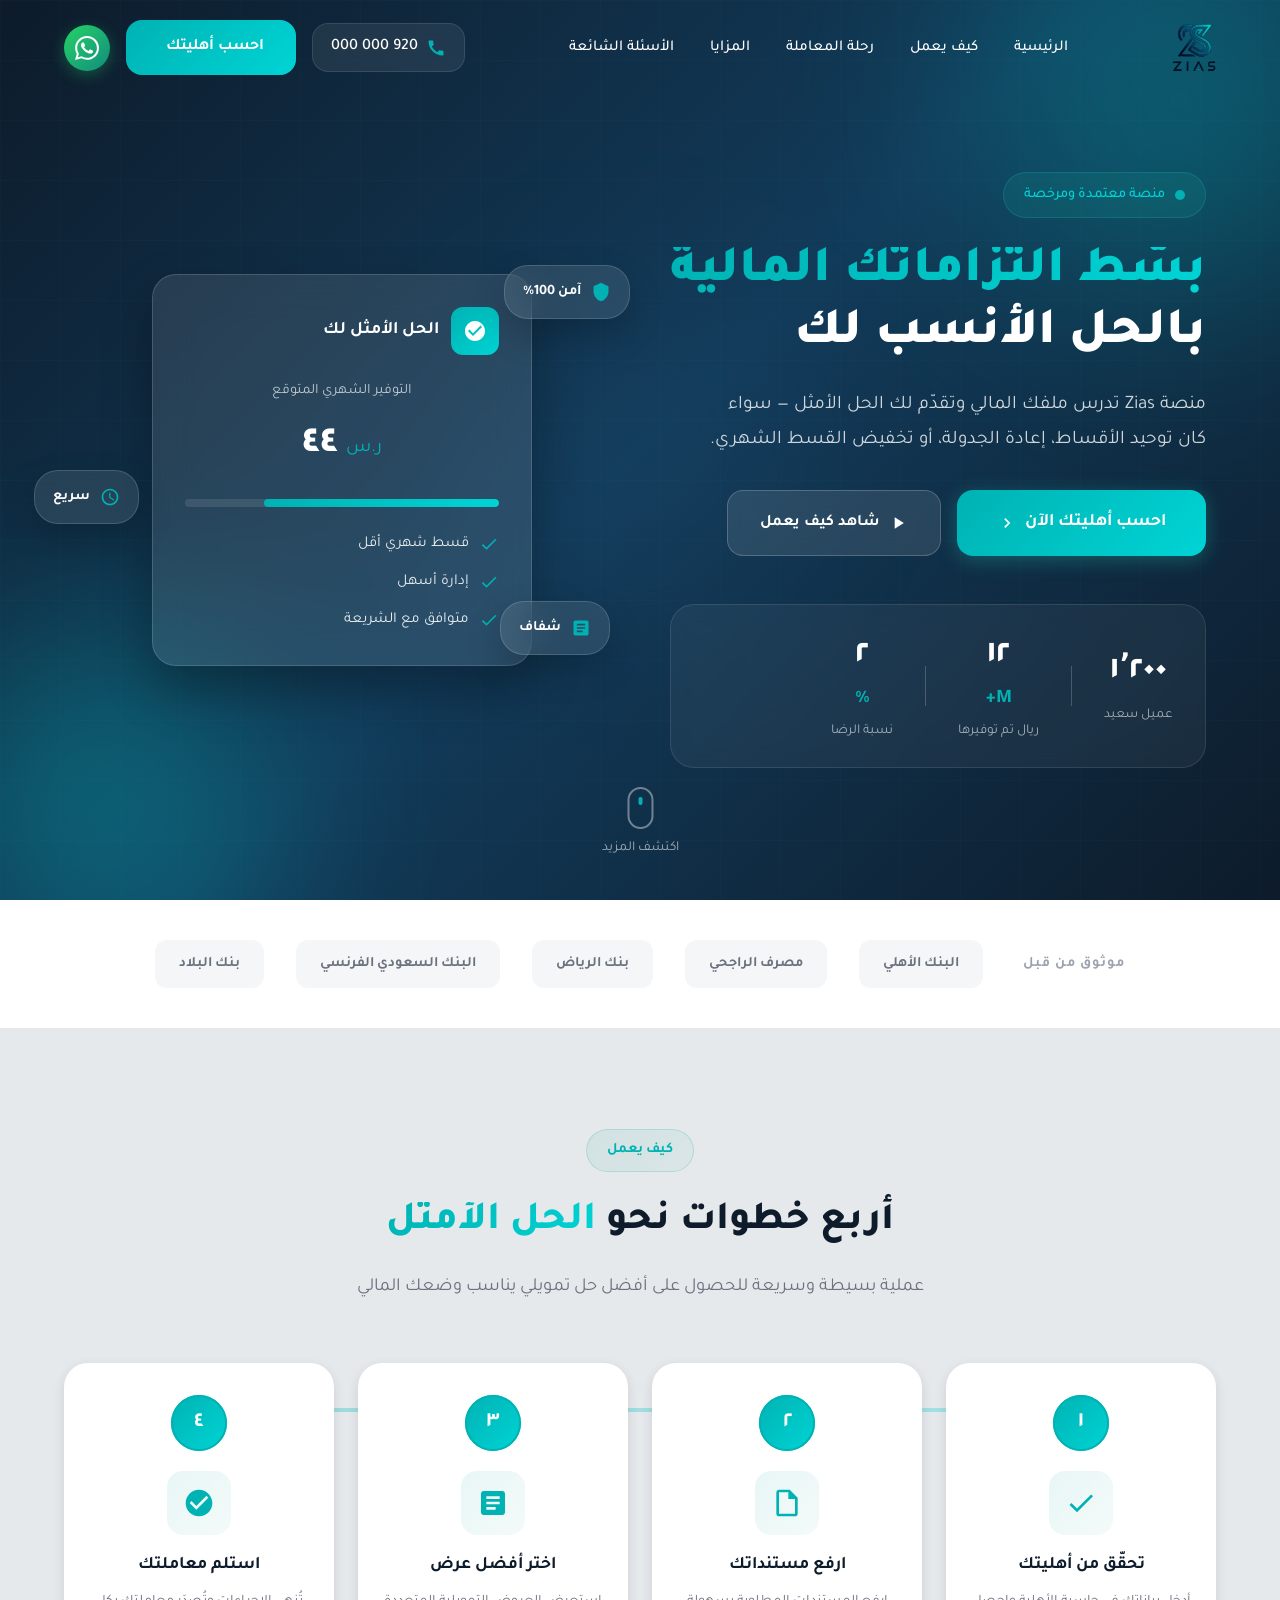
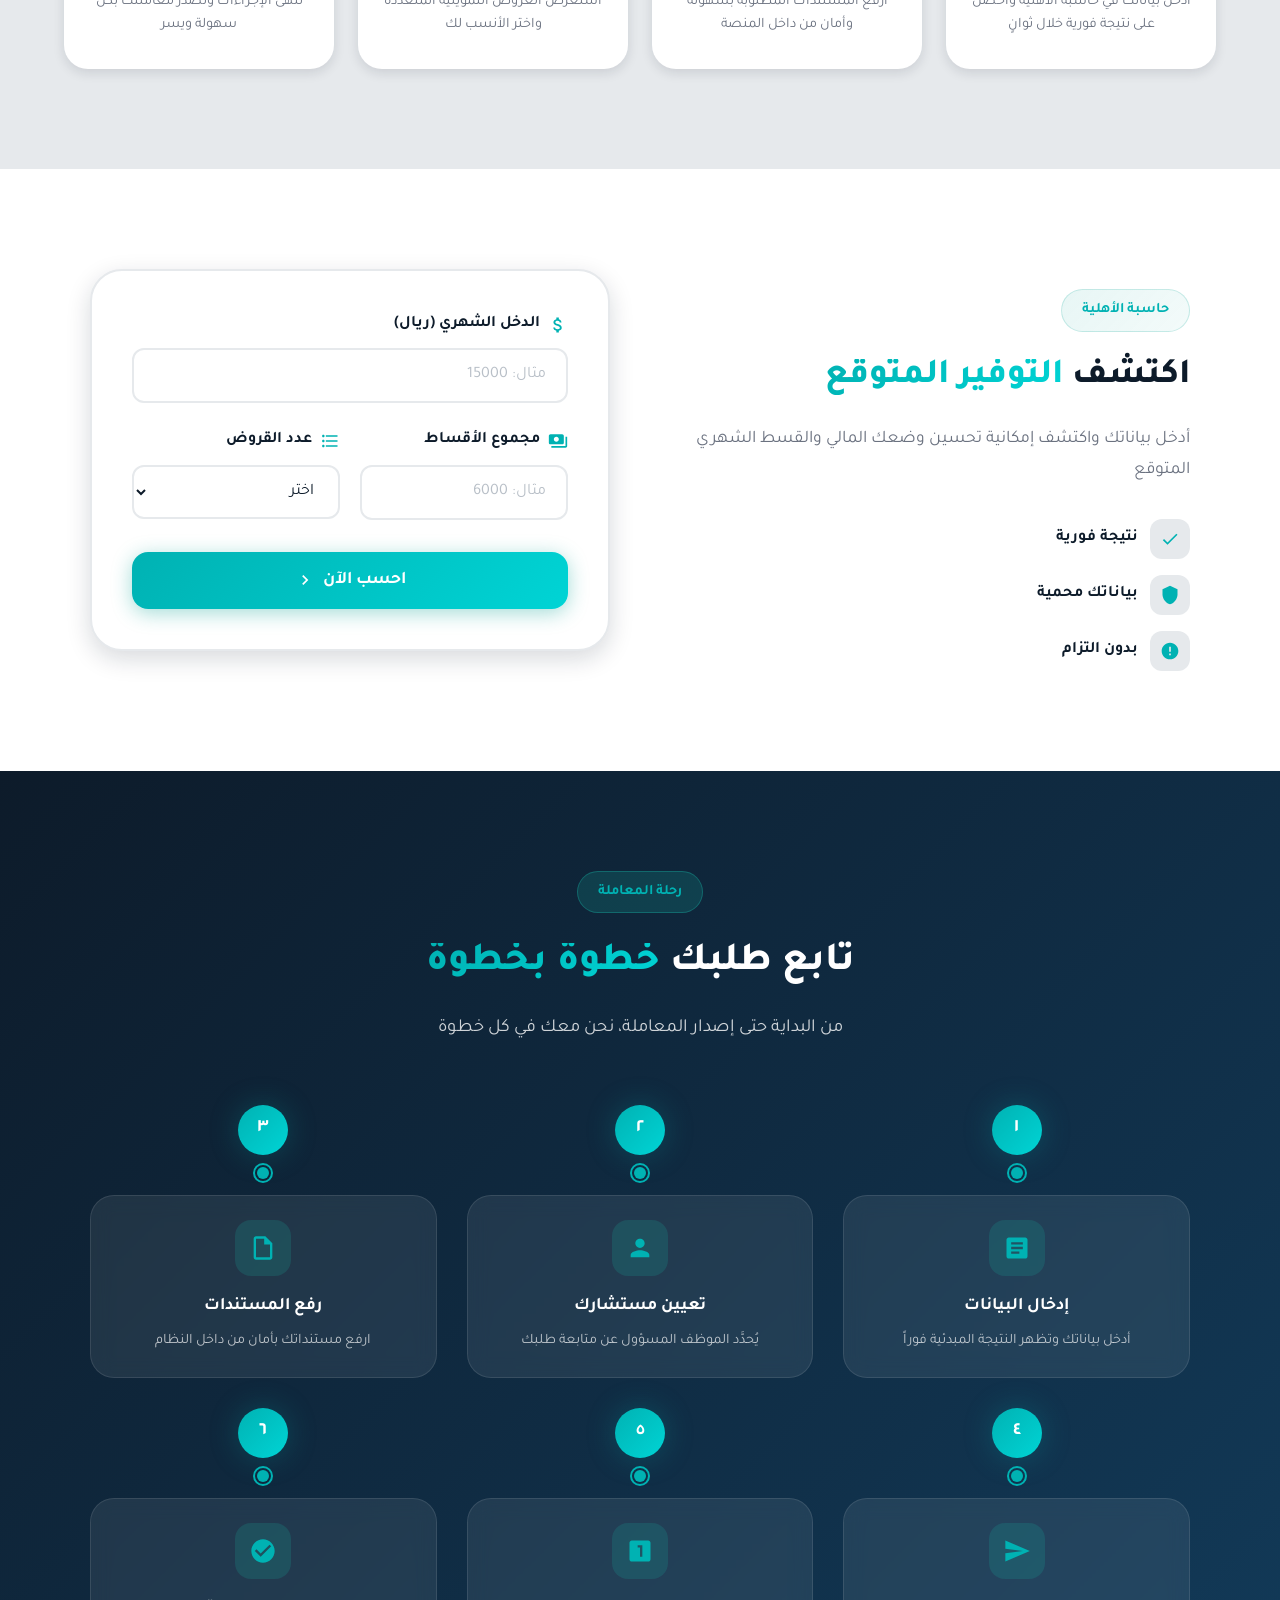
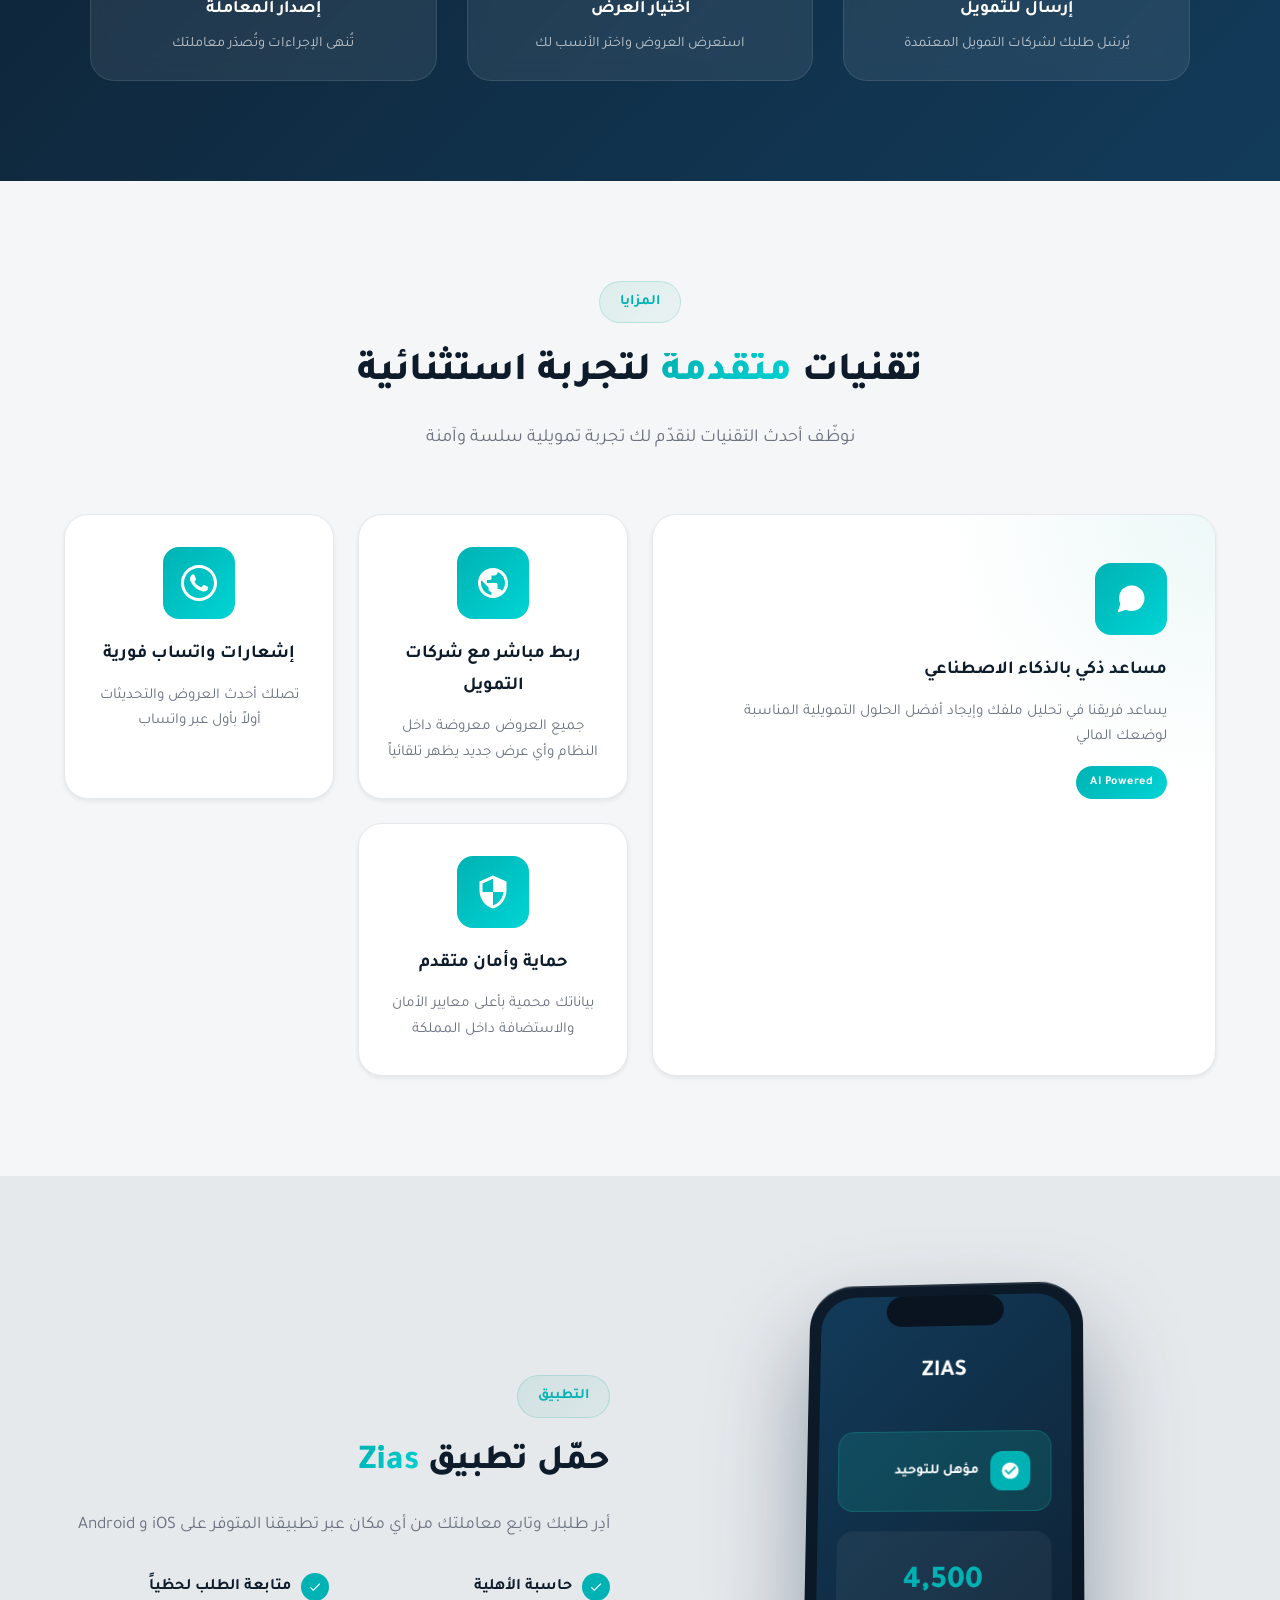
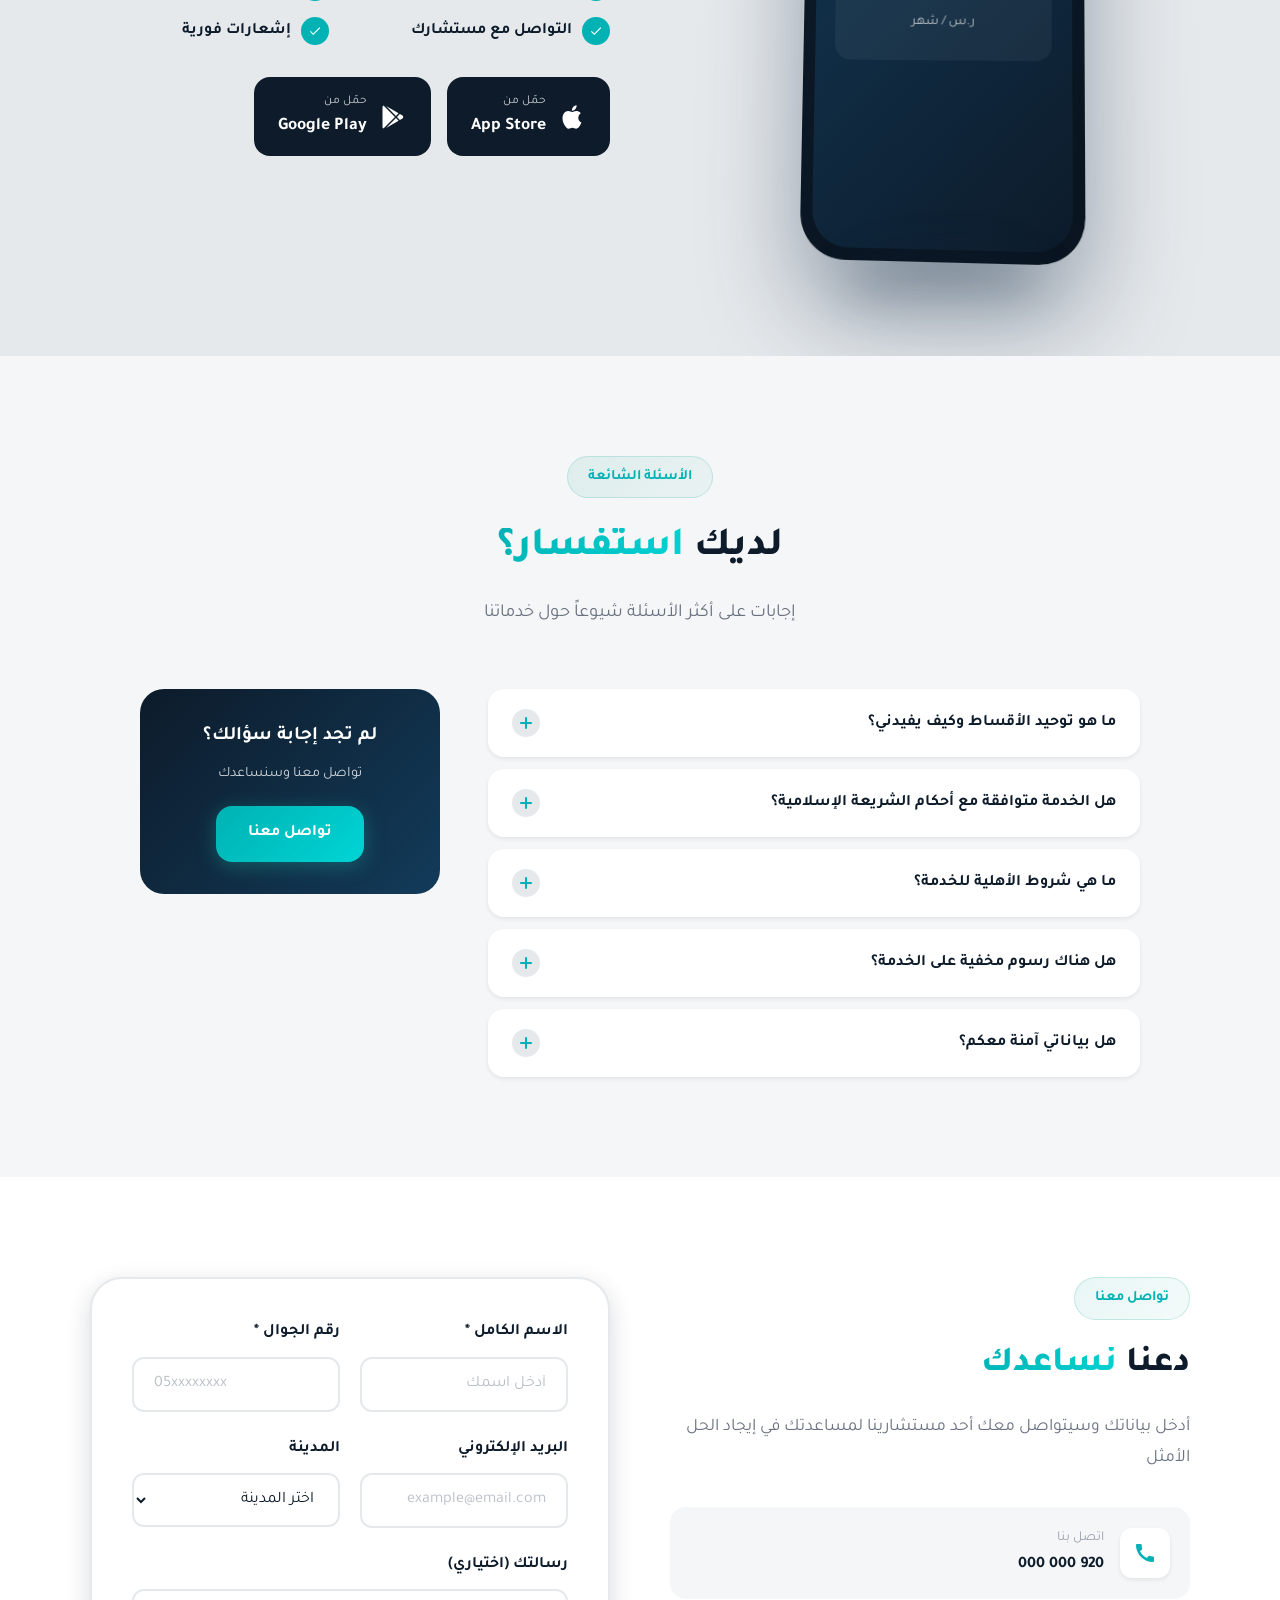
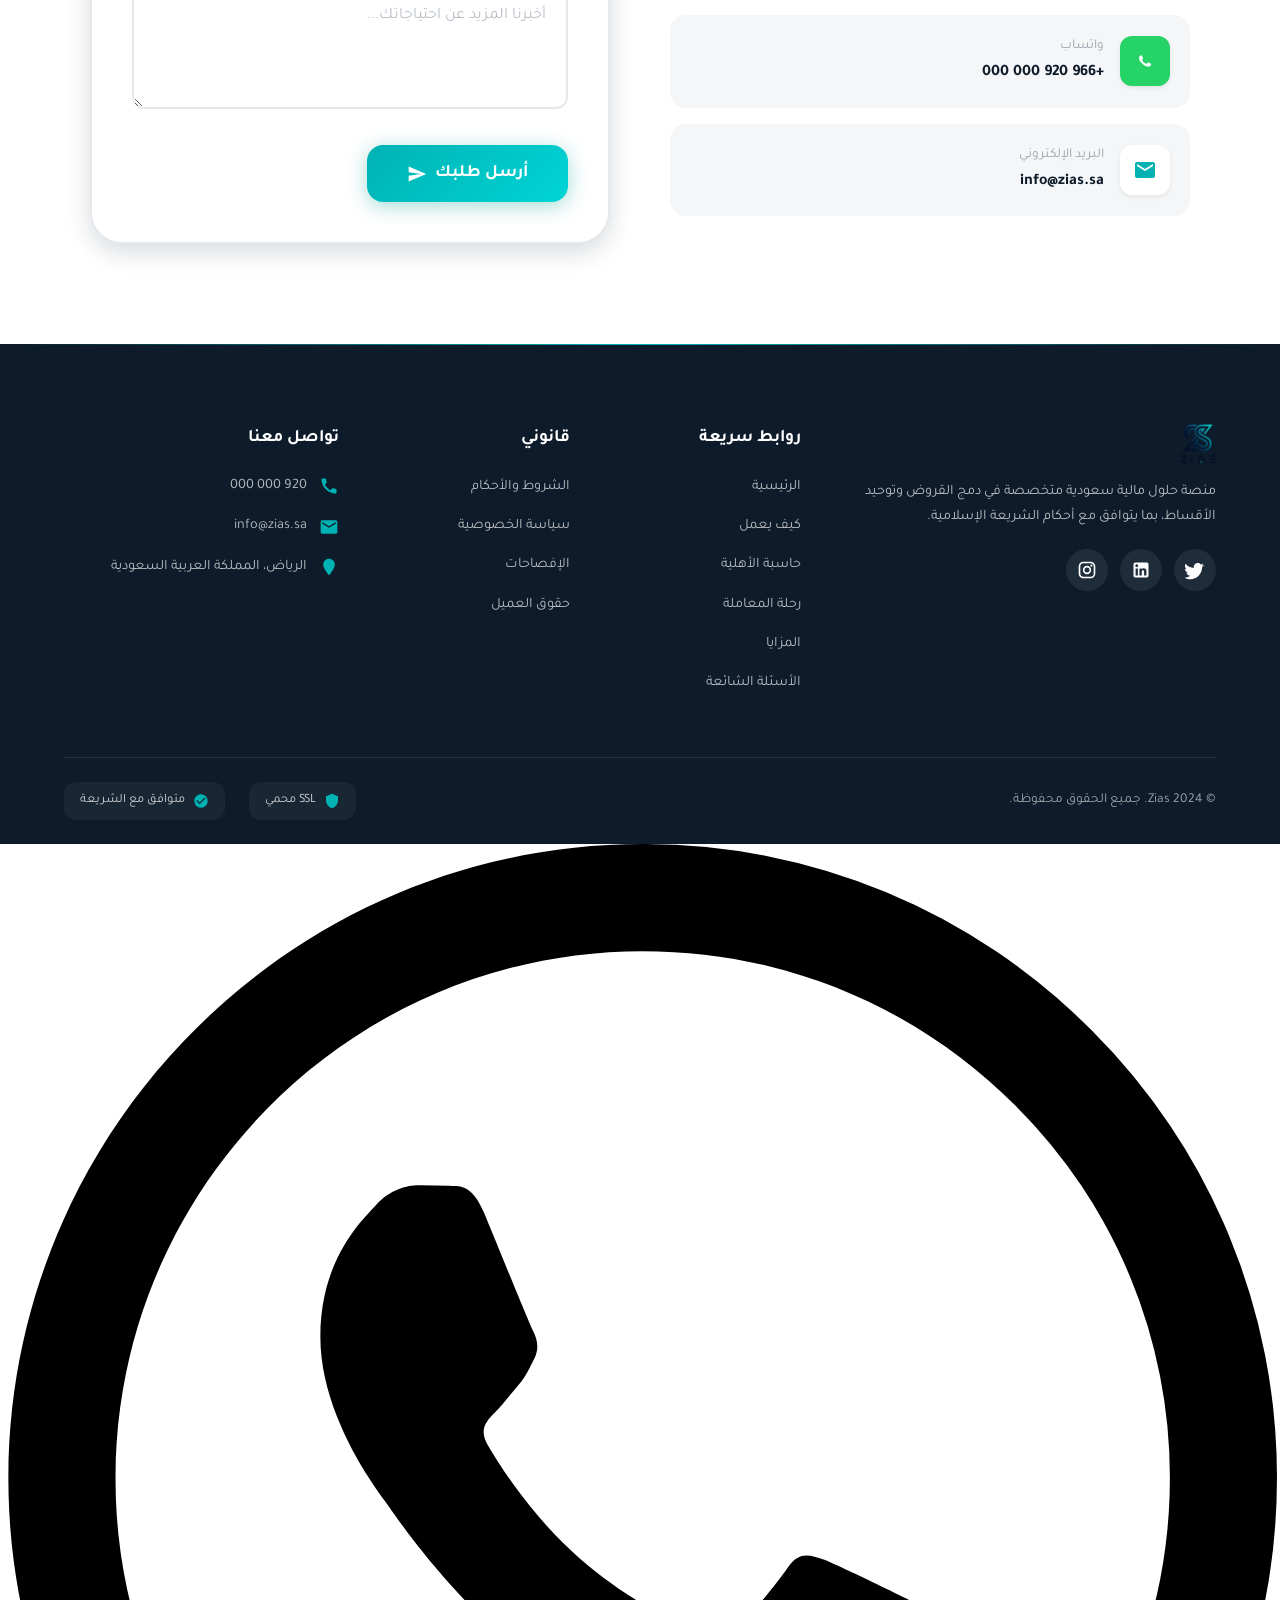
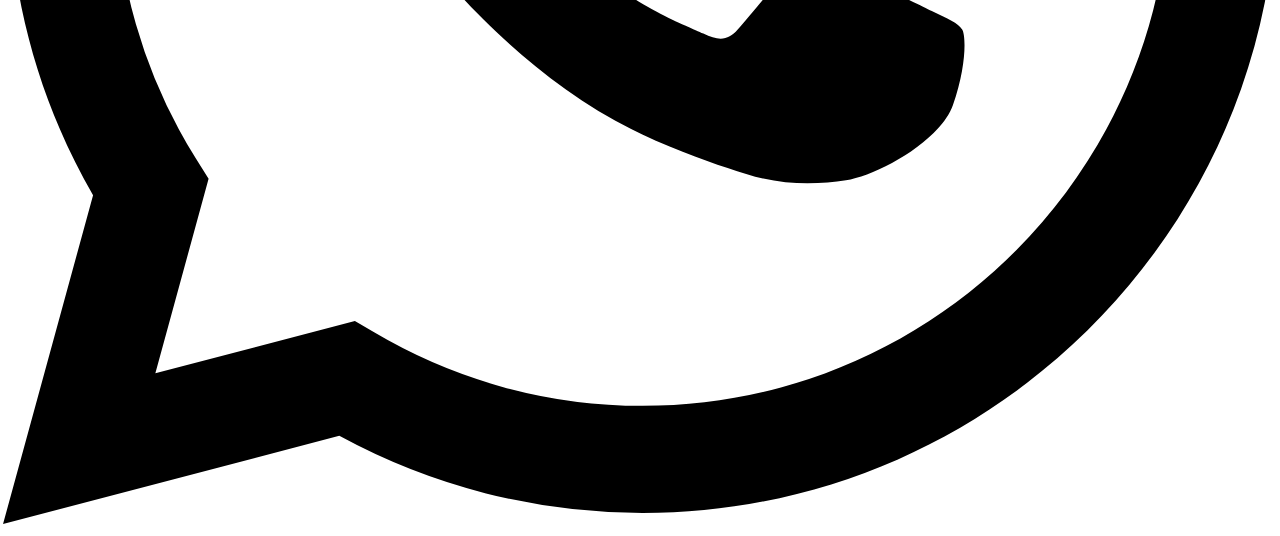
==== index.html @ 0c33aaa3 "Initial Zias landing website" ====
<!DOCTYPE html>
<html lang="ar" dir="rtl">
<head>
    <meta charset="UTF-8">
    <meta name="viewport" content="width=device-width, initial-scale=1.0">
    <meta name="description" content="Zias - منصة حلول مالية سعودية متخصصة في دمج القروض وتوحيد الأقساط. بسّط التزاماتك المالية بالحل الأنسب لك.">
    <meta name="keywords" content="توحيد الأقساط, دمج القروض, حلول مالية, السعودية, تمويل إسلامي">
    <meta name="author" content="Zias">
    <meta name="theme-color" content="#0D1B2A">
    <title>Zias | بسّط التزاماتك المالية بالحل الأنسب لك</title>

    <!-- Open Graph / WhatsApp -->
    <meta property="og:type" content="website">
    <meta property="og:url" content="https://zias.sa/">
    <meta property="og:title" content="Zias | بسّط التزاماتك المالية بالحل الأنسب لك">
    <meta property="og:description" content="منصة حلول مالية سعودية متخصصة في دمج القروض وتوحيد الأقساط — متوافقة مع أحكام الشريعة الإسلامية">
    <meta property="og:image" content="https://zias.sa/images/logo.png">
    <meta property="og:locale" content="ar_SA">

    <!-- Twitter Card -->
    <meta name="twitter:card" content="summary_large_image">
    <meta name="twitter:title" content="Zias | بسّط التزاماتك المالية بالحل الأنسب لك">
    <meta name="twitter:description" content="منصة حلول مالية سعودية متخصصة في دمج القروض وتوحيد الأقساط">
    <meta name="twitter:image" content="https://zias.sa/images/logo.png">

    <!-- Favicon -->
    <link rel="icon" type="image/png" href="images/favicon.png">
    <link rel="apple-touch-icon" href="images/apple-touch-icon.png">

    <!-- Google Fonts - Tajawal -->
    <link rel="preconnect" href="https://fonts.googleapis.com">
    <link rel="preconnect" href="https://fonts.gstatic.com" crossorigin>
    <link href="https://fonts.googleapis.com/css2?family=Tajawal:wght@400;500;700;800;900&display=swap" rel="stylesheet">

    <!-- Stylesheet -->
    <link rel="stylesheet" href="style.css">
</head>
<body>

    <!-- Splash Screen -->
    <div class="splash-screen" id="splashScreen">
        <div class="splash-content">
            <div class="splash-logo">
                <svg viewBox="0 0 120 80" class="splash-logo-svg">
                    <defs>
                        <linearGradient id="splashGrad" x1="0%" y1="0%" x2="100%" y2="100%">
                            <stop offset="0%" style="stop-color:#123B5A"/>
                            <stop offset="100%" style="stop-color:#00B2B3"/>
                        </linearGradient>
                    </defs>
                    <text x="60" y="45" text-anchor="middle" font-family="Arial, sans-serif" font-size="48" font-weight="900" fill="url(#splashGrad)">ZS</text>
                    <text x="60" y="72" text-anchor="middle" font-family="Tajawal, sans-serif" font-size="18" font-weight="700" fill="white" letter-spacing="6">ZIAS</text>
                </svg>
            </div>
            <div class="splash-loader">
                <div class="splash-progress">
                    <div class="splash-progress-bar"></div>
                </div>
            </div>
            <p class="splash-text">جاري التحميل...</p>
        </div>
        <div class="splash-bg">
            <div class="splash-circle splash-circle-1"></div>
            <div class="splash-circle splash-circle-2"></div>
            <div class="splash-circle splash-circle-3"></div>
        </div>
    </div>

    <!-- Floating Particles Background -->
    <div class="particles" id="particles"></div>

    <!-- =========================================
         HEADER / NAVBAR
         ========================================= -->
    <header class="header" id="header">
        <div class="container">
            <a href="#" class="logo">
                <img src="images/logo.png" alt="Zias" onerror="this.onerror=null; this.src='images/logo.svg';">
            </a>

            <nav class="nav-links">
                <a href="#hero">الرئيسية</a>
                <a href="#how-it-works">كيف يعمل</a>
                <a href="#journey">رحلة المعاملة</a>
                <a href="#features">المزايا</a>
                <a href="#faq">الأسئلة الشائعة</a>
            </nav>

            <div class="header-actions">
                <a href="tel:+966920000000" class="header-phone">
                    <svg viewBox="0 0 24 24"><path d="M20.01 15.38c-1.23 0-2.42-.2-3.53-.56a.977.977 0 00-1.01.24l-1.57 1.97c-2.83-1.35-5.48-3.9-6.89-6.83l1.95-1.66c.27-.28.35-.67.24-1.02-.37-1.11-.56-2.3-.56-3.53 0-.54-.45-.99-.99-.99H4.19C3.65 3 3 3.24 3 3.99 3 13.28 10.73 21 20.01 21c.71 0 .99-.63.99-1.18v-3.45c0-.54-.45-.99-.99-.99z"/></svg>
                    <span>920 000 000</span>
                </a>

                <a href="#calculator" class="btn btn-glow">
                    <span>احسب أهليتك</span>
                    <div class="btn-glow-effect"></div>
                </a>

                <a href="https://wa.me/966920000000" class="whatsapp-btn" target="_blank" rel="noopener" aria-label="واتساب">
                    <svg viewBox="0 0 24 24"><path d="M17.472 14.382c-.297-.149-1.758-.867-2.03-.967-.273-.099-.471-.148-.67.15-.197.297-.767.966-.94 1.164-.173.199-.347.223-.644.075-.297-.15-1.255-.463-2.39-1.475-.883-.788-1.48-1.761-1.653-2.059-.173-.297-.018-.458.13-.606.134-.133.298-.347.446-.52.149-.174.198-.298.298-.497.099-.198.05-.371-.025-.52-.075-.149-.669-1.612-.916-2.207-.242-.579-.487-.5-.669-.51a12.8 12.8 0 00-.57-.01c-.198 0-.52.074-.792.372-.272.297-1.04 1.016-1.04 2.479 0 1.462 1.065 2.875 1.213 3.074.149.198 2.096 3.2 5.077 4.487.709.306 1.262.489 1.694.625.712.227 1.36.195 1.871.118.571-.085 1.758-.719 2.006-1.413.248-.694.248-1.289.173-1.413-.074-.124-.272-.198-.57-.347m-5.421 7.403h-.004a9.87 9.87 0 01-5.031-1.378l-.361-.214-3.741.982.998-3.648-.235-.374a9.86 9.86 0 01-1.51-5.26c.001-5.45 4.436-9.884 9.888-9.884 2.64 0 5.122 1.03 6.988 2.898a9.825 9.825 0 012.893 6.994c-.003 5.45-4.437 9.884-9.885 9.884m8.413-18.297A11.815 11.815 0 0012.05 0C5.495 0 .16 5.335.157 11.892c0 2.096.547 4.142 1.588 5.945L.057 24l6.305-1.654a11.882 11.882 0 005.683 1.448h.005c6.554 0 11.89-5.335 11.893-11.893a11.821 11.821 0 00-3.48-8.413z"/></svg>
                </a>

                <button class="menu-toggle" aria-label="القائمة" onclick="toggleMobileNav()">
                    <span></span>
                    <span></span>
                    <span></span>
                </button>
            </div>
        </div>
    </header>

    <!-- Mobile Navigation -->
    <div class="mobile-overlay" onclick="toggleMobileNav()"></div>
    <nav class="mobile-nav">
        <button class="mobile-nav-close" onclick="toggleMobileNav()" aria-label="إغلاق">
            <svg viewBox="0 0 24 24"><path d="M19 6.41L17.59 5 12 10.59 6.41 5 5 6.41 10.59 12 5 17.59 6.41 19 12 13.41 17.59 19 19 17.59 13.41 12z"/></svg>
        </button>
        <div class="mobile-nav-links">
            <a href="#hero" onclick="toggleMobileNav()">الرئيسية</a>
            <a href="#how-it-works" onclick="toggleMobileNav()">كيف يعمل</a>
            <a href="#journey" onclick="toggleMobileNav()">رحلة المعاملة</a>
            <a href="#features" onclick="toggleMobileNav()">المزايا</a>
            <a href="#faq" onclick="toggleMobileNav()">الأسئلة الشائعة</a>
            <a href="#calculator" class="btn btn-glow" onclick="toggleMobileNav()">احسب أهليتك</a>
        </div>
    </nav>

    <!-- =========================================
         HERO SECTION
         ========================================= -->
    <section class="hero" id="hero">
        <!-- Animated Background -->
        <div class="hero-bg">
            <div class="gradient-orb gradient-orb-1"></div>
            <div class="gradient-orb gradient-orb-2"></div>
            <div class="gradient-orb gradient-orb-3"></div>
            <div class="grid-lines"></div>
        </div>

        <div class="container">
            <div class="hero-content" data-animate>
                <div class="hero-badge">
                    <span class="badge-pulse"></span>
                    <span>منصة معتمدة ومرخصة</span>
                </div>

                <h1>
                    <span class="text-gradient">بسّط التزاماتك المالية</span>
                    <br>
                    بالحل الأنسب لك
                </h1>

                <p>منصة Zias تدرس ملفك المالي وتقدّم لك الحل الأمثل — سواء كان توحيد الأقساط، إعادة الجدولة، أو تخفيض القسط الشهري.</p>

                <div class="hero-cta">
                    <a href="#calculator" class="btn btn-primary btn-lg btn-shine">
                        <span>احسب أهليتك الآن</span>
                        <svg viewBox="0 0 24 24"><path d="M8.59 16.59L13.17 12 8.59 7.41 10 6l6 6-6 6-1.41-1.41z"/></svg>
                    </a>
                    <a href="#how-it-works" class="btn btn-glass">
                        <svg viewBox="0 0 24 24"><path d="M8 5v14l11-7z"/></svg>
                        <span>شاهد كيف يعمل</span>
                    </a>
                </div>

                <!-- Stats -->
                <div class="hero-stats">
                    <div class="stat-item">
                        <span class="stat-number" data-count="50000">0</span>
                        <span class="stat-label">عميل سعيد</span>
                    </div>
                    <div class="stat-divider"></div>
                    <div class="stat-item">
                        <span class="stat-number" data-count="500">0</span>
                        <span class="stat-suffix">M+</span>
                        <span class="stat-label">ريال تم توفيرها</span>
                    </div>
                    <div class="stat-divider"></div>
                    <div class="stat-item">
                        <span class="stat-number" data-count="98">0</span>
                        <span class="stat-suffix">%</span>
                        <span class="stat-label">نسبة الرضا</span>
                    </div>
                </div>
            </div>

            <div class="hero-visual" data-animate>
                <div class="floating-card card-main">
                    <div class="card-header">
                        <div class="card-icon">
                            <svg viewBox="0 0 24 24"><path d="M12 2C6.48 2 2 6.48 2 12s4.48 10 10 10 10-4.48 10-10S17.52 2 12 2zm-2 15l-5-5 1.41-1.41L10 14.17l7.59-7.59L19 8l-9 9z"/></svg>
                        </div>
                        <span>الحل الأمثل لك</span>
                    </div>
                    <div class="card-content">
                        <div class="savings-display">
                            <span class="savings-label">التوفير الشهري المتوقع</span>
                            <span class="savings-amount">
                                <span class="currency">ر.س</span>
                                <span class="amount" data-count="1850">0</span>
                            </span>
                        </div>
                        <div class="progress-bar">
                            <div class="progress-fill"></div>
                        </div>
                        <div class="card-features">
                            <div class="feature-check">
                                <svg viewBox="0 0 24 24"><path d="M9 16.17L4.83 12l-1.42 1.41L9 19 21 7l-1.41-1.41z"/></svg>
                                <span>قسط شهري أقل</span>
                            </div>
                            <div class="feature-check">
                                <svg viewBox="0 0 24 24"><path d="M9 16.17L4.83 12l-1.42 1.41L9 19 21 7l-1.41-1.41z"/></svg>
                                <span>إدارة أسهل</span>
                            </div>
                            <div class="feature-check">
                                <svg viewBox="0 0 24 24"><path d="M9 16.17L4.83 12l-1.42 1.41L9 19 21 7l-1.41-1.41z"/></svg>
                                <span>متوافق مع الشريعة</span>
                            </div>
                        </div>
                    </div>
                </div>

                <!-- Floating Mini Cards -->
                <div class="floating-card card-mini card-mini-1">
                    <svg viewBox="0 0 24 24"><path d="M12 1L3 5v6c0 5.55 3.84 10.74 9 12 5.16-1.26 9-6.45 9-12V5l-9-4z"/></svg>
                    <span>آمن 100%</span>
                </div>
                <div class="floating-card card-mini card-mini-2">
                    <svg viewBox="0 0 24 24"><path d="M11.99 2C6.47 2 2 6.48 2 12s4.47 10 9.99 10C17.52 22 22 17.52 22 12S17.52 2 11.99 2zM12 20c-4.42 0-8-3.58-8-8s3.58-8 8-8 8 3.58 8 8-3.58 8-8 8zm.5-13H11v6l5.25 3.15.75-1.23-4.5-2.67z"/></svg>
                    <span>سريع</span>
                </div>
                <div class="floating-card card-mini card-mini-3">
                    <svg viewBox="0 0 24 24"><path d="M19 3H5c-1.1 0-2 .9-2 2v14c0 1.1.9 2 2 2h14c1.1 0 2-.9 2-2V5c0-1.1-.9-2-2-2zm-5 14H7v-2h7v2zm3-4H7v-2h10v2zm0-4H7V7h10v2z"/></svg>
                    <span>شفاف</span>
                </div>
            </div>
        </div>

        <!-- Scroll Indicator -->
        <div class="scroll-indicator">
            <div class="mouse">
                <div class="wheel"></div>
            </div>
            <span>اكتشف المزيد</span>
        </div>
    </section>

    <!-- =========================================
         TRUSTED BY SECTION
         ========================================= -->
    <section class="trusted-section">
        <div class="container">
            <div class="trusted-content">
                <span class="trusted-label">موثوق من قبل</span>
                <div class="trusted-logos">
                    <div class="trusted-logo">البنك الأهلي</div>
                    <div class="trusted-logo">مصرف الراجحي</div>
                    <div class="trusted-logo">بنك الرياض</div>
                    <div class="trusted-logo">البنك السعودي الفرنسي</div>
                    <div class="trusted-logo">بنك البلاد</div>
                </div>
            </div>
        </div>
    </section>

    <!-- =========================================
         HOW IT WORKS SECTION
         ========================================= -->
    <section class="section how-it-works" id="how-it-works">
        <div class="container">
            <div class="section-header">
                <span class="section-badge">كيف يعمل</span>
                <h2>أربع خطوات نحو <span class="text-gradient">الحل الأمثل</span></h2>
                <p>عملية بسيطة وسريعة للحصول على أفضل حل تمويلي يناسب وضعك المالي</p>
            </div>

            <div class="steps-container">
                <div class="steps-line"></div>

                <div class="step-card" data-step="1">
                    <div class="step-number">
                        <span>١</span>
                        <div class="step-pulse"></div>
                    </div>
                    <div class="step-content">
                        <div class="step-icon">
                            <svg viewBox="0 0 24 24"><path d="M9 16.17L4.83 12l-1.42 1.41L9 19 21 7l-1.41-1.41z"/></svg>
                        </div>
                        <h3>تحقّق من أهليتك</h3>
                        <p>أدخل بياناتك في حاسبة الأهلية واحصل على نتيجة فورية خلال ثوانٍ</p>
                    </div>
                </div>

                <div class="step-card" data-step="2">
                    <div class="step-number">
                        <span>٢</span>
                        <div class="step-pulse"></div>
                    </div>
                    <div class="step-content">
                        <div class="step-icon">
                            <svg viewBox="0 0 24 24"><path d="M14 2H6c-1.1 0-2 .9-2 2v16c0 1.1.9 2 2 2h12c1.1 0 2-.9 2-2V8l-6-6zm4 18H6V4h7v5h5v11z"/></svg>
                        </div>
                        <h3>ارفع مستنداتك</h3>
                        <p>ارفع المستندات المطلوبة بسهولة وأمان من داخل المنصة</p>
                    </div>
                </div>

                <div class="step-card" data-step="3">
                    <div class="step-number">
                        <span>٣</span>
                        <div class="step-pulse"></div>
                    </div>
                    <div class="step-content">
                        <div class="step-icon">
                            <svg viewBox="0 0 24 24"><path d="M19 3H5c-1.1 0-2 .9-2 2v14c0 1.1.9 2 2 2h14c1.1 0 2-.9 2-2V5c0-1.1-.9-2-2-2zm-5 14H7v-2h7v2zm3-4H7v-2h10v2zm0-4H7V7h10v2z"/></svg>
                        </div>
                        <h3>اختر أفضل عرض</h3>
                        <p>استعرض العروض التمويلية المتعددة واختر الأنسب لك</p>
                    </div>
                </div>

                <div class="step-card" data-step="4">
                    <div class="step-number">
                        <span>٤</span>
                        <div class="step-pulse"></div>
                    </div>
                    <div class="step-content">
                        <div class="step-icon">
                            <svg viewBox="0 0 24 24"><path d="M12 2C6.48 2 2 6.48 2 12s4.48 10 10 10 10-4.48 10-10S17.52 2 12 2zm-2 15l-5-5 1.41-1.41L10 14.17l7.59-7.59L19 8l-9 9z"/></svg>
                        </div>
                        <h3>استلم معاملتك</h3>
                        <p>تُنهى الإجراءات وتُصدَر معاملتك بكل سهولة ويسر</p>
                    </div>
                </div>
            </div>
        </div>
    </section>

    <!-- =========================================
         CALCULATOR SECTION
         ========================================= -->
    <section class="section calculator-section" id="calculator">
        <div class="container">
            <div class="calculator-wrapper">
                <div class="calculator-info">
                    <span class="section-badge">حاسبة الأهلية</span>
                    <h2>اكتشف <span class="text-gradient">التوفير المتوقع</span></h2>
                    <p>أدخل بياناتك واكتشف إمكانية تحسين وضعك المالي والقسط الشهري المتوقع</p>

                    <div class="calculator-features">
                        <div class="calc-feature">
                            <div class="calc-feature-icon">
                                <svg viewBox="0 0 24 24"><path d="M9 16.17L4.83 12l-1.42 1.41L9 19 21 7l-1.41-1.41z"/></svg>
                            </div>
                            <span>نتيجة فورية</span>
                        </div>
                        <div class="calc-feature">
                            <div class="calc-feature-icon">
                                <svg viewBox="0 0 24 24"><path d="M12 1L3 5v6c0 5.55 3.84 10.74 9 12 5.16-1.26 9-6.45 9-12V5l-9-4z"/></svg>
                            </div>
                            <span>بياناتك محمية</span>
                        </div>
                        <div class="calc-feature">
                            <div class="calc-feature-icon">
                                <svg viewBox="0 0 24 24"><path d="M12 2C6.48 2 2 6.48 2 12s4.48 10 10 10 10-4.48 10-10S17.52 2 12 2zm1 15h-2v-2h2v2zm0-4h-2V7h2v6z"/></svg>
                            </div>
                            <span>بدون التزام</span>
                        </div>
                    </div>
                </div>

                <div class="calculator-card">
                    <form class="calculator-form" id="eligibilityForm">
                        <div class="form-group">
                            <label for="income">
                                <svg viewBox="0 0 24 24"><path d="M11.8 10.9c-2.27-.59-3-1.2-3-2.15 0-1.09 1.01-1.85 2.7-1.85 1.78 0 2.44.85 2.5 2.1h2.21c-.07-1.72-1.12-3.3-3.21-3.81V3h-3v2.16c-1.94.42-3.5 1.68-3.5 3.61 0 2.31 1.91 3.46 4.7 4.13 2.5.6 3 1.48 3 2.41 0 .69-.49 1.79-2.7 1.79-2.06 0-2.87-.92-2.98-2.1h-2.2c.12 2.19 1.76 3.42 3.68 3.83V21h3v-2.15c1.95-.37 3.5-1.5 3.5-3.55 0-2.84-2.43-3.81-4.7-4.4z"/></svg>
                                <span>الدخل الشهري (ريال)</span>
                            </label>
                            <input type="number" id="income" placeholder="مثال: 15000" min="3000" required>
                        </div>

                        <div class="form-row">
                            <div class="form-group">
                                <label for="totalInstallments">
                                    <svg viewBox="0 0 24 24"><path d="M19 14V6c0-1.1-.9-2-2-2H3c-1.1 0-2 .9-2 2v8c0 1.1.9 2 2 2h14c1.1 0 2-.9 2-2zm-9-1c-1.66 0-3-1.34-3-3s1.34-3 3-3 3 1.34 3 3-1.34 3-3 3zm13-6v11c0 1.1-.9 2-2 2H4v-2h17V7h2z"/></svg>
                                    <span>مجموع الأقساط</span>
                                </label>
                                <input type="number" id="totalInstallments" placeholder="مثال: 6000" min="500" required>
                            </div>
                            <div class="form-group">
                                <label for="loansCount">
                                    <svg viewBox="0 0 24 24"><path d="M4 10.5c-.83 0-1.5.67-1.5 1.5s.67 1.5 1.5 1.5 1.5-.67 1.5-1.5-.67-1.5-1.5-1.5zm0-6c-.83 0-1.5.67-1.5 1.5S3.17 7.5 4 7.5 5.5 6.83 5.5 6 4.83 4.5 4 4.5zm0 12c-.83 0-1.5.68-1.5 1.5s.68 1.5 1.5 1.5 1.5-.68 1.5-1.5-.67-1.5-1.5-1.5zM7 19h14v-2H7v2zm0-6h14v-2H7v2zm0-8v2h14V5H7z"/></svg>
                                    <span>عدد القروض</span>
                                </label>
                                <select id="loansCount" required>
                                    <option value="">اختر</option>
                                    <option value="2">2 قروض</option>
                                    <option value="3">3 قروض</option>
                                    <option value="4">4 قروض</option>
                                    <option value="5">5+ قروض</option>
                                </select>
                            </div>
                        </div>

                        <button type="submit" class="btn btn-primary btn-lg btn-shine calculator-btn">
                            <span>احسب الآن</span>
                            <svg viewBox="0 0 24 24"><path d="M8.59 16.59L13.17 12 8.59 7.41 10 6l6 6-6 6-1.41-1.41z"/></svg>
                        </button>
                    </form>

                    <div class="calculator-result" id="calculatorResult">
                        <div class="result-icon">
                            <svg viewBox="0 0 24 24"><path d="M12 2C6.48 2 2 6.48 2 12s4.48 10 10 10 10-4.48 10-10S17.52 2 12 2zm-2 15l-5-5 1.41-1.41L10 14.17l7.59-7.59L19 8l-9 9z"/></svg>
                        </div>
                        <h3 class="result-title">مبدئياً، أنت مؤهل!</h3>
                        <div class="result-savings">
                            <span class="result-label">التوفير الشهري المتوقع</span>
                            <span class="result-amount" id="resultAmount">0 ر.س</span>
                        </div>
                        <p class="result-saving" id="resultSaving"></p>
                        <p class="result-note">*النتيجة تقديرية وقد تختلف بناءً على التقييم النهائي</p>
                        <a href="#contact" class="btn btn-primary btn-shine">
                            <span>تواصل معنا للمتابعة</span>
                        </a>
                    </div>
                </div>
            </div>
        </div>
    </section>

    <!-- =========================================
         JOURNEY TIMELINE SECTION
         ========================================= -->
    <section class="section journey-section" id="journey">
        <div class="container">
            <div class="section-header">
                <span class="section-badge">رحلة المعاملة</span>
                <h2>تابع طلبك <span class="text-gradient">خطوة بخطوة</span></h2>
                <p>من البداية حتى إصدار المعاملة، نحن معك في كل خطوة</p>
            </div>

            <div class="journey-timeline">
                <div class="journey-line"></div>

                <div class="journey-item" data-aos="fade-up">
                    <div class="journey-marker">
                        <div class="journey-number">١</div>
                        <div class="journey-dot"></div>
                    </div>
                    <div class="journey-card">
                        <div class="journey-icon">
                            <svg viewBox="0 0 24 24"><path d="M19 3H5c-1.1 0-2 .9-2 2v14c0 1.1.9 2 2 2h14c1.1 0 2-.9 2-2V5c0-1.1-.9-2-2-2zm-5 14H7v-2h7v2zm3-4H7v-2h10v2zm0-4H7V7h10v2z"/></svg>
                        </div>
                        <h3>إدخال البيانات</h3>
                        <p>أدخل بياناتك وتظهر النتيجة المبدئية فوراً</p>
                    </div>
                </div>

                <div class="journey-item">
                    <div class="journey-marker">
                        <div class="journey-number">٢</div>
                        <div class="journey-dot"></div>
                    </div>
                    <div class="journey-card">
                        <div class="journey-icon">
                            <svg viewBox="0 0 24 24"><path d="M12 12c2.21 0 4-1.79 4-4s-1.79-4-4-4-4 1.79-4 4 1.79 4 4 4zm0 2c-2.67 0-8 1.34-8 4v2h16v-2c0-2.66-5.33-4-8-4z"/></svg>
                        </div>
                        <h3>تعيين مستشارك</h3>
                        <p>يُحدَّد الموظف المسؤول عن متابعة طلبك</p>
                    </div>
                </div>

                <div class="journey-item">
                    <div class="journey-marker">
                        <div class="journey-number">٣</div>
                        <div class="journey-dot"></div>
                    </div>
                    <div class="journey-card">
                        <div class="journey-icon">
                            <svg viewBox="0 0 24 24"><path d="M14 2H6c-1.1 0-2 .9-2 2v16c0 1.1.9 2 2 2h12c1.1 0 2-.9 2-2V8l-6-6zm4 18H6V4h7v5h5v11z"/></svg>
                        </div>
                        <h3>رفع المستندات</h3>
                        <p>ارفع مستنداتك بأمان من داخل النظام</p>
                    </div>
                </div>

                <div class="journey-item">
                    <div class="journey-marker">
                        <div class="journey-number">٤</div>
                        <div class="journey-dot"></div>
                    </div>
                    <div class="journey-card">
                        <div class="journey-icon">
                            <svg viewBox="0 0 24 24"><path d="M2.01 21L23 12 2.01 3 2 10l15 2-15 2z"/></svg>
                        </div>
                        <h3>إرسال للتمويل</h3>
                        <p>يُرسَل طلبك لشركات التمويل المعتمدة</p>
                    </div>
                </div>

                <div class="journey-item">
                    <div class="journey-marker">
                        <div class="journey-number">٥</div>
                        <div class="journey-dot"></div>
                    </div>
                    <div class="journey-card">
                        <div class="journey-icon">
                            <svg viewBox="0 0 24 24"><path d="M19 3H5c-1.1 0-2 .9-2 2v14c0 1.1.9 2 2 2h14c1.1 0 2-.9 2-2V5c0-1.1-.9-2-2-2zm-5 14h-2V9h-2V7h4v10z"/></svg>
                        </div>
                        <h3>اختيار العرض</h3>
                        <p>استعرض العروض واختر الأنسب لك</p>
                    </div>
                </div>

                <div class="journey-item">
                    <div class="journey-marker">
                        <div class="journey-number">٦</div>
                        <div class="journey-dot"></div>
                    </div>
                    <div class="journey-card">
                        <div class="journey-icon">
                            <svg viewBox="0 0 24 24"><path d="M12 2C6.48 2 2 6.48 2 12s4.48 10 10 10 10-4.48 10-10S17.52 2 12 2zm-2 15l-5-5 1.41-1.41L10 14.17l7.59-7.59L19 8l-9 9z"/></svg>
                        </div>
                        <h3>إصدار المعاملة</h3>
                        <p>تُنهى الإجراءات وتُصدَر معاملتك</p>
                    </div>
                </div>
            </div>
        </div>
    </section>

    <!-- =========================================
         FEATURES SECTION
         ========================================= -->
    <section class="section features-section" id="features">
        <div class="container">
            <div class="section-header">
                <span class="section-badge">المزايا</span>
                <h2>تقنيات <span class="text-gradient">متقدمة</span> لتجربة استثنائية</h2>
                <p>نوظّف أحدث التقنيات لنقدّم لك تجربة تمويلية سلسة وآمنة</p>
            </div>

            <div class="features-grid">
                <div class="feature-card feature-card-large">
                    <div class="feature-bg"></div>
                    <div class="feature-icon-wrapper">
                        <div class="feature-icon">
                            <svg viewBox="0 0 24 24"><path d="M21 11.5a8.38 8.38 0 01-.9 3.8 8.5 8.5 0 01-7.6 4.7 8.38 8.38 0 01-3.8-.9L3 21l1.9-5.7a8.38 8.38 0 01-.9-3.8 8.5 8.5 0 014.7-7.6 8.38 8.38 0 013.8-.9h.5a8.48 8.48 0 018 8v.5z"/></svg>
                        </div>
                    </div>
                    <h3>مساعد ذكي بالذكاء الاصطناعي</h3>
                    <p>يساعد فريقنا في تحليل ملفك وإيجاد أفضل الحلول التمويلية المناسبة لوضعك المالي</p>
                    <div class="feature-tag">AI Powered</div>
                </div>

                <div class="feature-card">
                    <div class="feature-icon-wrapper">
                        <div class="feature-icon">
                            <svg viewBox="0 0 24 24"><path d="M12 2C6.48 2 2 6.48 2 12s4.48 10 10 10 10-4.48 10-10S17.52 2 12 2zm-1 17.93c-3.95-.49-7-3.85-7-7.93 0-.62.08-1.21.21-1.79L9 15v1c0 1.1.9 2 2 2v1.93zm6.9-2.54c-.26-.81-1-1.39-1.9-1.39h-1v-3c0-.55-.45-1-1-1H8v-2h2c.55 0 1-.45 1-1V7h2c1.1 0 2-.9 2-2v-.41c2.93 1.19 5 4.06 5 7.41 0 2.08-.8 3.97-2.1 5.39z"/></svg>
                        </div>
                    </div>
                    <h3>ربط مباشر مع شركات التمويل</h3>
                    <p>جميع العروض معروضة داخل النظام وأي عرض جديد يظهر تلقائياً</p>
                </div>

                <div class="feature-card">
                    <div class="feature-icon-wrapper">
                        <div class="feature-icon">
                            <svg viewBox="0 0 24 24"><path d="M17.472 14.382c-.297-.149-1.758-.867-2.03-.967-.273-.099-.471-.148-.67.15-.197.297-.767.966-.94 1.164-.173.199-.347.223-.644.075-.297-.15-1.255-.463-2.39-1.475-.883-.788-1.48-1.761-1.653-2.059-.173-.297-.018-.458.13-.606.134-.133.298-.347.446-.52.149-.174.198-.298.298-.497.099-.198.05-.371-.025-.52-.075-.149-.669-1.612-.916-2.207-.242-.579-.487-.5-.669-.51a12.8 12.8 0 00-.57-.01c-.198 0-.52.074-.792.372-.272.297-1.04 1.016-1.04 2.479 0 1.462 1.065 2.875 1.213 3.074.149.198 2.096 3.2 5.077 4.487.709.306 1.262.489 1.694.625.712.227 1.36.195 1.871.118.571-.085 1.758-.719 2.006-1.413.248-.694.248-1.289.173-1.413-.074-.124-.272-.198-.57-.347z"/><path d="M12 0C5.373 0 0 5.373 0 12s5.373 12 12 12 12-5.373 12-12S18.627 0 12 0zm0 22c-5.523 0-10-4.477-10-10S6.477 2 12 2s10 4.477 10 10-4.477 10-10 10z"/></svg>
                        </div>
                    </div>
                    <h3>إشعارات واتساب فورية</h3>
                    <p>تصلك أحدث العروض والتحديثات أولاً بأول عبر واتساب</p>
                </div>

                <div class="feature-card">
                    <div class="feature-icon-wrapper">
                        <div class="feature-icon">
                            <svg viewBox="0 0 24 24"><path d="M12 1L3 5v6c0 5.55 3.84 10.74 9 12 5.16-1.26 9-6.45 9-12V5l-9-4zm0 10.99h7c-.53 4.12-3.28 7.79-7 8.94V12H5V6.3l7-3.11v8.8z"/></svg>
                        </div>
                    </div>
                    <h3>حماية وأمان متقدم</h3>
                    <p>بياناتك محمية بأعلى معايير الأمان والاستضافة داخل المملكة</p>
                </div>
            </div>
        </div>
    </section>

    <!-- =========================================
         APP DOWNLOAD SECTION
         ========================================= -->
    <section class="section app-section" id="app">
        <div class="container">
            <div class="app-wrapper">
                <div class="app-mockup">
                    <div class="phone-3d">
                        <div class="phone-frame">
                            <div class="phone-notch"></div>
                            <div class="phone-screen">
                                <div class="app-ui">
                                    <div class="app-header-ui">
                                        <span>ZIAS</span>
                                    </div>
                                    <div class="app-card-ui">
                                        <div class="app-card-icon">
                                            <svg viewBox="0 0 24 24"><path d="M12 2C6.48 2 2 6.48 2 12s4.48 10 10 10 10-4.48 10-10S17.52 2 12 2zm-2 15l-5-5 1.41-1.41L10 14.17l7.59-7.59L19 8l-9 9z"/></svg>
                                        </div>
                                        <span>مؤهل للتوحيد</span>
                                    </div>
                                    <div class="app-stats-ui">
                                        <div class="app-stat-ui">
                                            <span class="stat-value-ui">4,500</span>
                                            <span class="stat-label-ui">ر.س / شهر</span>
                                        </div>
                                    </div>
                                </div>
                            </div>
                        </div>
                        <div class="phone-reflection"></div>
                    </div>
                </div>

                <div class="app-content">
                    <span class="section-badge">التطبيق</span>
                    <h2>حمّل تطبيق <span class="text-gradient">Zias</span></h2>
                    <p>أدِر طلبك وتابع معاملتك من أي مكان عبر تطبيقنا المتوفر على iOS و Android</p>

                    <div class="app-features-list">
                        <div class="app-feature-item">
                            <div class="app-feature-icon">
                                <svg viewBox="0 0 24 24"><path d="M9 16.17L4.83 12l-1.42 1.41L9 19 21 7l-1.41-1.41z"/></svg>
                            </div>
                            <span>حاسبة الأهلية</span>
                        </div>
                        <div class="app-feature-item">
                            <div class="app-feature-icon">
                                <svg viewBox="0 0 24 24"><path d="M9 16.17L4.83 12l-1.42 1.41L9 19 21 7l-1.41-1.41z"/></svg>
                            </div>
                            <span>متابعة الطلب لحظياً</span>
                        </div>
                        <div class="app-feature-item">
                            <div class="app-feature-icon">
                                <svg viewBox="0 0 24 24"><path d="M9 16.17L4.83 12l-1.42 1.41L9 19 21 7l-1.41-1.41z"/></svg>
                            </div>
                            <span>التواصل مع مستشارك</span>
                        </div>
                        <div class="app-feature-item">
                            <div class="app-feature-icon">
                                <svg viewBox="0 0 24 24"><path d="M9 16.17L4.83 12l-1.42 1.41L9 19 21 7l-1.41-1.41z"/></svg>
                            </div>
                            <span>إشعارات فورية</span>
                        </div>
                    </div>

                    <div class="app-buttons">
                        <a href="#" class="store-btn">
                            <svg viewBox="0 0 24 24"><path d="M18.71 19.5c-.83 1.24-1.71 2.45-3.05 2.47-1.34.03-1.77-.79-3.29-.79-1.53 0-2 .77-3.27.82-1.31.05-2.3-1.32-3.14-2.53C4.25 17 2.94 12.45 4.7 9.39c.87-1.52 2.43-2.48 4.12-2.51 1.28-.02 2.5.87 3.29.87.78 0 2.26-1.07 3.81-.91.65.03 2.47.26 3.64 1.98-.09.06-2.17 1.28-2.15 3.81.03 3.02 2.65 4.03 2.68 4.04-.03.07-.42 1.44-1.38 2.83M13 3.5c.73-.83 1.94-1.46 2.94-1.5.13 1.17-.34 2.35-1.04 3.19-.69.85-1.83 1.51-2.95 1.42-.15-1.15.41-2.35 1.05-3.11z"/></svg>
                            <div class="store-text">
                                <small>حمّل من</small>
                                <span>App Store</span>
                            </div>
                        </a>
                        <a href="#" class="store-btn">
                            <svg viewBox="0 0 24 24"><path d="M3,20.5V3.5C3,2.91 3.34,2.39 3.84,2.15L13.69,12L3.84,21.85C3.34,21.6 3,21.09 3,20.5M16.81,15.12L6.05,21.34L14.54,12.85L16.81,15.12M20.16,10.81C20.5,11.08 20.75,11.5 20.75,12C20.75,12.5 20.53,12.9 20.18,13.18L17.89,14.5L15.39,12L17.89,9.5L20.16,10.81M6.05,2.66L16.81,8.88L14.54,11.15L6.05,2.66Z"/></svg>
                            <div class="store-text">
                                <small>حمّل من</small>
                                <span>Google Play</span>
                            </div>
                        </a>
                    </div>
                </div>
            </div>
        </div>
    </section>

    <!-- =========================================
         FAQ SECTION
         ========================================= -->
    <section class="section faq-section" id="faq">
        <div class="container">
            <div class="section-header">
                <span class="section-badge">الأسئلة الشائعة</span>
                <h2>لديك <span class="text-gradient">استفسار؟</span></h2>
                <p>إجابات على أكثر الأسئلة شيوعاً حول خدماتنا</p>
            </div>

            <div class="faq-container">
                <div class="faq-list">
                    <div class="faq-item">
                        <button class="faq-question" onclick="toggleFaq(this)">
                            <span>ما هو توحيد الأقساط وكيف يفيدني؟</span>
                            <div class="faq-icon">
                                <span></span>
                                <span></span>
                            </div>
                        </button>
                        <div class="faq-answer">
                            <div class="faq-answer-content">
                                توحيد الأقساط هو خدمة مالية تتيح لك دمج جميع التزاماتك المالية المتعددة (قروض شخصية، تمويل سيارة، بطاقات ائتمانية) في تمويل واحد بقسط شهري واحد، مما يسهّل إدارة أموالك ويخفف الضغط المالي، وقد يوفر لك مبالغ شهرية.
                            </div>
                        </div>
                    </div>

                    <div class="faq-item">
                        <button class="faq-question" onclick="toggleFaq(this)">
                            <span>هل الخدمة متوافقة مع أحكام الشريعة الإسلامية؟</span>
                            <div class="faq-icon">
                                <span></span>
                                <span></span>
                            </div>
                        </button>
                        <div class="faq-answer">
                            <div class="faq-answer-content">
                                نعم، جميع منتجات التمويل المقدمة عبر Zias متوافقة مع أحكام الشريعة الإسلامية ومعتمدة من الهيئات الشرعية لدى شركات التمويل الشريكة.
                            </div>
                        </div>
                    </div>

                    <div class="faq-item">
                        <button class="faq-question" onclick="toggleFaq(this)">
                            <span>ما هي شروط الأهلية للخدمة؟</span>
                            <div class="faq-icon">
                                <span></span>
                                <span></span>
                            </div>
                        </button>
                        <div class="faq-answer">
                            <div class="faq-answer-content">
                                للتأهل للخدمة، يجب أن تكون مواطناً سعودياً أو مقيماً، وأن يكون لديك دخل شهري ثابت، ولديك التزامان ماليان أو أكثر. استخدم حاسبة الأهلية للحصول على نتيجة مبدئية فورية.
                            </div>
                        </div>
                    </div>

                    <div class="faq-item">
                        <button class="faq-question" onclick="toggleFaq(this)">
                            <span>هل هناك رسوم مخفية على الخدمة؟</span>
                            <div class="faq-icon">
                                <span></span>
                                <span></span>
                            </div>
                        </button>
                        <div class="faq-answer">
                            <div class="faq-answer-content">
                                لا، نلتزم بالشفافية الكاملة. جميع الرسوم والتكاليف يتم توضيحها بشكل صريح قبل توقيع أي اتفاقية. لا توجد رسوم مخفية أو مفاجآت.
                            </div>
                        </div>
                    </div>

                    <div class="faq-item">
                        <button class="faq-question" onclick="toggleFaq(this)">
                            <span>هل بياناتي آمنة معكم؟</span>
                            <div class="faq-icon">
                                <span></span>
                                <span></span>
                            </div>
                        </button>
                        <div class="faq-answer">
                            <div class="faq-answer-content">
                                نعم، نستخدم أحدث تقنيات التشفير ونلتزم بأعلى معايير حماية البيانات. جميع بياناتك مستضافة على خوادم داخل المملكة العربية السعودية وتخضع لأنظمة الحماية المحلية.
                            </div>
                        </div>
                    </div>
                </div>

                <div class="faq-cta">
                    <h4>لم تجد إجابة سؤالك؟</h4>
                    <p>تواصل معنا وسنساعدك</p>
                    <a href="#contact" class="btn btn-primary btn-shine">
                        <span>تواصل معنا</span>
                    </a>
                </div>
            </div>
        </div>
    </section>

    <!-- =========================================
         CONTACT SECTION
         ========================================= -->
    <section class="section contact-section" id="contact">
        <div class="container">
            <div class="contact-wrapper">
                <div class="contact-info">
                    <span class="section-badge">تواصل معنا</span>
                    <h2>دعنا <span class="text-gradient">نساعدك</span></h2>
                    <p>أدخل بياناتك وسيتواصل معك أحد مستشارينا لمساعدتك في إيجاد الحل الأمثل</p>

                    <div class="contact-methods">
                        <div class="contact-method">
                            <div class="contact-method-icon">
                                <svg viewBox="0 0 24 24"><path d="M20.01 15.38c-1.23 0-2.42-.2-3.53-.56a.977.977 0 00-1.01.24l-1.57 1.97c-2.83-1.35-5.48-3.9-6.89-6.83l1.95-1.66c.27-.28.35-.67.24-1.02-.37-1.11-.56-2.3-.56-3.53 0-.54-.45-.99-.99-.99H4.19C3.65 3 3 3.24 3 3.99 3 13.28 10.73 21 20.01 21c.71 0 .99-.63.99-1.18v-3.45c0-.54-.45-.99-.99-.99z"/></svg>
                            </div>
                            <div class="contact-method-text">
                                <span>اتصل بنا</span>
                                <strong>920 000 000</strong>
                            </div>
                        </div>

                        <div class="contact-method">
                            <div class="contact-method-icon whatsapp">
                                <svg viewBox="0 0 24 24"><path d="M17.472 14.382c-.297-.149-1.758-.867-2.03-.967-.273-.099-.471-.148-.67.15-.197.297-.767.966-.94 1.164-.173.199-.347.223-.644.075-.297-.15-1.255-.463-2.39-1.475-.883-.788-1.48-1.761-1.653-2.059-.173-.297-.018-.458.13-.606.134-.133.298-.347.446-.52.149-.174.198-.298.298-.497.099-.198.05-.371-.025-.52-.075-.149-.669-1.612-.916-2.207-.242-.579-.487-.5-.669-.51a12.8 12.8 0 00-.57-.01c-.198 0-.52.074-.792.372-.272.297-1.04 1.016-1.04 2.479 0 1.462 1.065 2.875 1.213 3.074.149.198 2.096 3.2 5.077 4.487.709.306 1.262.489 1.694.625.712.227 1.36.195 1.871.118.571-.085 1.758-.719 2.006-1.413.248-.694.248-1.289.173-1.413-.074-.124-.272-.198-.57-.347z"/></svg>
                            </div>
                            <div class="contact-method-text">
                                <span>واتساب</span>
                                <strong>+966 920 000 000</strong>
                            </div>
                        </div>

                        <div class="contact-method">
                            <div class="contact-method-icon">
                                <svg viewBox="0 0 24 24"><path d="M20 4H4c-1.1 0-1.99.9-1.99 2L2 18c0 1.1.9 2 2 2h16c1.1 0 2-.9 2-2V6c0-1.1-.9-2-2-2zm0 4l-8 5-8-5V6l8 5 8-5v2z"/></svg>
                            </div>
                            <div class="contact-method-text">
                                <span>البريد الإلكتروني</span>
                                <strong>info@zias.sa</strong>
                            </div>
                        </div>
                    </div>
                </div>

                <div class="contact-card">
                    <form class="contact-form" id="contactForm">
                        <div class="form-row">
                            <div class="form-group">
                                <label for="name">الاسم الكامل *</label>
                                <input type="text" id="name" name="name" placeholder="أدخل اسمك" required>
                            </div>
                            <div class="form-group">
                                <label for="phone">رقم الجوال *</label>
                                <input type="tel" id="phone" name="phone" placeholder="05xxxxxxxx" required>
                            </div>
                        </div>

                        <div class="form-row">
                            <div class="form-group">
                                <label for="email">البريد الإلكتروني</label>
                                <input type="email" id="email" name="email" placeholder="example@email.com">
                            </div>
                            <div class="form-group">
                                <label for="city">المدينة</label>
                                <select id="city" name="city">
                                    <option value="">اختر المدينة</option>
                                    <option value="الرياض">الرياض</option>
                                    <option value="جدة">جدة</option>
                                    <option value="مكة">مكة المكرمة</option>
                                    <option value="المدينة">المدينة المنورة</option>
                                    <option value="الدمام">الدمام</option>
                                    <option value="أخرى">أخرى</option>
                                </select>
                            </div>
                        </div>

                        <div class="form-group">
                            <label for="message">رسالتك (اختياري)</label>
                            <textarea id="message" name="message" rows="4" placeholder="أخبرنا المزيد عن احتياجاتك..."></textarea>
                        </div>

                        <button type="submit" class="btn btn-primary btn-lg btn-shine">
                            <span>أرسل طلبك</span>
                            <svg viewBox="0 0 24 24"><path d="M2.01 21L23 12 2.01 3 2 10l15 2-15 2z"/></svg>
                        </button>
                    </form>
                </div>
            </div>
        </div>
    </section>

    <!-- =========================================
         FOOTER
         ========================================= -->
    <footer class="footer" id="footer">
        <div class="footer-bg">
            <div class="footer-gradient"></div>
        </div>

        <div class="container">
            <div class="footer-grid">
                <div class="footer-brand">
                    <a href="#" class="footer-logo">
                        <img src="images/logo.png" alt="Zias" onerror="this.onerror=null; this.src='images/logo.svg';">
                    </a>
                    <p>منصة حلول مالية سعودية متخصصة في دمج القروض وتوحيد الأقساط، بما يتوافق مع أحكام الشريعة الإسلامية.</p>
                    <div class="footer-social">
                        <a href="#" class="social-link" aria-label="تويتر">
                            <svg viewBox="0 0 24 24"><path d="M22.46 6c-.85.38-1.78.64-2.75.76 1-.6 1.76-1.55 2.12-2.68-.93.55-1.96.95-3.06 1.17-.88-.94-2.13-1.53-3.51-1.53-2.66 0-4.81 2.16-4.81 4.81 0 .38.04.75.13 1.1-4-.2-7.58-2.11-9.96-5.02-.42.72-.66 1.56-.66 2.46 0 1.68.85 3.16 2.14 4.02-.79-.02-1.53-.24-2.18-.6v.06c0 2.35 1.67 4.31 3.88 4.76-.4.1-.83.16-1.27.16-.31 0-.62-.03-.92-.08.63 1.96 2.45 3.39 4.61 3.43-1.69 1.32-3.83 2.1-6.15 2.1-.4 0-.8-.02-1.19-.07 2.19 1.4 4.78 2.22 7.57 2.22 9.07 0 14.02-7.52 14.02-14.02 0-.21 0-.43-.01-.64.96-.69 1.79-1.56 2.45-2.55z"/></svg>
                        </a>
                        <a href="#" class="social-link" aria-label="لينكدإن">
                            <svg viewBox="0 0 24 24"><path d="M19 3a2 2 0 0 1 2 2v14a2 2 0 0 1-2 2H5a2 2 0 0 1-2-2V5a2 2 0 0 1 2-2h14m-.5 15.5v-5.3a3.26 3.26 0 0 0-3.26-3.26c-.85 0-1.84.52-2.32 1.3v-1.11h-2.79v8.37h2.79v-4.93c0-.77.62-1.4 1.39-1.4a1.4 1.4 0 0 1 1.4 1.4v4.93h2.79M6.88 8.56a1.68 1.68 0 0 0 1.68-1.68c0-.93-.75-1.69-1.68-1.69a1.69 1.69 0 0 0-1.69 1.69c0 .93.76 1.68 1.69 1.68m1.39 9.94v-8.37H5.5v8.37h2.77z"/></svg>
                        </a>
                        <a href="#" class="social-link" aria-label="انستغرام">
                            <svg viewBox="0 0 24 24"><path d="M7.8 2h8.4C19.4 2 22 4.6 22 7.8v8.4a5.8 5.8 0 0 1-5.8 5.8H7.8C4.6 22 2 19.4 2 16.2V7.8A5.8 5.8 0 0 1 7.8 2m-.2 2A3.6 3.6 0 0 0 4 7.6v8.8C4 18.39 5.61 20 7.6 20h8.8a3.6 3.6 0 0 0 3.6-3.6V7.6C20 5.61 18.39 4 16.4 4H7.6m9.65 1.5a1.25 1.25 0 0 1 1.25 1.25A1.25 1.25 0 0 1 17.25 8 1.25 1.25 0 0 1 16 6.75a1.25 1.25 0 0 1 1.25-1.25M12 7a5 5 0 0 1 5 5 5 5 0 0 1-5 5 5 5 0 0 1-5-5 5 5 0 0 1 5-5m0 2a3 3 0 0 0-3 3 3 3 0 0 0 3 3 3 3 0 0 0 3-3 3 3 0 0 0-3-3z"/></svg>
                        </a>
                    </div>
                </div>

                <div class="footer-column">
                    <h4>روابط سريعة</h4>
                    <ul class="footer-links">
                        <li><a href="#hero">الرئيسية</a></li>
                        <li><a href="#how-it-works">كيف يعمل</a></li>
                        <li><a href="#calculator">حاسبة الأهلية</a></li>
                        <li><a href="#journey">رحلة المعاملة</a></li>
                        <li><a href="#features">المزايا</a></li>
                        <li><a href="#faq">الأسئلة الشائعة</a></li>
                    </ul>
                </div>

                <div class="footer-column">
                    <h4>قانوني</h4>
                    <ul class="footer-links">
                        <li><a href="#">الشروط والأحكام</a></li>
                        <li><a href="#">سياسة الخصوصية</a></li>
                        <li><a href="#">الإفصاحات</a></li>
                        <li><a href="#">حقوق العميل</a></li>
                    </ul>
                </div>

                <div class="footer-column">
                    <h4>تواصل معنا</h4>
                    <div class="footer-contact">
                        <div class="footer-contact-item">
                            <svg viewBox="0 0 24 24"><path d="M20.01 15.38c-1.23 0-2.42-.2-3.53-.56a.977.977 0 00-1.01.24l-1.57 1.97c-2.83-1.35-5.48-3.9-6.89-6.83l1.95-1.66c.27-.28.35-.67.24-1.02-.37-1.11-.56-2.3-.56-3.53 0-.54-.45-.99-.99-.99H4.19C3.65 3 3 3.24 3 3.99 3 13.28 10.73 21 20.01 21c.71 0 .99-.63.99-1.18v-3.45c0-.54-.45-.99-.99-.99z"/></svg>
                            <span>920 000 000</span>
                        </div>
                        <div class="footer-contact-item">
                            <svg viewBox="0 0 24 24"><path d="M20 4H4c-1.1 0-1.99.9-1.99 2L2 18c0 1.1.9 2 2 2h16c1.1 0 2-.9 2-2V6c0-1.1-.9-2-2-2zm0 4l-8 5-8-5V6l8 5 8-5v2z"/></svg>
                            <span>info@zias.sa</span>
                        </div>
                        <div class="footer-contact-item">
                            <svg viewBox="0 0 24 24"><path d="M12 2C8.13 2 5 5.13 5 9c0 5.25 7 13 7 13s7-7.75 7-13c0-3.87-3.13-7-7-7z"/></svg>
                            <span>الرياض، المملكة العربية السعودية</span>
                        </div>
                    </div>
                </div>
            </div>

            <div class="footer-bottom">
                <p>© 2024 Zias. جميع الحقوق محفوظة.</p>
                <div class="footer-badges">
                    <div class="footer-badge">
                        <svg viewBox="0 0 24 24"><path d="M12 1L3 5v6c0 5.55 3.84 10.74 9 12 5.16-1.26 9-6.45 9-12V5l-9-4z"/></svg>
                        <span>SSL محمي</span>
                    </div>
                    <div class="footer-badge">
                        <svg viewBox="0 0 24 24"><path d="M12 2C6.48 2 2 6.48 2 12s4.48 10 10 10 10-4.48 10-10S17.52 2 12 2zm-2 15l-5-5 1.41-1.41L10 14.17l7.59-7.59L19 8l-9 9z"/></svg>
                        <span>متوافق مع الشريعة</span>
                    </div>
                </div>
            </div>
        </div>
    </footer>

    <!-- Mobile Floating WhatsApp Button -->
    <a href="https://wa.me/966920000000" class="mobile-whatsapp-float" target="_blank" rel="noopener" aria-label="تواصل واتساب">
        <svg viewBox="0 0 24 24"><path d="M17.472 14.382c-.297-.149-1.758-.867-2.03-.967-.273-.099-.471-.148-.67.15-.197.297-.767.966-.94 1.164-.173.199-.347.223-.644.075-.297-.15-1.255-.463-2.39-1.475-.883-.788-1.48-1.761-1.653-2.059-.173-.297-.018-.458.13-.606.134-.133.298-.347.446-.52.149-.174.198-.298.298-.497.099-.198.05-.371-.025-.52-.075-.149-.669-1.612-.916-2.207-.242-.579-.487-.5-.669-.51a12.8 12.8 0 00-.57-.01c-.198 0-.52.074-.792.372-.272.297-1.04 1.016-1.04 2.479 0 1.462 1.065 2.875 1.213 3.074.149.198 2.096 3.2 5.077 4.487.709.306 1.262.489 1.694.625.712.227 1.36.195 1.871.118.571-.085 1.758-.719 2.006-1.413.248-.694.248-1.289.173-1.413-.074-.124-.272-.198-.57-.347m-5.421 7.403h-.004a9.87 9.87 0 01-5.031-1.378l-.361-.214-3.741.982.998-3.648-.235-.374a9.86 9.86 0 01-1.51-5.26c.001-5.45 4.436-9.884 9.888-9.884 2.64 0 5.122 1.03 6.988 2.898a9.825 9.825 0 012.893 6.994c-.003 5.45-4.437 9.884-9.885 9.884m8.413-18.297A11.815 11.815 0 0012.05 0C5.495 0 .16 5.335.157 11.892c0 2.096.547 4.142 1.588 5.945L.057 24l6.305-1.654a11.882 11.882 0 005.683 1.448h.005c6.554 0 11.89-5.335 11.893-11.893a11.821 11.821 0 00-3.48-8.413z"/></svg>
    </a>

    <!-- =========================================
         JAVASCRIPT
         ========================================= -->
    <script>
        // Splash Screen
        window.addEventListener('load', () => {
            setTimeout(() => {
                const splash = document.getElementById('splashScreen');
                splash.classList.add('hide');
                setTimeout(() => {
                    splash.style.display = 'none';
                }, 600);
            }, 1500);
        });

        // Particles
        function createParticles() {
            const container = document.getElementById('particles');
            const particleCount = 50;

            for (let i = 0; i < particleCount; i++) {
                const particle = document.createElement('div');
                particle.className = 'particle';
                particle.style.left = Math.random() * 100 + '%';
                particle.style.top = Math.random() * 100 + '%';
                particle.style.animationDelay = Math.random() * 20 + 's';
                particle.style.animationDuration = (Math.random() * 20 + 10) + 's';
                container.appendChild(particle);
            }
        }
        createParticles();

        // Mobile Navigation
        function toggleMobileNav() {
            document.querySelector('.mobile-nav').classList.toggle('active');
            document.querySelector('.mobile-overlay').classList.toggle('active');
            document.body.style.overflow = document.querySelector('.mobile-nav').classList.contains('active') ? 'hidden' : '';
        }

        // FAQ Accordion
        function toggleFaq(btn) {
            const item = btn.parentElement;
            const isActive = item.classList.contains('active');
            document.querySelectorAll('.faq-item').forEach(i => i.classList.remove('active'));
            if (!isActive) item.classList.add('active');
        }

        // Header Scroll Effect
        window.addEventListener('scroll', () => {
            document.querySelector('.header').classList.toggle('scrolled', window.pageYOffset > 50);
        });

        // Smooth Scroll
        document.querySelectorAll('a[href^="#"]').forEach(anchor => {
            anchor.addEventListener('click', function(e) {
                const href = this.getAttribute('href');
                if (href !== '#') {
                    e.preventDefault();
                    const target = document.querySelector(href);
                    if (target) {
                        const headerHeight = document.querySelector('.header').offsetHeight;
                        window.scrollTo({ top: target.offsetTop - headerHeight, behavior: 'smooth' });
                    }
                }
            });
        });

        // Counter Animation
        function animateCounters() {
            const counters = document.querySelectorAll('[data-count]');
            counters.forEach(counter => {
                const target = parseInt(counter.getAttribute('data-count'));
                const duration = 2000;
                const step = target / (duration / 16);
                let current = 0;

                const updateCounter = () => {
                    current += step;
                    if (current < target) {
                        counter.textContent = Math.floor(current).toLocaleString('ar-SA');
                        requestAnimationFrame(updateCounter);
                    } else {
                        counter.textContent = target.toLocaleString('ar-SA');
                    }
                };
                updateCounter();
            });
        }

        // Intersection Observer for animations
        const observerOptions = { threshold: 0.1, rootMargin: '0px 0px -50px 0px' };
        const observer = new IntersectionObserver((entries) => {
            entries.forEach(entry => {
                if (entry.isIntersecting) {
                    entry.target.classList.add('animated');
                    if (entry.target.classList.contains('hero-content')) {
                        animateCounters();
                    }
                }
            });
        }, observerOptions);

        document.querySelectorAll('[data-animate], .step-card, .feature-card, .journey-item, .faq-item').forEach(el => {
            observer.observe(el);
        });

        // Progress bar animation
        setTimeout(() => {
            document.querySelector('.progress-fill').style.width = '75%';
        }, 1000);

        // Calculator
        document.getElementById('eligibilityForm').addEventListener('submit', function(e) {
            e.preventDefault();
            const income = parseFloat(document.getElementById('income').value);
            const installments = parseFloat(document.getElementById('totalInstallments').value);
            const loans = parseInt(document.getElementById('loansCount').value);

            if (!income || !installments || !loans) {
                alert('الرجاء تعبئة جميع الحقول');
                return;
            }

            const ratio = installments / income;
            const result = document.getElementById('calculatorResult');
            const amountEl = document.getElementById('resultAmount');
            const savingEl = document.getElementById('resultSaving');
            const titleEl = document.querySelector('.result-title');
            const iconEl = document.querySelector('.result-icon');

            if (ratio <= 0.65 && loans >= 2) {
                const reduction = Math.min(15 + loans * 3, 25);
                const newInstallment = Math.round(installments * (1 - reduction / 100));
                const saving = installments - newInstallment;

                amountEl.textContent = saving.toLocaleString('ar-SA') + ' ر.س';
                savingEl.textContent = 'القسط الجديد المتوقع: ' + newInstallment.toLocaleString('ar-SA') + ' ر.س';
                savingEl.style.display = 'block';
                titleEl.textContent = 'مبدئياً، أنت مؤهل!';
                iconEl.classList.remove('warning');
                iconEl.classList.add('success');
            } else {
                amountEl.textContent = 'نحتاج مراجعة ملفك';
                savingEl.style.display = 'none';
                titleEl.textContent = 'سيتواصل معك مستشارنا';
                iconEl.classList.remove('success');
                iconEl.classList.add('warning');
                iconEl.innerHTML = '<svg viewBox="0 0 24 24"><path d="M12 2C6.48 2 2 6.48 2 12s4.48 10 10 10 10-4.48 10-10S17.52 2 12 2zm1 15h-2v-2h2v2zm0-4h-2V7h2v6z"/></svg>';
            }

            result.classList.add('show');
            result.scrollIntoView({ behavior: 'smooth', block: 'center' });
        });

        // Contact Form
        document.getElementById('contactForm').addEventListener('submit', async function(e) {
            e.preventDefault();
            const btn = this.querySelector('button');
            const originalText = btn.innerHTML;
            btn.innerHTML = '<span>جاري الإرسال...</span>';
            btn.disabled = true;

            const formData = new FormData(this);
            formData.append('_subject', 'طلب تواصل جديد من Zias');

            try {
                const response = await fetch('https://formsubmit.co/ajax/mhmdajoor5@gmail.com', {
                    method: 'POST',
                    body: formData
                });
                const result = await response.json();

                if (result.success) {
                    this.innerHTML = '<div class="form-success"><div class="success-icon"><svg viewBox="0 0 24 24"><path d="M12 2C6.48 2 2 6.48 2 12s4.48 10 10 10 10-4.48 10-10S17.52 2 12 2zm-2 15l-5-5 1.41-1.41L10 14.17l7.59-7.59L19 8l-9 9z"/></svg></div><h3>شكراً لتواصلك!</h3><p>سيتواصل معك أحد مستشارينا قريباً</p></div>';
                } else {
                    throw new Error();
                }
            } catch {
                btn.innerHTML = originalText;
                btn.disabled = false;
                alert('حدث خطأ. يرجى المحاولة مرة أخرى.');
            }
        });
    </script>
</body>
</html>
---- style.css ----
/* =========================================
   ZIAS - Financial Solutions Landing Page
   Stunning Modern Design
   ========================================= */

/* =========================================
   CSS Variables
   ========================================= */
:root {
    /* New Brand Colors - Premium Corporate Identity */
    --navy: #0D1B2A;
    --navy-light: #123B5A;
    --navy-dark: #091420;
    --teal: #00B2B3;
    --teal-light: #00D4D5;
    --teal-dark: #009899;
    --white: #FFFFFF;
    --mint: #E6E9EC;
    --gray-100: #F5F6F7;
    --gray-200: #E6E9EC;
    --gray-300: #D1D5DB;
    --gray-400: #B8BFC7;
    --gray-500: #9CA3AF;
    --gray-600: #6B7280;
    --gray-700: #4B5563;
    --gray-800: #374151;
    /* Shadows with new navy base */
    --shadow-sm: 0 2px 4px rgba(13, 27, 42, 0.08);
    --shadow-md: 0 4px 12px rgba(13, 27, 42, 0.12);
    --shadow-lg: 0 8px 24px rgba(13, 27, 42, 0.16);
    --shadow-xl: 0 16px 48px rgba(13, 27, 42, 0.2);
    --shadow-glow: 0 0 30px rgba(0, 178, 179, 0.25);
    --shadow-glow-strong: 0 0 60px rgba(0, 178, 179, 0.4);
    /* Transitions */
    --transition-fast: 0.2s ease;
    --transition-normal: 0.3s ease;
    --transition-slow: 0.5s ease;
    /* Border Radius */
    --radius-sm: 8px;
    --radius-md: 12px;
    --radius-lg: 16px;
    --radius-xl: 24px;
    --radius-2xl: 32px;
    --radius-full: 50%;
    /* Typography */
    --font-family: 'Tajawal', sans-serif;
}

/* =========================================
   Reset & Base
   ========================================= */
*, *::before, *::after {
    margin: 0;
    padding: 0;
    box-sizing: border-box;
}

html {
    scroll-behavior: smooth;
    font-size: 16px;
}

body {
    font-family: var(--font-family);
    background: var(--white);
    color: var(--navy);
    line-height: 1.7;
    direction: rtl;
    overflow-x: hidden;
}

a {
    text-decoration: none;
    color: inherit;
    transition: var(--transition-fast);
}

img {
    max-width: 100%;
    height: auto;
    display: block;
}

ul, ol {
    list-style: none;
}

button {
    border: none;
    background: none;
    cursor: pointer;
    font-family: inherit;
}

input, select, textarea {
    font-family: inherit;
    font-size: inherit;
}

/* =========================================
   Splash Screen
   ========================================= */
.splash-screen {
    position: fixed;
    inset: 0;
    z-index: 9999;
    background: linear-gradient(135deg, var(--navy) 0%, var(--navy-dark) 100%);
    display: flex;
    align-items: center;
    justify-content: center;
    transition: opacity 0.6s ease, visibility 0.6s ease;
}

.splash-screen.hide {
    opacity: 0;
    visibility: hidden;
}

.splash-content {
    text-align: center;
    z-index: 2;
}

.splash-logo {
    margin-bottom: 40px;
    animation: splashLogoIn 0.8s ease forwards;
}

@keyframes splashLogoIn {
    0% {
        opacity: 0;
        transform: scale(0.5) translateY(20px);
    }
    100% {
        opacity: 1;
        transform: scale(1) translateY(0);
    }
}

.splash-logo-svg {
    width: 180px;
    height: 80px;
    filter: drop-shadow(0 10px 30px rgba(24, 168, 156, 0.3));
}

.splash-loader {
    margin-bottom: 20px;
    animation: splashFadeIn 0.5s ease 0.3s forwards;
    opacity: 0;
}

@keyframes splashFadeIn {
    to { opacity: 1; }
}

.splash-progress {
    width: 200px;
    height: 4px;
    background: rgba(255, 255, 255, 0.1);
    border-radius: 2px;
    overflow: hidden;
    margin: 0 auto;
}

.splash-progress-bar {
    width: 0;
    height: 100%;
    background: linear-gradient(90deg, var(--teal), var(--teal-light));
    border-radius: 2px;
    animation: splashProgress 1.5s ease forwards;
}

@keyframes splashProgress {
    0% { width: 0; }
    100% { width: 100%; }
}

.splash-text {
    color: rgba(255, 255, 255, 0.6);
    font-size: 0.9rem;
    animation: splashFadeIn 0.5s ease 0.5s forwards;
    opacity: 0;
}

.splash-bg {
    position: absolute;
    inset: 0;
    overflow: hidden;
    pointer-events: none;
}

.splash-circle {
    position: absolute;
    border-radius: 50%;
    background: var(--teal);
    opacity: 0.1;
}

.splash-circle-1 {
    width: 400px;
    height: 400px;
    top: -150px;
    right: -150px;
    animation: splashCircle1 3s ease-in-out infinite;
}

.splash-circle-2 {
    width: 300px;
    height: 300px;
    bottom: -100px;
    left: -100px;
    animation: splashCircle2 4s ease-in-out infinite;
}

.splash-circle-3 {
    width: 200px;
    height: 200px;
    top: 50%;
    left: 50%;
    transform: translate(-50%, -50%);
    animation: splashCircle3 2.5s ease-in-out infinite;
}

@keyframes splashCircle1 {
    0%, 100% { transform: scale(1); opacity: 0.1; }
    50% { transform: scale(1.1); opacity: 0.15; }
}

@keyframes splashCircle2 {
    0%, 100% { transform: scale(1); opacity: 0.08; }
    50% { transform: scale(1.15); opacity: 0.12; }
}

@keyframes splashCircle3 {
    0%, 100% { transform: translate(-50%, -50%) scale(1); opacity: 0.05; }
    50% { transform: translate(-50%, -50%) scale(1.2); opacity: 0.1; }
}

/* =========================================
   Particles Background
   ========================================= */
.particles {
    position: fixed;
    top: 0;
    left: 0;
    width: 100%;
    height: 100%;
    pointer-events: none;
    z-index: 0;
    overflow: hidden;
}

.particle {
    position: absolute;
    width: 4px;
    height: 4px;
    background: var(--teal);
    border-radius: 50%;
    opacity: 0.3;
    animation: particleFloat 20s linear infinite;
}

@keyframes particleFloat {
    0% {
        transform: translateY(100vh) rotate(0deg);
        opacity: 0;
    }
    10% {
        opacity: 0.3;
    }
    90% {
        opacity: 0.3;
    }
    100% {
        transform: translateY(-100vh) rotate(720deg);
        opacity: 0;
    }
}

/* =========================================
   Container
   ========================================= */
.container {
    max-width: 1200px;
    margin: 0 auto;
    padding: 0 24px;
    position: relative;
    z-index: 1;
}

/* =========================================
   Buttons
   ========================================= */
.btn {
    display: inline-flex;
    align-items: center;
    justify-content: center;
    gap: 8px;
    padding: 14px 32px;
    font-size: 1rem;
    font-weight: 600;
    border-radius: var(--radius-lg);
    transition: all var(--transition-normal);
    white-space: nowrap;
    position: relative;
    overflow: hidden;
}

.btn svg {
    width: 20px;
    height: 20px;
    fill: currentColor;
    transition: transform var(--transition-fast);
}

.btn:hover svg {
    transform: translateX(-4px);
}

.btn-primary {
    background: linear-gradient(135deg, var(--teal), var(--teal-light));
    color: var(--white);
    box-shadow: 0 4px 20px rgba(24, 168, 156, 0.4);
}

.btn-primary:hover {
    transform: translateY(-3px);
    box-shadow: 0 8px 30px rgba(24, 168, 156, 0.5);
}

.btn-shine::before {
    content: '';
    position: absolute;
    top: 0;
    left: -100%;
    width: 100%;
    height: 100%;
    background: linear-gradient(90deg, transparent, rgba(255,255,255,0.3), transparent);
    transition: 0.5s;
}

.btn-shine:hover::before {
    left: 100%;
}

.btn-glass {
    background: rgba(255, 255, 255, 0.1);
    backdrop-filter: blur(10px);
    -webkit-backdrop-filter: blur(10px);
    color: var(--white);
    border: 1px solid rgba(255, 255, 255, 0.2);
}

.btn-glass:hover {
    background: rgba(255, 255, 255, 0.2);
    transform: translateY(-3px);
}

.btn-glow {
    background: linear-gradient(135deg, var(--teal), var(--teal-light));
    color: var(--white);
    position: relative;
}

.btn-glow::after {
    content: '';
    position: absolute;
    inset: -2px;
    background: linear-gradient(135deg, var(--teal), var(--teal-light));
    border-radius: inherit;
    z-index: -1;
    filter: blur(15px);
    opacity: 0.5;
    transition: opacity var(--transition-normal);
}

.btn-glow:hover::after {
    opacity: 0.8;
}

.btn-lg {
    padding: 18px 40px;
    font-size: 1.1rem;
}

/* =========================================
   Text Gradient
   ========================================= */
.text-gradient {
    background: linear-gradient(135deg, var(--teal), var(--teal-light));
    -webkit-background-clip: text;
    -webkit-text-fill-color: transparent;
    background-clip: text;
}

/* =========================================
   Section Badge
   ========================================= */
.section-badge {
    display: inline-block;
    padding: 8px 20px;
    background: linear-gradient(135deg, rgba(24, 168, 156, 0.1), rgba(24, 168, 156, 0.05));
    border: 1px solid rgba(24, 168, 156, 0.2);
    border-radius: 50px;
    font-size: 0.9rem;
    font-weight: 600;
    color: var(--teal);
    margin-bottom: 16px;
}

/* =========================================
   Header
   ========================================= */
.header {
    position: fixed;
    top: 0;
    left: 0;
    right: 0;
    z-index: 1000;
    background: transparent;
    padding: 20px 0;
    transition: all var(--transition-normal);
}

.header.scrolled {
    background: rgba(14, 39, 66, 0.95);
    backdrop-filter: blur(20px);
    -webkit-backdrop-filter: blur(20px);
    padding: 12px 0;
    box-shadow: 0 4px 30px rgba(0, 0, 0, 0.3);
}

.header .container {
    display: flex;
    align-items: center;
    justify-content: space-between;
}

.logo img {
    height: 48px;
    width: auto;
}

.nav-links {
    display: flex;
    align-items: center;
    gap: 36px;
}

.nav-links a {
    color: var(--white);
    font-weight: 500;
    font-size: 0.95rem;
    position: relative;
    padding: 8px 0;
}

.nav-links a::after {
    content: '';
    position: absolute;
    bottom: 0;
    right: 0;
    width: 0;
    height: 2px;
    background: linear-gradient(90deg, var(--teal), var(--teal-light));
    transition: width var(--transition-fast);
}

.nav-links a:hover::after {
    width: 100%;
}

.header-actions {
    display: flex;
    align-items: center;
    gap: 16px;
}

.header-phone {
    display: flex;
    align-items: center;
    gap: 8px;
    color: var(--white);
    font-weight: 500;
    padding: 10px 18px;
    border-radius: var(--radius-lg);
    background: rgba(255, 255, 255, 0.08);
    backdrop-filter: blur(10px);
    border: 1px solid rgba(255, 255, 255, 0.1);
    transition: all var(--transition-fast);
}

.header-phone svg {
    width: 20px;
    height: 20px;
    fill: var(--teal);
}

.header-phone:hover {
    background: rgba(255, 255, 255, 0.15);
    transform: translateY(-2px);
}

.whatsapp-btn {
    display: flex;
    align-items: center;
    justify-content: center;
    width: 46px;
    height: 46px;
    background: linear-gradient(135deg, #25D366, #128C7E);
    border-radius: var(--radius-full);
    transition: all var(--transition-fast);
    box-shadow: 0 4px 15px rgba(37, 211, 102, 0.3);
}

.whatsapp-btn svg {
    width: 24px;
    height: 24px;
    fill: var(--white);
}

.whatsapp-btn:hover {
    transform: scale(1.1) translateY(-2px);
    box-shadow: 0 6px 25px rgba(37, 211, 102, 0.5);
}

.menu-toggle {
    display: none;
    flex-direction: column;
    gap: 5px;
    width: 28px;
    padding: 4px;
}

.menu-toggle span {
    display: block;
    height: 3px;
    background: var(--white);
    border-radius: 2px;
    transition: var(--transition-fast);
}

/* =========================================
   Mobile Navigation
   ========================================= */
.mobile-overlay {
    position: fixed;
    inset: 0;
    background: rgba(14, 39, 66, 0.85);
    backdrop-filter: blur(5px);
    z-index: 999;
    opacity: 0;
    visibility: hidden;
    transition: var(--transition-normal);
}

.mobile-overlay.active {
    opacity: 1;
    visibility: visible;
}

.mobile-nav {
    position: fixed;
    top: 0;
    right: -100%;
    width: 320px;
    max-width: 85%;
    height: 100vh;
    background: linear-gradient(180deg, var(--navy), var(--navy-dark));
    z-index: 1001;
    padding: 24px;
    transition: var(--transition-normal);
    overflow-y: auto;
}

.mobile-nav.active {
    right: 0;
}

.mobile-nav-close {
    position: absolute;
    top: 20px;
    left: 20px;
    width: 44px;
    height: 44px;
    display: flex;
    align-items: center;
    justify-content: center;
    background: rgba(255, 255, 255, 0.1);
    border-radius: var(--radius-full);
    transition: var(--transition-fast);
}

.mobile-nav-close:hover {
    background: rgba(255, 255, 255, 0.2);
}

.mobile-nav-close svg {
    width: 24px;
    height: 24px;
    fill: var(--white);
}

.mobile-nav-links {
    display: flex;
    flex-direction: column;
    gap: 8px;
    margin-top: 80px;
}

.mobile-nav-links a {
    display: block;
    padding: 16px 20px;
    color: var(--white);
    font-size: 1.1rem;
    font-weight: 500;
    border-radius: var(--radius-md);
    transition: var(--transition-fast);
}

.mobile-nav-links a:hover {
    background: rgba(24, 168, 156, 0.2);
}

.mobile-nav-links .btn {
    margin-top: 16px;
    text-align: center;
}

/* =========================================
   Hero Section
   ========================================= */
.hero {
    position: relative;
    min-height: 100vh;
    display: flex;
    align-items: center;
    background: linear-gradient(135deg, var(--navy) 0%, var(--navy-light) 50%, var(--navy) 100%);
    padding: 120px 0 80px;
    overflow: hidden;
}

.hero-bg {
    position: absolute;
    inset: 0;
    pointer-events: none;
    overflow: hidden;
}

.gradient-orb {
    position: absolute;
    border-radius: var(--radius-full);
    filter: blur(80px);
    opacity: 0.4;
}

.gradient-orb-1 {
    width: 600px;
    height: 600px;
    background: radial-gradient(circle, var(--teal), transparent 70%);
    top: -200px;
    right: -200px;
    animation: orbFloat1 20s ease-in-out infinite;
}

.gradient-orb-2 {
    width: 500px;
    height: 500px;
    background: radial-gradient(circle, var(--teal-light), transparent 70%);
    bottom: -150px;
    left: -150px;
    animation: orbFloat2 25s ease-in-out infinite;
}

.gradient-orb-3 {
    width: 400px;
    height: 400px;
    background: radial-gradient(circle, #1E4A6E, transparent 70%);
    top: 50%;
    left: 50%;
    transform: translate(-50%, -50%);
    animation: orbFloat3 30s ease-in-out infinite;
}

@keyframes orbFloat1 {
    0%, 100% { transform: translate(0, 0) scale(1); }
    25% { transform: translate(-50px, 50px) scale(1.1); }
    50% { transform: translate(0, 100px) scale(1); }
    75% { transform: translate(50px, 50px) scale(0.9); }
}

@keyframes orbFloat2 {
    0%, 100% { transform: translate(0, 0) scale(1); }
    33% { transform: translate(80px, -60px) scale(1.2); }
    66% { transform: translate(-40px, -80px) scale(0.9); }
}

@keyframes orbFloat3 {
    0%, 100% { transform: translate(-50%, -50%) scale(1); opacity: 0.2; }
    50% { transform: translate(-50%, -50%) scale(1.3); opacity: 0.4; }
}

.grid-lines {
    position: absolute;
    inset: 0;
    background-image:
        linear-gradient(rgba(24, 168, 156, 0.03) 1px, transparent 1px),
        linear-gradient(90deg, rgba(24, 168, 156, 0.03) 1px, transparent 1px);
    background-size: 60px 60px;
    animation: gridMove 20s linear infinite;
}

@keyframes gridMove {
    0% { transform: translate(0, 0); }
    100% { transform: translate(60px, 60px); }
}

.hero .container {
    display: grid;
    grid-template-columns: 1fr 1fr;
    gap: 60px;
    align-items: center;
}

/* Hero Content */
.hero-content {
    opacity: 0;
    transform: translateY(30px);
    transition: all 0.8s ease;
}

.hero-content.animated {
    opacity: 1;
    transform: translateY(0);
}

.hero-badge {
    display: inline-flex;
    align-items: center;
    gap: 10px;
    padding: 10px 20px;
    background: rgba(24, 168, 156, 0.15);
    border: 1px solid rgba(24, 168, 156, 0.3);
    border-radius: 50px;
    margin-bottom: 24px;
    color: var(--teal-light);
    font-size: 0.9rem;
    font-weight: 500;
}

.badge-pulse {
    width: 10px;
    height: 10px;
    background: var(--teal);
    border-radius: 50%;
    animation: badgePulse 2s ease-in-out infinite;
}

@keyframes badgePulse {
    0%, 100% { transform: scale(1); opacity: 1; }
    50% { transform: scale(1.5); opacity: 0.5; }
}

.hero-content h1 {
    font-size: 3.2rem;
    font-weight: 900;
    color: var(--white);
    line-height: 1.2;
    margin-bottom: 24px;
}

.hero-content p {
    font-size: 1.2rem;
    color: rgba(255, 255, 255, 0.8);
    margin-bottom: 32px;
    max-width: 500px;
    line-height: 1.8;
}

.hero-cta {
    display: flex;
    gap: 16px;
    flex-wrap: wrap;
    margin-bottom: 48px;
}

/* Hero Stats */
.hero-stats {
    display: flex;
    align-items: center;
    gap: 32px;
    padding: 24px 32px;
    background: rgba(255, 255, 255, 0.05);
    backdrop-filter: blur(10px);
    border: 1px solid rgba(255, 255, 255, 0.1);
    border-radius: var(--radius-xl);
}

.stat-item {
    text-align: center;
}

.stat-number {
    display: block;
    font-size: 2rem;
    font-weight: 800;
    color: var(--white);
}

.stat-suffix {
    font-size: 1.2rem;
    font-weight: 600;
    color: var(--teal);
}

.stat-label {
    display: block;
    font-size: 0.85rem;
    color: rgba(255, 255, 255, 0.6);
    margin-top: 4px;
}

.stat-divider {
    width: 1px;
    height: 40px;
    background: rgba(255, 255, 255, 0.2);
}

/* Hero Visual / Floating Cards */
.hero-visual {
    position: relative;
    display: flex;
    justify-content: center;
    align-items: center;
    min-height: 450px;
    opacity: 0;
    transform: translateX(-30px);
    transition: all 0.8s ease 0.2s;
}

.hero-visual.animated {
    opacity: 1;
    transform: translateX(0);
}

.floating-card {
    background: rgba(255, 255, 255, 0.1);
    backdrop-filter: blur(20px);
    -webkit-backdrop-filter: blur(20px);
    border: 1px solid rgba(255, 255, 255, 0.15);
    border-radius: var(--radius-xl);
    transition: all var(--transition-normal);
}

.card-main {
    padding: 32px;
    width: 100%;
    max-width: 380px;
    box-shadow: 0 25px 50px rgba(0, 0, 0, 0.3);
    animation: cardFloat 6s ease-in-out infinite;
}

@keyframes cardFloat {
    0%, 100% { transform: translateY(0); }
    50% { transform: translateY(-15px); }
}

.card-header {
    display: flex;
    align-items: center;
    gap: 12px;
    margin-bottom: 24px;
}

.card-icon {
    width: 48px;
    height: 48px;
    display: flex;
    align-items: center;
    justify-content: center;
    background: linear-gradient(135deg, var(--teal), var(--teal-light));
    border-radius: var(--radius-md);
}

.card-icon svg {
    width: 24px;
    height: 24px;
    fill: var(--white);
}

.card-header span {
    font-size: 1.1rem;
    font-weight: 700;
    color: var(--white);
}

.card-content {
    color: var(--white);
}

.savings-display {
    text-align: center;
    margin-bottom: 20px;
}

.savings-label {
    display: block;
    font-size: 0.9rem;
    color: rgba(255, 255, 255, 0.7);
    margin-bottom: 8px;
}

.savings-amount {
    display: flex;
    align-items: baseline;
    justify-content: center;
    gap: 8px;
}

.currency {
    font-size: 1.2rem;
    color: var(--teal);
}

.amount {
    font-size: 2.5rem;
    font-weight: 800;
}

.progress-bar {
    height: 8px;
    background: rgba(255, 255, 255, 0.1);
    border-radius: 4px;
    overflow: hidden;
    margin-bottom: 24px;
}

.progress-fill {
    height: 100%;
    width: 0;
    background: linear-gradient(90deg, var(--teal), var(--teal-light));
    border-radius: 4px;
    transition: width 1.5s ease;
}

.card-features {
    display: flex;
    flex-direction: column;
    gap: 12px;
}

.feature-check {
    display: flex;
    align-items: center;
    gap: 10px;
    font-size: 0.95rem;
    color: rgba(255, 255, 255, 0.9);
}

.feature-check svg {
    width: 20px;
    height: 20px;
    fill: var(--teal);
}

/* Mini Floating Cards */
.card-mini {
    position: absolute;
    padding: 14px 18px;
    display: flex;
    align-items: center;
    gap: 10px;
    font-size: 0.9rem;
    font-weight: 600;
    color: var(--white);
    box-shadow: 0 15px 35px rgba(0, 0, 0, 0.2);
}

.card-mini svg {
    width: 20px;
    height: 20px;
    fill: var(--teal);
}

.card-mini-1 {
    top: 20px;
    right: -20px;
    animation: miniFloat1 5s ease-in-out infinite;
}

.card-mini-2 {
    top: 50%;
    left: -40px;
    animation: miniFloat2 6s ease-in-out infinite;
}

.card-mini-3 {
    bottom: 40px;
    right: 0;
    animation: miniFloat3 5.5s ease-in-out infinite;
}

@keyframes miniFloat1 {
    0%, 100% { transform: translate(0, 0) rotate(0deg); }
    50% { transform: translate(-10px, 15px) rotate(3deg); }
}

@keyframes miniFloat2 {
    0%, 100% { transform: translate(0, 0) rotate(0deg); }
    50% { transform: translate(15px, -10px) rotate(-3deg); }
}

@keyframes miniFloat3 {
    0%, 100% { transform: translate(0, 0) rotate(0deg); }
    50% { transform: translate(-15px, -10px) rotate(2deg); }
}

/* Scroll Indicator */
.scroll-indicator {
    position: absolute;
    bottom: 40px;
    left: 50%;
    transform: translateX(-50%);
    display: flex;
    flex-direction: column;
    align-items: center;
    gap: 8px;
    color: rgba(255, 255, 255, 0.6);
    font-size: 0.85rem;
    animation: scrollBounce 2s ease-in-out infinite;
}

@keyframes scrollBounce {
    0%, 100% { transform: translateX(-50%) translateY(0); }
    50% { transform: translateX(-50%) translateY(10px); }
}

.mouse {
    width: 26px;
    height: 42px;
    border: 2px solid rgba(255, 255, 255, 0.4);
    border-radius: 13px;
    display: flex;
    justify-content: center;
    padding-top: 8px;
}

.wheel {
    width: 4px;
    height: 8px;
    background: var(--teal);
    border-radius: 2px;
    animation: wheelScroll 2s ease-in-out infinite;
}

@keyframes wheelScroll {
    0% { transform: translateY(0); opacity: 1; }
    100% { transform: translateY(12px); opacity: 0; }
}

/* =========================================
   Trusted Section
   ========================================= */
.trusted-section {
    background: var(--white);
    padding: 40px 0;
    border-bottom: 1px solid var(--gray-200);
}

.trusted-content {
    display: flex;
    align-items: center;
    justify-content: center;
    gap: 40px;
    flex-wrap: wrap;
}

.trusted-label {
    font-size: 0.9rem;
    font-weight: 600;
    color: var(--gray-500);
    text-transform: uppercase;
    letter-spacing: 1px;
}

.trusted-logos {
    display: flex;
    align-items: center;
    gap: 32px;
    flex-wrap: wrap;
    justify-content: center;
}

.trusted-logo {
    padding: 12px 24px;
    background: var(--gray-100);
    border-radius: var(--radius-md);
    font-size: 0.9rem;
    font-weight: 600;
    color: var(--gray-600);
    transition: all var(--transition-fast);
}

.trusted-logo:hover {
    background: var(--mint);
    color: var(--navy);
    transform: translateY(-2px);
}

/* =========================================
   Section Common Styles
   ========================================= */
.section {
    padding: 100px 0;
    position: relative;
}

.section-header {
    text-align: center;
    margin-bottom: 60px;
}

.section-header h2 {
    font-size: 2.5rem;
    font-weight: 800;
    color: var(--navy);
    margin-bottom: 16px;
}

.section-header p {
    font-size: 1.15rem;
    color: var(--gray-600);
    max-width: 600px;
    margin: 0 auto;
}

/* =========================================
   How It Works Section
   ========================================= */
.how-it-works {
    background: var(--mint);
}

.steps-container {
    display: grid;
    grid-template-columns: repeat(4, 1fr);
    gap: 24px;
    position: relative;
}

.steps-line {
    position: absolute;
    top: 45px;
    left: 60px;
    right: 60px;
    height: 4px;
    background: linear-gradient(90deg, var(--teal), var(--teal-light));
    border-radius: 2px;
    opacity: 0.3;
}

.step-card {
    position: relative;
    background: var(--white);
    border-radius: var(--radius-xl);
    padding: 32px 24px;
    text-align: center;
    box-shadow: var(--shadow-md);
    transition: all var(--transition-normal);
    opacity: 0;
    transform: translateY(30px);
}

.step-card.animated {
    opacity: 1;
    transform: translateY(0);
}

.step-card:nth-child(2) { transition-delay: 0.1s; }
.step-card:nth-child(3) { transition-delay: 0.2s; }
.step-card:nth-child(4) { transition-delay: 0.3s; }
.step-card:nth-child(5) { transition-delay: 0.4s; }

.step-card:hover {
    transform: translateY(-10px);
    box-shadow: var(--shadow-xl);
}

.step-number {
    position: relative;
    width: 56px;
    height: 56px;
    display: flex;
    align-items: center;
    justify-content: center;
    background: linear-gradient(135deg, var(--teal), var(--teal-light));
    color: var(--white);
    font-size: 1.4rem;
    font-weight: 700;
    border-radius: var(--radius-full);
    margin: 0 auto 20px;
}

.step-pulse {
    position: absolute;
    inset: 0;
    border: 2px solid var(--teal);
    border-radius: 50%;
    animation: stepPulse 2s ease-in-out infinite;
}

@keyframes stepPulse {
    0% { transform: scale(1); opacity: 1; }
    100% { transform: scale(1.5); opacity: 0; }
}

.step-content {
    /* Step content container */
}

.step-icon {
    width: 64px;
    height: 64px;
    display: flex;
    align-items: center;
    justify-content: center;
    background: linear-gradient(135deg, rgba(24, 168, 156, 0.1), rgba(24, 168, 156, 0.05));
    border-radius: var(--radius-lg);
    margin: 0 auto 16px;
    transition: var(--transition-normal);
}

.step-card:hover .step-icon {
    background: linear-gradient(135deg, var(--teal), var(--teal-light));
}

.step-icon svg {
    width: 32px;
    height: 32px;
    fill: var(--teal);
    transition: var(--transition-normal);
}

.step-card:hover .step-icon svg {
    fill: var(--white);
}

.step-card h3 {
    font-size: 1.1rem;
    font-weight: 700;
    color: var(--navy);
    margin-bottom: 10px;
}

.step-card p {
    font-size: 0.9rem;
    color: var(--gray-600);
    line-height: 1.6;
}

/* =========================================
   Calculator Section
   ========================================= */
.calculator-section {
    background: var(--white);
}

.calculator-wrapper {
    display: grid;
    grid-template-columns: 1fr 1fr;
    gap: 60px;
    align-items: start;
    max-width: 1100px;
    margin: 0 auto;
}

.calculator-info {
    padding-top: 20px;
}

.calculator-info h2 {
    font-size: 2.2rem;
    font-weight: 800;
    color: var(--navy);
    margin-bottom: 16px;
}

.calculator-info > p {
    font-size: 1.1rem;
    color: var(--gray-600);
    margin-bottom: 32px;
    line-height: 1.8;
}

.calculator-features {
    display: flex;
    flex-direction: column;
    gap: 16px;
}

.calc-feature {
    display: flex;
    align-items: center;
    gap: 12px;
}

.calc-feature-icon {
    width: 40px;
    height: 40px;
    display: flex;
    align-items: center;
    justify-content: center;
    background: var(--mint);
    border-radius: var(--radius-md);
}

.calc-feature-icon svg {
    width: 20px;
    height: 20px;
    fill: var(--teal);
}

.calc-feature span {
    font-weight: 600;
    color: var(--navy);
}

.calculator-card {
    background: var(--white);
    border: 2px solid var(--gray-200);
    border-radius: var(--radius-2xl);
    padding: 40px;
    box-shadow: var(--shadow-lg);
    transition: all var(--transition-normal);
}

.calculator-card:hover {
    border-color: var(--teal);
    box-shadow: var(--shadow-glow);
}

.calculator-form {
    /* Form container */
}

.form-group {
    margin-bottom: 24px;
}

.form-group label {
    display: flex;
    align-items: center;
    gap: 8px;
    font-weight: 600;
    color: var(--navy);
    margin-bottom: 10px;
}

.form-group label svg {
    width: 20px;
    height: 20px;
    fill: var(--teal);
}

.form-group input,
.form-group select,
.form-group textarea {
    width: 100%;
    padding: 16px 20px;
    border: 2px solid var(--gray-200);
    border-radius: var(--radius-md);
    font-size: 1rem;
    color: var(--navy);
    background: var(--white);
    transition: all var(--transition-fast);
}

.form-group input:focus,
.form-group select:focus,
.form-group textarea:focus {
    outline: none;
    border-color: var(--teal);
    box-shadow: 0 0 0 4px rgba(24, 168, 156, 0.1);
}

.form-group input::placeholder,
.form-group textarea::placeholder {
    color: var(--gray-400);
}

.form-row {
    display: grid;
    grid-template-columns: 1fr 1fr;
    gap: 20px;
}

.calculator-btn {
    width: 100%;
    margin-top: 8px;
}

/* Calculator Result */
.calculator-result {
    display: none;
    text-align: center;
    background: linear-gradient(135deg, var(--mint), rgba(24, 168, 156, 0.1));
    border-radius: var(--radius-xl);
    padding: 40px;
    margin-top: 32px;
    animation: fadeInUp 0.5s ease;
}

.calculator-result.show {
    display: block;
}

@keyframes fadeInUp {
    from {
        opacity: 0;
        transform: translateY(20px);
    }
    to {
        opacity: 1;
        transform: translateY(0);
    }
}

.result-icon {
    width: 80px;
    height: 80px;
    display: flex;
    align-items: center;
    justify-content: center;
    background: linear-gradient(135deg, var(--teal), var(--teal-light));
    border-radius: var(--radius-full);
    margin: 0 auto 20px;
    box-shadow: var(--shadow-glow);
}

.result-icon svg {
    width: 40px;
    height: 40px;
    fill: var(--white);
}

.result-icon.success {
    background: linear-gradient(135deg, var(--teal), var(--teal-light));
}

.result-icon.warning {
    background: linear-gradient(135deg, #F59E0B, #FBBF24);
}

.result-title {
    font-size: 1.5rem;
    font-weight: 700;
    color: var(--navy);
    margin-bottom: 16px;
}

.result-savings {
    margin-bottom: 16px;
}

.result-label {
    display: block;
    font-size: 0.9rem;
    color: var(--gray-600);
    margin-bottom: 8px;
}

.result-amount {
    font-size: 2rem;
    font-weight: 800;
    color: var(--teal);
}

.result-saving {
    font-size: 1.1rem;
    color: var(--teal-dark);
    margin-bottom: 16px;
}

.result-note {
    font-size: 0.85rem;
    color: var(--gray-500);
    margin-bottom: 24px;
}

/* =========================================
   Journey Timeline Section
   ========================================= */
.journey-section {
    background: linear-gradient(135deg, var(--navy) 0%, var(--navy-light) 100%);
}

.journey-section .section-header h2,
.journey-section .section-header p {
    color: var(--white);
}

.journey-section .section-badge {
    background: rgba(24, 168, 156, 0.2);
    border-color: rgba(24, 168, 156, 0.4);
}

.journey-section .section-header p {
    opacity: 0.8;
}

.journey-timeline {
    position: relative;
    display: grid;
    grid-template-columns: repeat(3, 1fr);
    gap: 30px;
    max-width: 1100px;
    margin: 0 auto;
}

.journey-line {
    display: none;
}

.journey-item {
    position: relative;
    opacity: 0;
    transform: translateY(30px);
    transition: all 0.6s ease;
}

.journey-item.animated {
    opacity: 1;
    transform: translateY(0);
}

.journey-item:nth-child(2) { transition-delay: 0.1s; }
.journey-item:nth-child(3) { transition-delay: 0.2s; }
.journey-item:nth-child(4) { transition-delay: 0.3s; }
.journey-item:nth-child(5) { transition-delay: 0.4s; }
.journey-item:nth-child(6) { transition-delay: 0.5s; }
.journey-item:nth-child(7) { transition-delay: 0.6s; }

.journey-marker {
    display: flex;
    flex-direction: column;
    align-items: center;
    margin-bottom: 16px;
}

.journey-number {
    width: 50px;
    height: 50px;
    display: flex;
    align-items: center;
    justify-content: center;
    background: linear-gradient(135deg, var(--teal), var(--teal-light));
    color: var(--white);
    font-size: 1.2rem;
    font-weight: 700;
    border-radius: var(--radius-full);
    box-shadow: var(--shadow-glow);
    margin-bottom: 12px;
}

.journey-dot {
    width: 12px;
    height: 12px;
    background: var(--teal);
    border-radius: 50%;
    position: relative;
}

.journey-dot::after {
    content: '';
    position: absolute;
    inset: -4px;
    border: 2px solid var(--teal);
    border-radius: 50%;
    animation: journeyPulse 2s ease-in-out infinite;
}

@keyframes journeyPulse {
    0%, 100% { transform: scale(1); opacity: 1; }
    50% { transform: scale(1.5); opacity: 0; }
}

.journey-card {
    background: rgba(255, 255, 255, 0.08);
    backdrop-filter: blur(10px);
    -webkit-backdrop-filter: blur(10px);
    border: 1px solid rgba(255, 255, 255, 0.1);
    border-radius: var(--radius-xl);
    padding: 24px;
    text-align: center;
    transition: all var(--transition-normal);
}

.journey-card:hover {
    background: rgba(255, 255, 255, 0.12);
    transform: translateY(-8px);
    box-shadow: 0 20px 40px rgba(0, 0, 0, 0.2);
}

.journey-icon {
    width: 56px;
    height: 56px;
    display: flex;
    align-items: center;
    justify-content: center;
    background: rgba(24, 168, 156, 0.2);
    border-radius: var(--radius-lg);
    margin: 0 auto 16px;
}

.journey-icon svg {
    width: 28px;
    height: 28px;
    fill: var(--teal);
}

.journey-card h3 {
    font-size: 1.1rem;
    font-weight: 700;
    color: var(--white);
    margin-bottom: 8px;
}

.journey-card p {
    font-size: 0.9rem;
    color: rgba(255, 255, 255, 0.7);
    line-height: 1.6;
}

/* =========================================
   Features Section
   ========================================= */
.features-section {
    background: var(--gray-100);
}

.features-grid {
    display: grid;
    grid-template-columns: repeat(4, 1fr);
    gap: 24px;
}

.feature-card {
    position: relative;
    background: var(--white);
    border-radius: var(--radius-xl);
    padding: 32px 24px;
    text-align: center;
    box-shadow: var(--shadow-sm);
    border: 1px solid var(--gray-200);
    transition: all var(--transition-normal);
    overflow: hidden;
    opacity: 0;
    transform: translateY(30px);
}

.feature-card.animated {
    opacity: 1;
    transform: translateY(0);
}

.feature-card:nth-child(2) { transition-delay: 0.1s; }
.feature-card:nth-child(3) { transition-delay: 0.2s; }
.feature-card:nth-child(4) { transition-delay: 0.3s; }
.feature-card:nth-child(5) { transition-delay: 0.4s; }

.feature-card:hover {
    transform: translateY(-10px);
    box-shadow: var(--shadow-xl);
    border-color: var(--teal);
}

.feature-card-large {
    grid-column: span 2;
    grid-row: span 2;
    padding: 48px;
    text-align: right;
}

.feature-bg {
    position: absolute;
    top: -50%;
    right: -50%;
    width: 100%;
    height: 100%;
    background: radial-gradient(circle, rgba(24, 168, 156, 0.08), transparent 70%);
    pointer-events: none;
}

.feature-icon-wrapper {
    display: inline-block;
    position: relative;
    margin-bottom: 20px;
}

.feature-icon {
    width: 72px;
    height: 72px;
    display: flex;
    align-items: center;
    justify-content: center;
    background: linear-gradient(135deg, var(--teal), var(--teal-light));
    border-radius: var(--radius-lg);
    transition: var(--transition-normal);
}

.feature-card:hover .feature-icon {
    transform: scale(1.1) rotate(5deg);
}

.feature-icon svg {
    width: 36px;
    height: 36px;
    fill: var(--white);
}

.feature-card h3 {
    font-size: 1.15rem;
    font-weight: 700;
    color: var(--navy);
    margin-bottom: 12px;
}

.feature-card p {
    font-size: 0.95rem;
    color: var(--gray-600);
    line-height: 1.7;
}

.feature-tag {
    display: inline-block;
    padding: 6px 14px;
    background: linear-gradient(135deg, var(--teal), var(--teal-light));
    color: var(--white);
    font-size: 0.75rem;
    font-weight: 700;
    border-radius: 50px;
    margin-top: 16px;
    letter-spacing: 0.5px;
}

/* =========================================
   App Download Section
   ========================================= */
.app-section {
    background: var(--mint);
    overflow: hidden;
}

.app-wrapper {
    display: grid;
    grid-template-columns: 1fr 1fr;
    gap: 60px;
    align-items: center;
}

.app-mockup {
    display: flex;
    justify-content: center;
}

.phone-3d {
    position: relative;
    perspective: 1000px;
}

.phone-frame {
    position: relative;
    width: 280px;
    height: 580px;
    background: linear-gradient(145deg, var(--navy), var(--navy-dark));
    border-radius: 45px;
    padding: 12px;
    box-shadow:
        0 50px 100px rgba(14, 39, 66, 0.4),
        inset 0 2px 0 rgba(255, 255, 255, 0.1);
    transform: rotateY(-5deg) rotateX(5deg);
    transition: transform var(--transition-normal);
}

.phone-frame:hover {
    transform: rotateY(0) rotateX(0);
}

.phone-notch {
    position: absolute;
    top: 12px;
    left: 50%;
    transform: translateX(-50%);
    width: 120px;
    height: 32px;
    background: var(--navy-dark);
    border-radius: 20px;
    z-index: 10;
}

.phone-screen {
    width: 100%;
    height: 100%;
    background: linear-gradient(135deg, #123B5A, #0D1B2A);
    border-radius: 36px;
    overflow: hidden;
    position: relative;
}

.app-ui {
    padding: 60px 20px 20px;
    height: 100%;
    display: flex;
    flex-direction: column;
}

.app-header-ui {
    text-align: center;
    color: var(--white);
    font-size: 1.5rem;
    font-weight: 700;
    margin-bottom: 40px;
}

.app-card-ui {
    background: rgba(24, 168, 156, 0.2);
    border: 1px solid rgba(24, 168, 156, 0.3);
    border-radius: var(--radius-lg);
    padding: 20px;
    display: flex;
    align-items: center;
    gap: 12px;
    margin-bottom: 20px;
}

.app-card-icon {
    width: 40px;
    height: 40px;
    display: flex;
    align-items: center;
    justify-content: center;
    background: var(--teal);
    border-radius: var(--radius-md);
}

.app-card-icon svg {
    width: 20px;
    height: 20px;
    fill: var(--white);
}

.app-card-ui span {
    color: var(--white);
    font-weight: 600;
    font-size: 0.9rem;
}

.app-stats-ui {
    background: rgba(255, 255, 255, 0.05);
    border-radius: var(--radius-lg);
    padding: 24px;
    text-align: center;
}

.app-stat-ui {
    color: var(--white);
}

.stat-value-ui {
    display: block;
    font-size: 2rem;
    font-weight: 800;
    color: var(--teal);
}

.stat-label-ui {
    font-size: 0.85rem;
    opacity: 0.7;
}

.phone-reflection {
    position: absolute;
    bottom: -60px;
    left: 50%;
    transform: translateX(-50%);
    width: 200px;
    height: 60px;
    background: linear-gradient(to bottom, rgba(14, 39, 66, 0.3), transparent);
    filter: blur(20px);
    border-radius: 50%;
}

.app-content {
    /* App content area */
}

.app-content h2 {
    font-size: 2.2rem;
    font-weight: 800;
    color: var(--navy);
    margin-bottom: 16px;
}

.app-content > p {
    font-size: 1.1rem;
    color: var(--gray-600);
    margin-bottom: 32px;
    line-height: 1.8;
}

.app-features-list {
    display: grid;
    grid-template-columns: 1fr 1fr;
    gap: 16px;
    margin-bottom: 32px;
}

.app-feature-item {
    display: flex;
    align-items: center;
    gap: 10px;
}

.app-feature-icon {
    width: 28px;
    height: 28px;
    display: flex;
    align-items: center;
    justify-content: center;
    background: var(--teal);
    border-radius: var(--radius-full);
}

.app-feature-icon svg {
    width: 14px;
    height: 14px;
    fill: var(--white);
}

.app-feature-item span {
    font-weight: 600;
    color: var(--navy);
}

.app-buttons {
    display: flex;
    gap: 16px;
    flex-wrap: wrap;
}

.store-btn {
    display: flex;
    align-items: center;
    gap: 12px;
    padding: 14px 24px;
    background: var(--navy);
    color: var(--white);
    border-radius: var(--radius-lg);
    transition: all var(--transition-fast);
}

.store-btn:hover {
    transform: translateY(-3px);
    box-shadow: var(--shadow-lg);
}

.store-btn svg {
    width: 28px;
    height: 28px;
    fill: var(--white);
}

.store-text {
    text-align: right;
}

.store-text small {
    display: block;
    font-size: 0.75rem;
    opacity: 0.8;
}

.store-text span {
    font-size: 1.1rem;
    font-weight: 600;
}

/* =========================================
   FAQ Section
   ========================================= */
.faq-section {
    background: var(--gray-100);
}

.faq-container {
    display: grid;
    grid-template-columns: 1fr 300px;
    gap: 48px;
    max-width: 1000px;
    margin: 0 auto;
}

.faq-list {
    display: flex;
    flex-direction: column;
    gap: 12px;
}

.faq-item {
    background: var(--white);
    border-radius: var(--radius-lg);
    box-shadow: var(--shadow-sm);
    overflow: hidden;
    transition: all var(--transition-normal);
    opacity: 0;
    transform: translateY(20px);
}

.faq-item.animated {
    opacity: 1;
    transform: translateY(0);
}

.faq-item:nth-child(2) { transition-delay: 0.05s; }
.faq-item:nth-child(3) { transition-delay: 0.1s; }
.faq-item:nth-child(4) { transition-delay: 0.15s; }
.faq-item:nth-child(5) { transition-delay: 0.2s; }

.faq-item:hover {
    box-shadow: var(--shadow-md);
}

.faq-question {
    width: 100%;
    display: flex;
    align-items: center;
    justify-content: space-between;
    padding: 20px 24px;
    text-align: right;
    font-size: 1rem;
    font-weight: 600;
    color: var(--navy);
    transition: all var(--transition-fast);
}

.faq-question:hover {
    background: var(--gray-100);
}

.faq-question span {
    flex: 1;
}

.faq-icon {
    width: 28px;
    height: 28px;
    display: flex;
    align-items: center;
    justify-content: center;
    background: var(--mint);
    border-radius: var(--radius-full);
    position: relative;
    transition: all var(--transition-fast);
    flex-shrink: 0;
    margin-right: 16px;
}

.faq-icon span {
    position: absolute;
    background: var(--teal);
    border-radius: 1px;
    transition: all var(--transition-fast);
}

.faq-icon span:first-child {
    width: 12px;
    height: 2px;
}

.faq-icon span:last-child {
    width: 2px;
    height: 12px;
}

.faq-item.active .faq-icon {
    background: var(--teal);
    transform: rotate(45deg);
}

.faq-item.active .faq-icon span {
    background: var(--white);
}

.faq-answer {
    max-height: 0;
    overflow: hidden;
    transition: max-height 0.3s ease;
}

.faq-item.active .faq-answer {
    max-height: 300px;
}

.faq-answer-content {
    padding: 0 24px 24px;
    font-size: 0.95rem;
    color: var(--gray-600);
    line-height: 1.8;
}

.faq-cta {
    background: linear-gradient(135deg, var(--navy), var(--navy-light));
    border-radius: var(--radius-xl);
    padding: 32px;
    text-align: center;
    color: var(--white);
    height: fit-content;
    position: sticky;
    top: 100px;
}

.faq-cta h4 {
    font-size: 1.2rem;
    font-weight: 700;
    margin-bottom: 8px;
}

.faq-cta p {
    font-size: 0.9rem;
    opacity: 0.8;
    margin-bottom: 20px;
}

/* =========================================
   Contact Section
   ========================================= */
.contact-section {
    background: var(--white);
}

.contact-wrapper {
    display: grid;
    grid-template-columns: 1fr 1fr;
    gap: 60px;
    max-width: 1100px;
    margin: 0 auto;
}

.contact-info h2 {
    font-size: 2.2rem;
    font-weight: 800;
    color: var(--navy);
    margin-bottom: 16px;
}

.contact-info > p {
    font-size: 1.1rem;
    color: var(--gray-600);
    margin-bottom: 32px;
    line-height: 1.8;
}

.contact-methods {
    display: flex;
    flex-direction: column;
    gap: 16px;
}

.contact-method {
    display: flex;
    align-items: center;
    gap: 16px;
    padding: 20px;
    background: var(--gray-100);
    border-radius: var(--radius-lg);
    transition: all var(--transition-fast);
}

.contact-method:hover {
    background: var(--mint);
    transform: translateX(-8px);
}

.contact-method-icon {
    width: 50px;
    height: 50px;
    display: flex;
    align-items: center;
    justify-content: center;
    background: var(--white);
    border-radius: var(--radius-md);
    box-shadow: var(--shadow-sm);
}

.contact-method-icon svg {
    width: 24px;
    height: 24px;
    fill: var(--teal);
}

.contact-method-icon.whatsapp {
    background: #25D366;
}

.contact-method-icon.whatsapp svg {
    fill: var(--white);
}

.contact-method-text span {
    display: block;
    font-size: 0.85rem;
    color: var(--gray-500);
    margin-bottom: 2px;
}

.contact-method-text strong {
    font-size: 1rem;
    color: var(--navy);
}

.contact-card {
    background: var(--white);
    border: 2px solid var(--gray-200);
    border-radius: var(--radius-2xl);
    padding: 40px;
    box-shadow: var(--shadow-lg);
    transition: all var(--transition-normal);
}

.contact-card:hover {
    border-color: var(--teal);
    box-shadow: var(--shadow-glow);
}

.contact-form textarea {
    resize: vertical;
    min-height: 120px;
}

.form-success {
    text-align: center;
    padding: 40px 20px;
}

.success-icon {
    width: 80px;
    height: 80px;
    display: flex;
    align-items: center;
    justify-content: center;
    background: linear-gradient(135deg, var(--teal), var(--teal-light));
    border-radius: var(--radius-full);
    margin: 0 auto 20px;
    box-shadow: var(--shadow-glow);
}

.success-icon svg {
    width: 40px;
    height: 40px;
    fill: var(--white);
}

.form-success h3 {
    font-size: 1.5rem;
    font-weight: 700;
    color: var(--navy);
    margin-bottom: 12px;
}

.form-success p {
    color: var(--gray-600);
}

/* =========================================
   Footer
   ========================================= */
.footer {
    position: relative;
    background: var(--navy);
    color: var(--white);
    padding: 80px 0 24px;
    overflow: hidden;
}

.footer-bg {
    position: absolute;
    inset: 0;
    pointer-events: none;
}

.footer-gradient {
    position: absolute;
    top: 0;
    left: 50%;
    transform: translateX(-50%);
    width: 100%;
    height: 1px;
    background: linear-gradient(90deg, transparent, var(--teal), transparent);
}

.footer-grid {
    display: grid;
    grid-template-columns: 2fr 1fr 1fr 1.5fr;
    gap: 48px;
    margin-bottom: 48px;
}

.footer-brand .footer-logo img {
    height: 40px;
    margin-bottom: 16px;
}

.footer-brand p {
    font-size: 0.9rem;
    color: rgba(255, 255, 255, 0.7);
    line-height: 1.7;
    margin-bottom: 20px;
}

.footer-social {
    display: flex;
    gap: 12px;
}

.social-link {
    width: 42px;
    height: 42px;
    display: flex;
    align-items: center;
    justify-content: center;
    background: rgba(255, 255, 255, 0.08);
    border-radius: var(--radius-full);
    transition: all var(--transition-fast);
}

.social-link:hover {
    background: var(--teal);
    transform: translateY(-3px);
}

.social-link svg {
    width: 20px;
    height: 20px;
    fill: var(--white);
}

.footer-column h4 {
    font-size: 1.1rem;
    font-weight: 700;
    margin-bottom: 20px;
    color: var(--white);
}

.footer-links li {
    margin-bottom: 12px;
}

.footer-links a {
    font-size: 0.9rem;
    color: rgba(255, 255, 255, 0.7);
    transition: all var(--transition-fast);
    display: inline-block;
}

.footer-links a:hover {
    color: var(--teal);
    transform: translateX(-4px);
}

.footer-contact-item {
    display: flex;
    align-items: center;
    gap: 12px;
    margin-bottom: 16px;
    font-size: 0.9rem;
    color: rgba(255, 255, 255, 0.7);
}

.footer-contact-item svg {
    width: 20px;
    height: 20px;
    fill: var(--teal);
    flex-shrink: 0;
}

.footer-bottom {
    display: flex;
    align-items: center;
    justify-content: space-between;
    padding-top: 24px;
    border-top: 1px solid rgba(255, 255, 255, 0.1);
}

.footer-bottom p {
    font-size: 0.85rem;
    color: rgba(255, 255, 255, 0.6);
}

.footer-badges {
    display: flex;
    gap: 24px;
}

.footer-badge {
    display: flex;
    align-items: center;
    gap: 8px;
    padding: 8px 16px;
    background: rgba(255, 255, 255, 0.05);
    border-radius: var(--radius-md);
    font-size: 0.8rem;
    color: rgba(255, 255, 255, 0.8);
}

.footer-badge svg {
    width: 16px;
    height: 16px;
    fill: var(--teal);
}

/* =========================================
   Responsive - Tablet (1024px)
   ========================================= */
@media (max-width: 1024px) {
    .nav-links {
        display: none;
    }

    .menu-toggle {
        display: flex;
    }

    .header-phone {
        display: none;
    }

    .hero .container {
        grid-template-columns: 1fr;
        text-align: center;
    }

    .hero-content p {
        margin-left: auto;
        margin-right: auto;
    }

    .hero-cta {
        justify-content: center;
    }

    .hero-stats {
        justify-content: center;
    }

    .hero-visual {
        min-height: 380px;
    }

    .card-main {
        max-width: 340px;
    }

    .card-mini-2 {
        left: 10px;
    }

    .steps-container {
        grid-template-columns: repeat(2, 1fr);
    }

    .steps-line {
        display: none;
    }

    .calculator-wrapper {
        grid-template-columns: 1fr;
        text-align: center;
    }

    .calculator-info {
        padding-top: 0;
    }

    .calculator-features {
        align-items: center;
    }

    .journey-timeline {
        grid-template-columns: repeat(2, 1fr);
    }

    .features-grid {
        grid-template-columns: repeat(2, 1fr);
    }

    .feature-card-large {
        grid-column: span 2;
        grid-row: span 1;
        text-align: center;
    }

    .app-wrapper {
        grid-template-columns: 1fr;
        text-align: center;
    }

    .app-mockup {
        order: -1;
    }

    .phone-frame {
        width: 250px;
        height: 510px;
        transform: none;
    }

    .app-features-list {
        justify-content: center;
    }

    .app-buttons {
        justify-content: center;
    }

    .faq-container {
        grid-template-columns: 1fr;
    }

    .faq-cta {
        position: static;
    }

    .contact-wrapper {
        grid-template-columns: 1fr;
    }

    .footer-grid {
        grid-template-columns: 1fr 1fr;
        gap: 40px;
    }
}

/* =========================================
   Responsive - Mobile (768px)
   ========================================= */
@media (max-width: 768px) {
    html {
        font-size: 15px;
    }

    /* Splash screen mobile */
    .splash-logo-svg {
        width: 150px;
        height: 70px;
    }

    .splash-progress {
        width: 160px;
    }

    .hero {
        padding: 100px 0 60px;
    }

    .hero-content h1 {
        font-size: 2.2rem;
    }

    .hero-content p {
        font-size: 1.05rem;
    }

    .hero-cta {
        flex-direction: column;
        align-items: center;
    }

    .hero-cta .btn {
        width: 100%;
        max-width: 300px;
    }

    .hero-stats {
        flex-direction: column;
        gap: 16px;
        padding: 20px;
    }

    .stat-divider {
        display: none;
    }

    .hero-visual {
        min-height: 350px;
    }

    .card-main {
        max-width: 300px;
        padding: 24px;
    }

    .card-mini {
        display: none;
    }

    .scroll-indicator {
        display: none;
    }

    /* Enhanced mobile cards */
    .floating-card {
        box-shadow: 0 20px 40px rgba(0, 0, 0, 0.25);
    }

    .trusted-content {
        flex-direction: column;
        gap: 20px;
    }

    .trusted-logos {
        gap: 12px;
    }

    .trusted-logo {
        padding: 10px 16px;
        font-size: 0.8rem;
    }

    .section {
        padding: 70px 0;
    }

    .section-header h2 {
        font-size: 1.9rem;
    }

    /* Mobile step cards with touch feedback */
    .steps-container {
        grid-template-columns: 1fr;
    }

    .step-card {
        padding: 28px 20px;
    }

    .step-card:active {
        transform: scale(0.98);
    }

    .form-row {
        grid-template-columns: 1fr;
    }

    .calculator-card,
    .contact-card {
        padding: 28px 20px;
    }

    /* Mobile journey timeline */
    .journey-timeline {
        grid-template-columns: 1fr;
    }

    .journey-card {
        padding: 20px;
    }

    .journey-card:active {
        transform: scale(0.98);
        background: rgba(255, 255, 255, 0.15);
    }

    /* Mobile feature cards */
    .features-grid {
        grid-template-columns: 1fr;
    }

    .feature-card-large {
        grid-column: span 1;
        padding: 32px 24px;
    }

    .feature-card:active {
        transform: scale(0.98);
    }

    .phone-frame {
        width: 220px;
        height: 450px;
        border-radius: 35px;
    }

    .phone-notch {
        width: 100px;
        height: 28px;
    }

    .phone-screen {
        border-radius: 28px;
    }

    .app-features-list {
        grid-template-columns: 1fr;
    }

    .app-buttons {
        flex-direction: column;
        width: 100%;
    }

    .store-btn {
        width: 100%;
        justify-content: center;
    }

    .store-btn:active {
        transform: scale(0.98);
    }

    /* Mobile FAQ */
    .faq-item:active {
        background: var(--gray-100);
    }

    /* Mobile contact methods */
    .contact-method:active {
        transform: scale(0.98);
        background: var(--teal);
        color: var(--white);
    }

    .contact-method:active .contact-method-icon {
        background: rgba(255, 255, 255, 0.2);
    }

    .contact-method:active .contact-method-icon svg {
        fill: var(--white);
    }

    .contact-method:active .contact-method-text span,
    .contact-method:active .contact-method-text strong {
        color: var(--white);
    }

    .footer-grid {
        grid-template-columns: 1fr;
        gap: 32px;
    }

    .footer-bottom {
        flex-direction: column;
        gap: 20px;
        text-align: center;
    }

    .footer-badges {
        flex-wrap: wrap;
        justify-content: center;
    }

    /* Mobile buttons with better touch feedback */
    .btn:active {
        transform: scale(0.96);
    }

    .btn-primary:active {
        box-shadow: 0 2px 10px rgba(24, 168, 156, 0.3);
    }

    /* Mobile social links */
    .social-link:active {
        transform: scale(0.9);
        background: var(--teal);
    }

    /* Mobile whatsapp button */
    .whatsapp-btn:active {
        transform: scale(0.95);
    }

    /* Mobile nav links */
    .mobile-nav-links a:active {
        background: rgba(24, 168, 156, 0.3);
    }
}

/* =========================================
   Responsive - Small Mobile (480px)
   ========================================= */
@media (max-width: 480px) {
    html {
        font-size: 14px;
    }

    /* Splash screen small mobile */
    .splash-logo-svg {
        width: 130px;
        height: 60px;
    }

    .splash-progress {
        width: 140px;
    }

    .splash-text {
        font-size: 0.8rem;
    }

    .container {
        padding: 0 16px;
    }

    .hero-content h1 {
        font-size: 1.85rem;
    }

    .hero-badge {
        font-size: 0.8rem;
        padding: 8px 16px;
    }

    /* Mobile hero stats grid */
    .hero-stats {
        display: grid;
        grid-template-columns: repeat(3, 1fr);
        gap: 8px;
        padding: 16px;
    }

    .stat-item {
        padding: 8px;
    }

    .stat-number {
        font-size: 1.4rem;
    }

    .stat-suffix {
        font-size: 0.9rem;
    }

    .stat-label {
        font-size: 0.7rem;
    }

    .card-main {
        max-width: 280px;
        padding: 20px;
    }

    .amount {
        font-size: 2rem;
    }

    .section-header h2 {
        font-size: 1.6rem;
    }

    .section-header p {
        font-size: 1rem;
    }

    .section-badge {
        font-size: 0.8rem;
        padding: 6px 14px;
    }

    .btn {
        padding: 12px 24px;
        font-size: 0.95rem;
    }

    .btn-lg {
        padding: 14px 28px;
        font-size: 1rem;
    }

    /* Mobile step cards compact */
    .step-card {
        padding: 24px 16px;
    }

    .step-number {
        width: 48px;
        height: 48px;
        font-size: 1.2rem;
    }

    .step-icon {
        width: 56px;
        height: 56px;
    }

    .step-icon svg {
        width: 28px;
        height: 28px;
    }

    /* Mobile journey compact */
    .journey-number {
        width: 44px;
        height: 44px;
        font-size: 1rem;
    }

    .journey-icon {
        width: 48px;
        height: 48px;
    }

    .journey-icon svg {
        width: 24px;
        height: 24px;
    }

    .journey-card h3 {
        font-size: 1rem;
    }

    .journey-card p {
        font-size: 0.85rem;
    }

    /* Mobile feature cards compact */
    .feature-card {
        padding: 24px 20px;
    }

    .feature-icon {
        width: 60px;
        height: 60px;
    }

    .feature-icon svg {
        width: 30px;
        height: 30px;
    }

    .phone-frame {
        width: 200px;
        height: 410px;
        border-radius: 30px;
    }

    .phone-notch {
        width: 80px;
        height: 24px;
    }

    .phone-screen {
        border-radius: 24px;
    }

    .app-ui {
        padding: 50px 16px 16px;
    }

    .contact-method {
        padding: 16px;
    }

    .contact-method-icon {
        width: 44px;
        height: 44px;
    }

    /* Mobile FAQ compact */
    .faq-question {
        padding: 16px 20px;
        font-size: 0.95rem;
    }

    .faq-icon {
        width: 24px;
        height: 24px;
        margin-right: 12px;
    }

    .faq-icon span:first-child {
        width: 10px;
    }

    .faq-icon span:last-child {
        height: 10px;
    }

    .faq-answer-content {
        padding: 0 20px 20px;
        font-size: 0.9rem;
    }

    /* Mobile CTA card */
    .faq-cta {
        padding: 24px;
    }

    .faq-cta h4 {
        font-size: 1.1rem;
    }

    /* Mobile footer compact */
    .footer {
        padding: 60px 0 20px;
    }

    .footer-column h4 {
        font-size: 1rem;
        margin-bottom: 16px;
    }

    .footer-links a {
        font-size: 0.85rem;
    }

    .footer-badge {
        padding: 6px 12px;
        font-size: 0.75rem;
    }
}

/* =========================================
   Responsive - Extra Small (360px)
   ========================================= */
@media (max-width: 360px) {
    .splash-logo-svg {
        width: 110px;
        height: 50px;
    }

    .splash-progress {
        width: 120px;
    }

    .hero-content h1 {
        font-size: 1.6rem;
    }

    .hero-content p {
        font-size: 0.95rem;
    }

    .hero-stats {
        grid-template-columns: 1fr;
        gap: 12px;
    }

    .stat-number {
        font-size: 1.6rem;
    }

    .section-header h2 {
        font-size: 1.4rem;
    }

    .card-main {
        max-width: 260px;
    }

    .step-card {
        padding: 20px 14px;
    }

    .journey-card {
        padding: 16px;
    }

    .feature-card {
        padding: 20px 16px;
    }

    .calculator-card,
    .contact-card {
        padding: 20px 16px;
    }

    .form-group input,
    .form-group select,
    .form-group textarea {
        padding: 14px 16px;
    }
}

/* =========================================
   Mobile Floating WhatsApp Button
   ========================================= */
@media (max-width: 768px) {
    .mobile-whatsapp-float {
        position: fixed;
        bottom: 20px;
        left: 20px;
        z-index: 998;
        width: 56px;
        height: 56px;
        background: linear-gradient(135deg, #25D366, #128C7E);
        border-radius: 50%;
        display: flex;
        align-items: center;
        justify-content: center;
        box-shadow: 0 4px 20px rgba(37, 211, 102, 0.4);
        animation: whatsappPulse 2s ease-in-out infinite;
    }

    .mobile-whatsapp-float svg {
        width: 28px;
        height: 28px;
        fill: white;
    }

    .mobile-whatsapp-float:active {
        transform: scale(0.9);
    }

    @keyframes whatsappPulse {
        0%, 100% {
            box-shadow: 0 4px 20px rgba(37, 211, 102, 0.4);
        }
        50% {
            box-shadow: 0 4px 30px rgba(37, 211, 102, 0.6), 0 0 0 10px rgba(37, 211, 102, 0.1);
        }
    }

    /* Hide header whatsapp on mobile */
    .header .whatsapp-btn {
        display: none;
    }
}

/* =========================================
   Reduced Motion
   ========================================= */
@media (prefers-reduced-motion: reduce) {
    *, *::before, *::after {
        animation-duration: 0.01ms !important;
        animation-iteration-count: 1 !important;
        transition-duration: 0.01ms !important;
    }

    .particle,
    .gradient-orb,
    .card-main,
    .card-mini,
    .badge-pulse,
    .step-pulse,
    .journey-dot::after,
    .wheel {
        animation: none;
    }
}

/* =========================================
   Print Styles
   ========================================= */
@media print {
    .header,
    .hero-bg,
    .particles,
    .mobile-nav,
    .mobile-overlay,
    .whatsapp-btn,
    .menu-toggle,
    .scroll-indicator,
    .footer-social {
        display: none !important;
    }

    .hero {
        min-height: auto;
        padding: 40px 0;
        background: var(--white);
    }

    .hero-content h1,
    .hero-content p {
        color: var(--navy);
    }

    .section {
        padding: 40px 0;
    }

    body {
        color: black;
    }
}
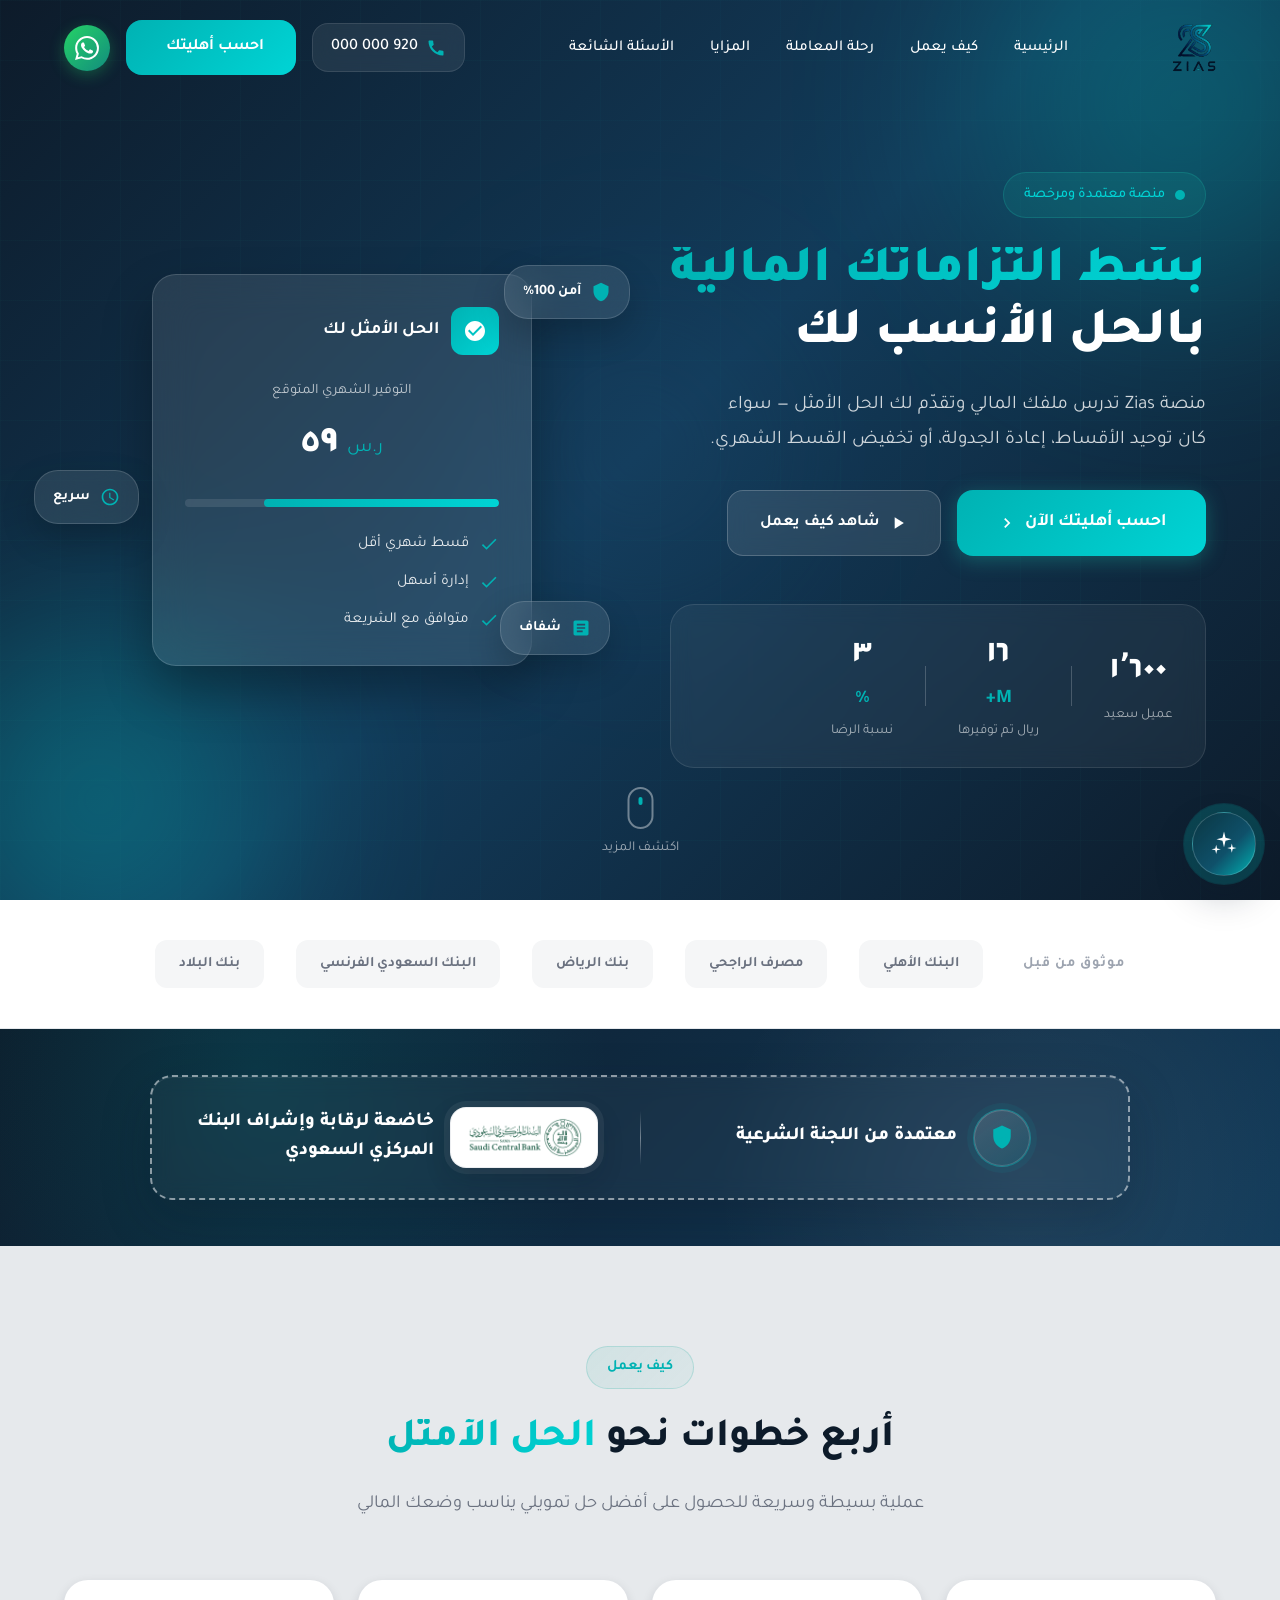
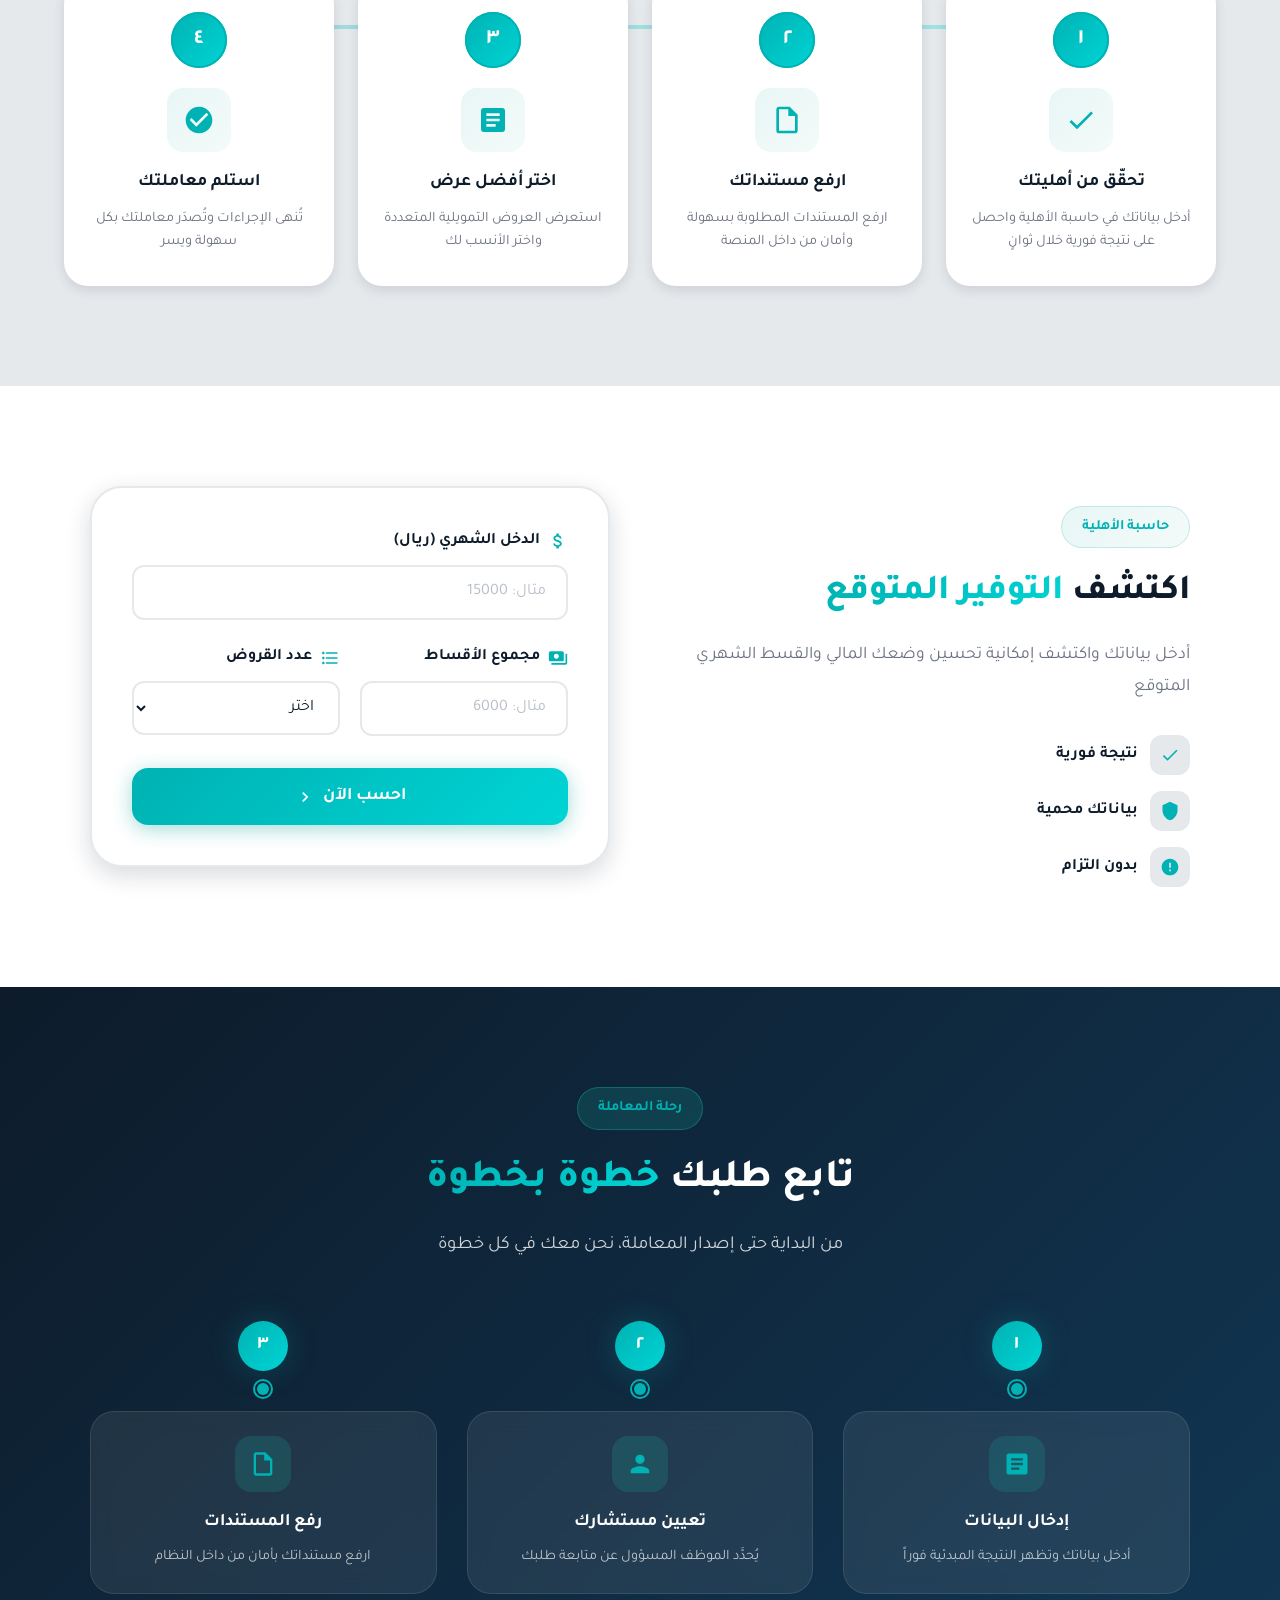
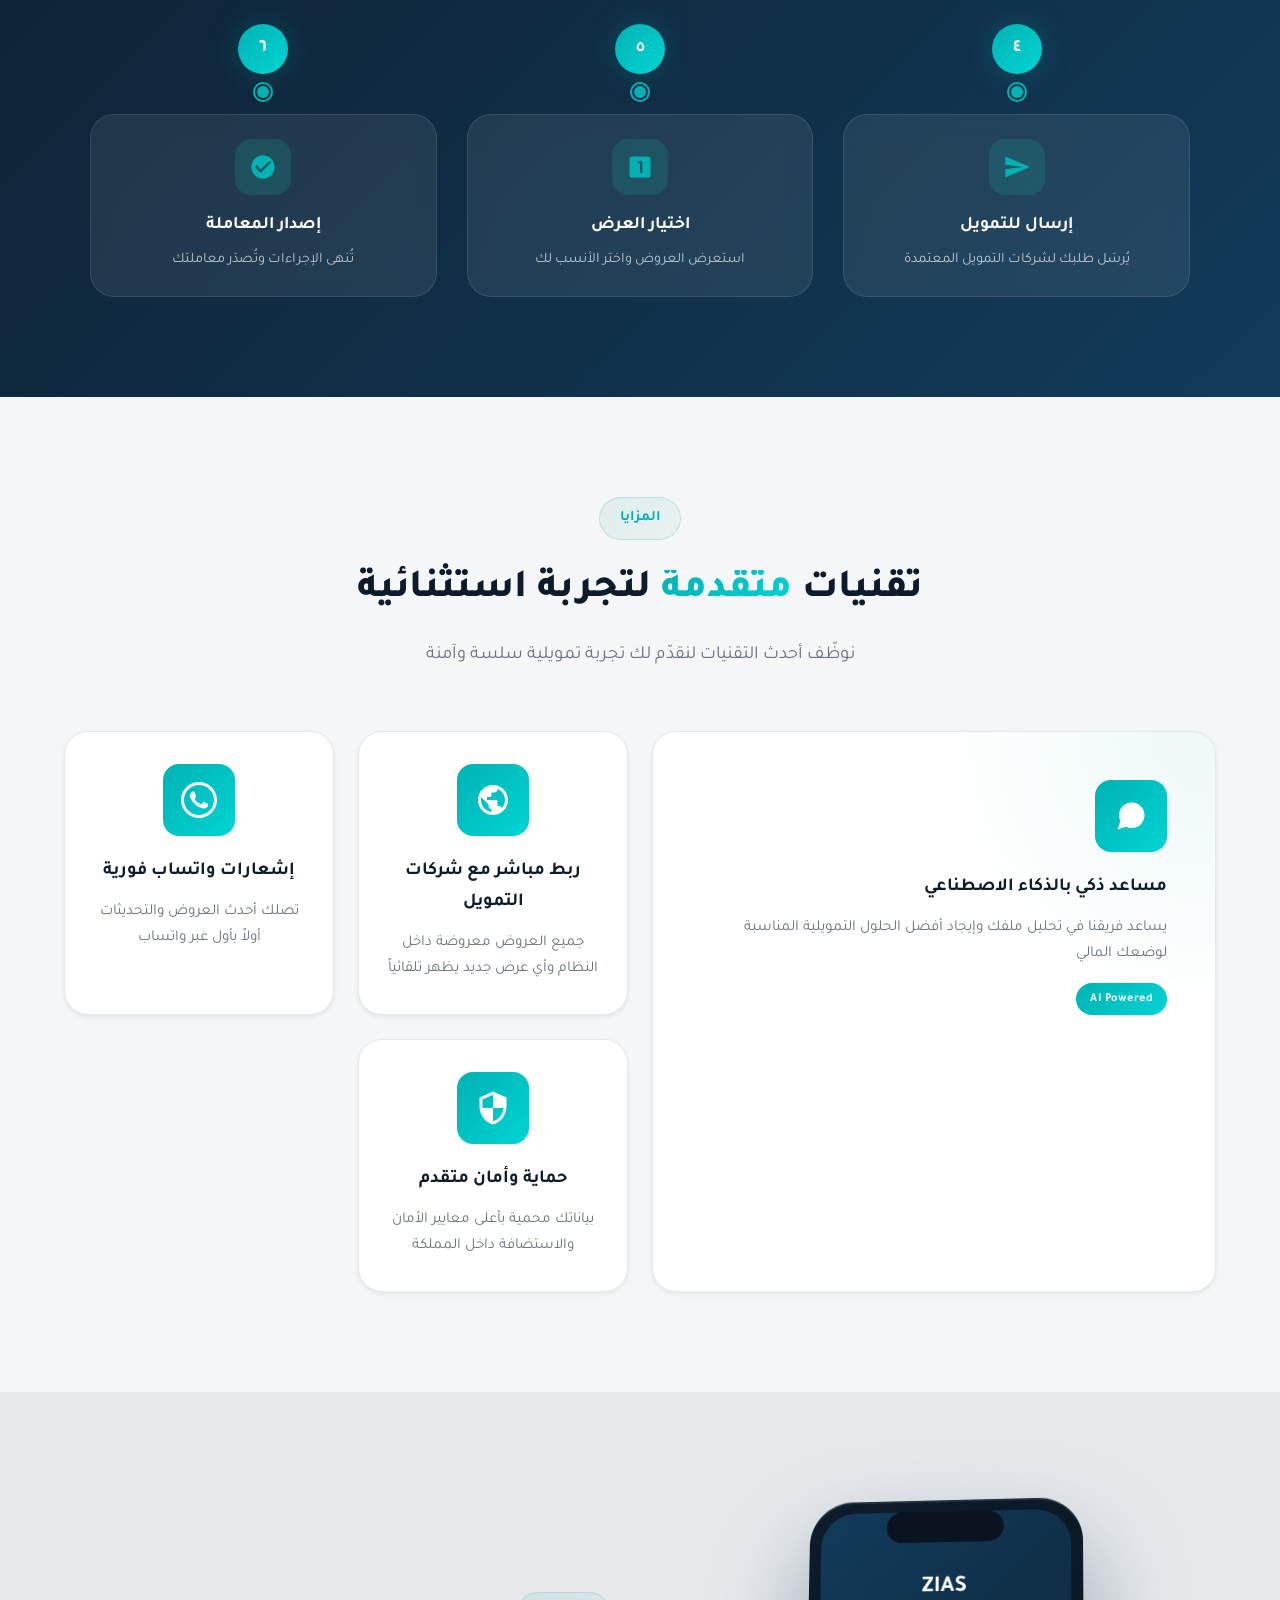
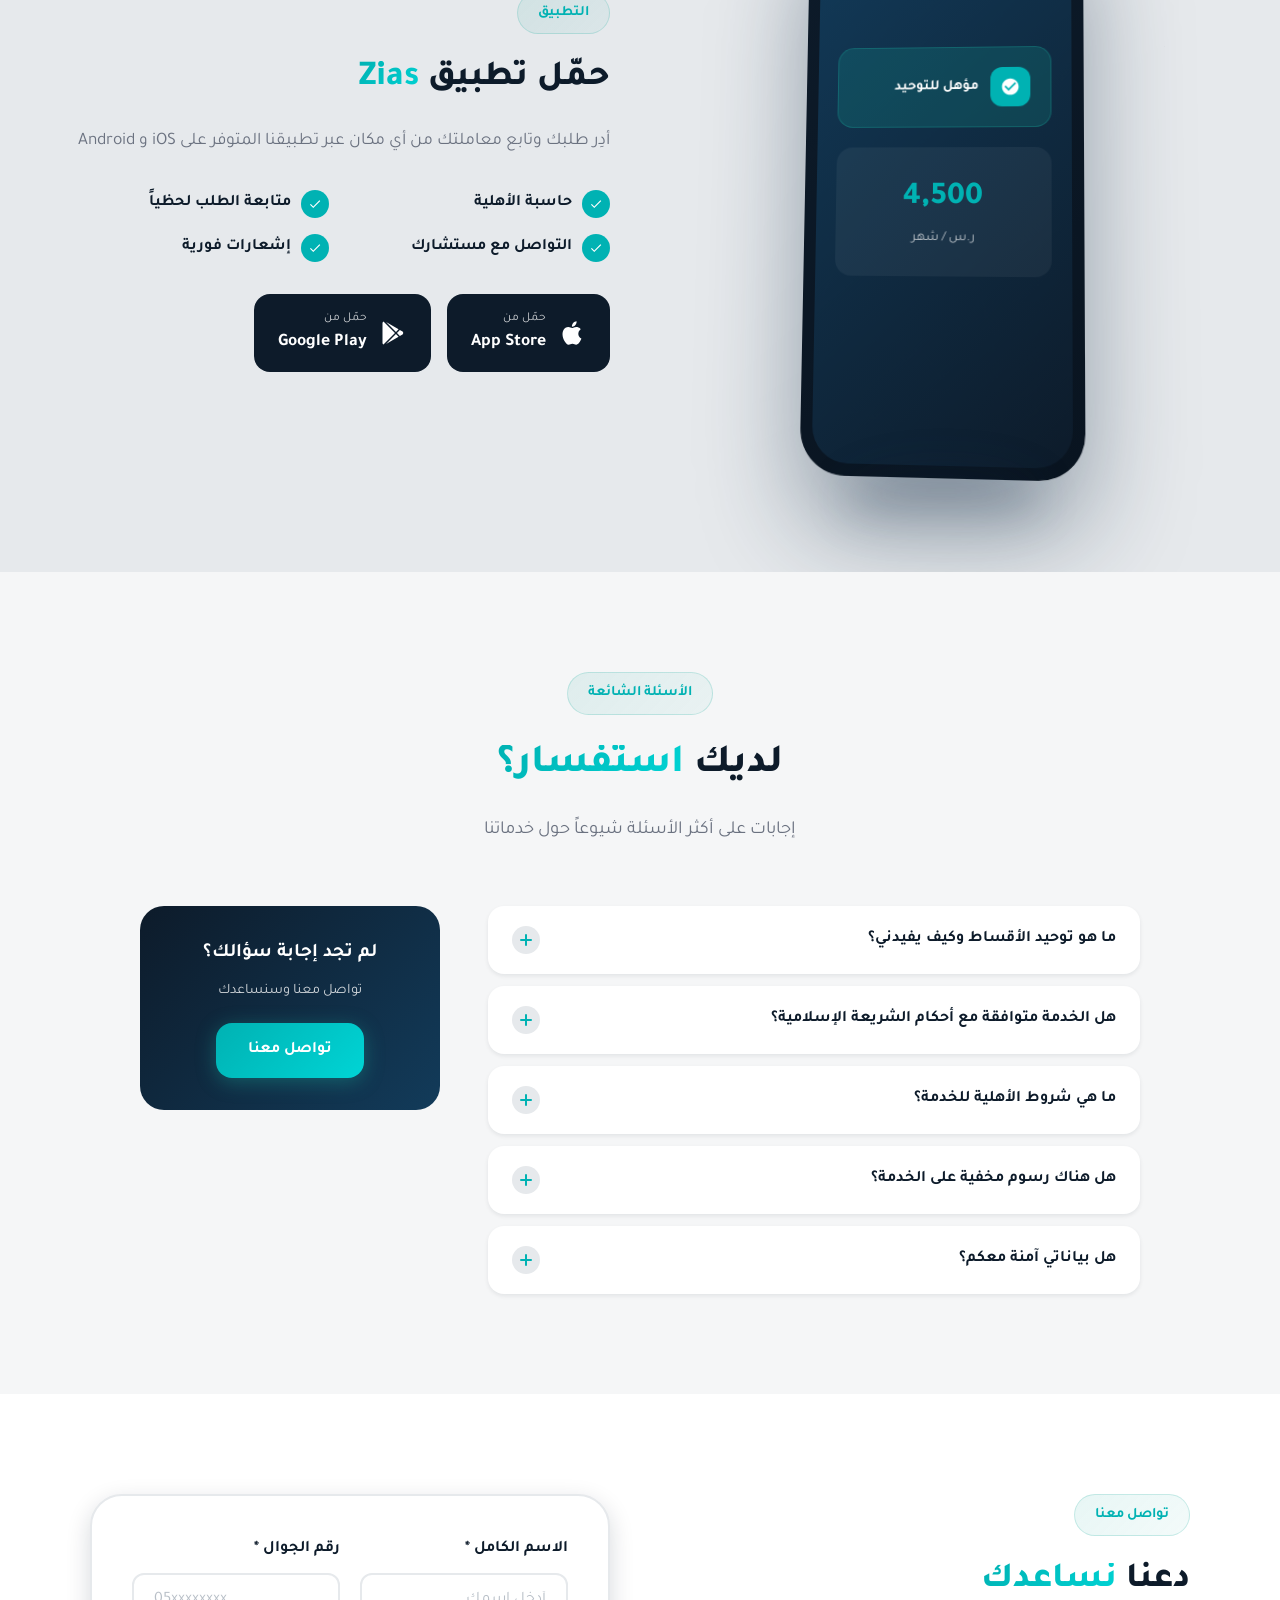
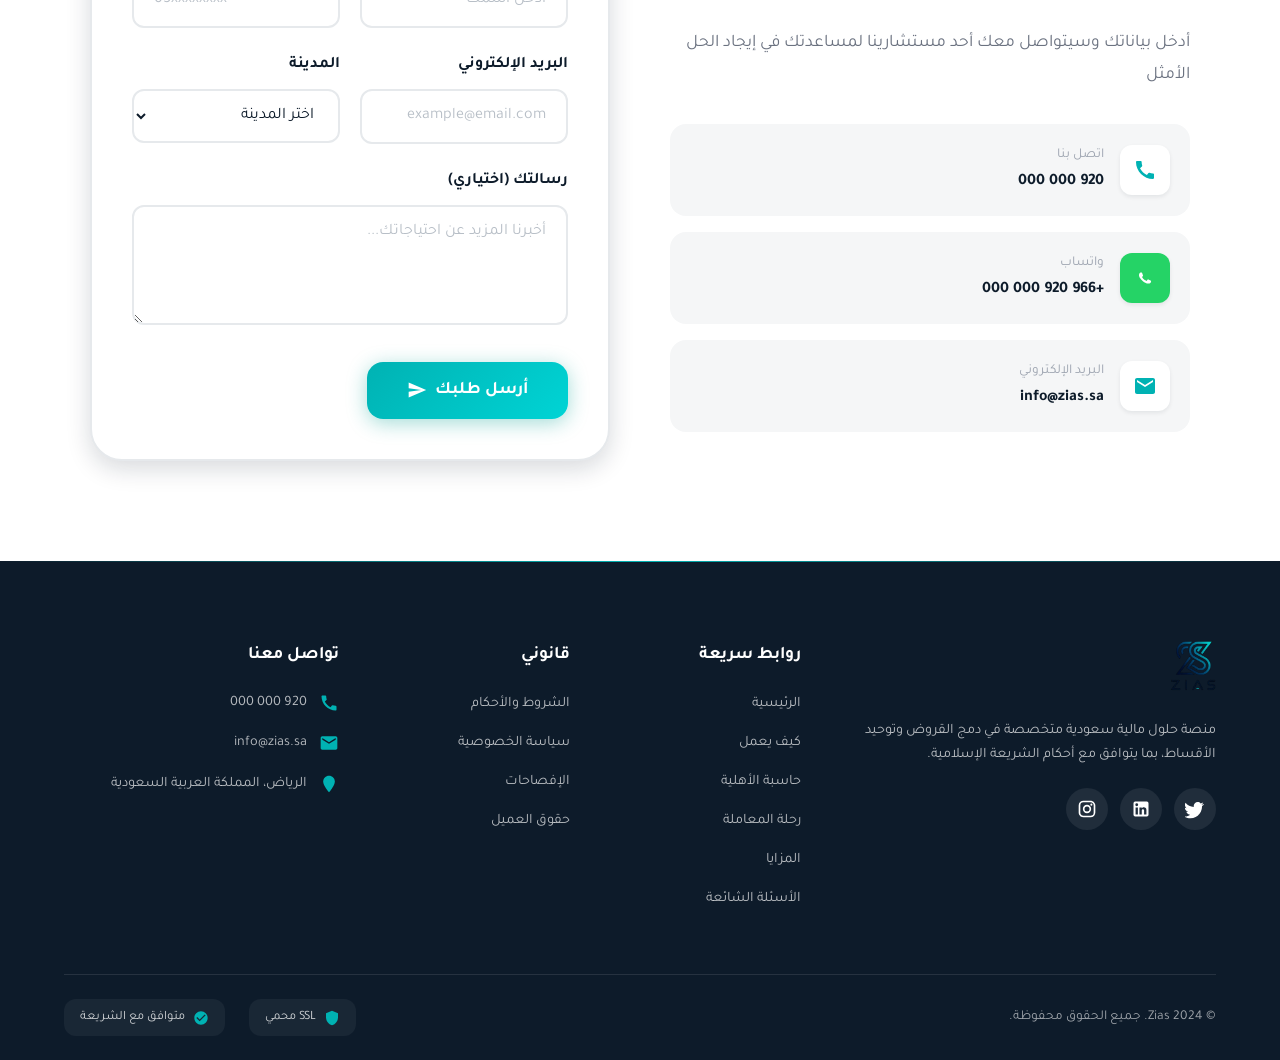
==== commit 6b418b1c: "Add compliance section and AI chatbot" ====
--- a/index.html
+++ b/index.html
@@ -259,6 +259,32 @@
                     <div class="trusted-logo">بنك الرياض</div>
                     <div class="trusted-logo">البنك السعودي الفرنسي</div>
                     <div class="trusted-logo">بنك البلاد</div>
+                </div>
+            </div>
+        </div>
+    </section>
+
+    <!-- =========================================
+         COMPLIANCE SECTION
+         ========================================= -->
+    <section class="compliance-section" aria-label="اعتمادات وثقة ZIAS">
+        <div class="container">
+            <div class="compliance-card">
+                <div class="compliance-item">
+                    <div class="compliance-icon" aria-hidden="true">
+                        <svg viewBox="0 0 24 24">
+                            <path d="M12 2l7 3.12v5.32c0 4.42-2.86 8.54-7 10.03-4.14-1.49-7-5.61-7-10.03V5.12L12 2z"/>
+                            <path d="M9.1 12.2l1.78 1.78 4.02-4.02" fill="none" stroke="currentColor" stroke-width="1.8" stroke-linecap="round" stroke-linejoin="round"/>
+                        </svg>
+                    </div>
+                    <span class="compliance-text">معتمدة من اللجنة الشرعية</span>
+                </div>
+                <div class="compliance-divider" aria-hidden="true"></div>
+                <div class="compliance-item">
+                    <div class="compliance-logo-wrap" aria-hidden="true">
+                        <img src="images/sama-logo.png" alt="" class="compliance-logo">
+                    </div>
+                    <span class="compliance-text">خاضعة لرقابة وإشراف البنك المركزي السعودي</span>
                 </div>
             </div>
         </div>
@@ -955,6 +981,47 @@
         <svg viewBox="0 0 24 24"><path d="M17.472 14.382c-.297-.149-1.758-.867-2.03-.967-.273-.099-.471-.148-.67.15-.197.297-.767.966-.94 1.164-.173.199-.347.223-.644.075-.297-.15-1.255-.463-2.39-1.475-.883-.788-1.48-1.761-1.653-2.059-.173-.297-.018-.458.13-.606.134-.133.298-.347.446-.52.149-.174.198-.298.298-.497.099-.198.05-.371-.025-.52-.075-.149-.669-1.612-.916-2.207-.242-.579-.487-.5-.669-.51a12.8 12.8 0 00-.57-.01c-.198 0-.52.074-.792.372-.272.297-1.04 1.016-1.04 2.479 0 1.462 1.065 2.875 1.213 3.074.149.198 2.096 3.2 5.077 4.487.709.306 1.262.489 1.694.625.712.227 1.36.195 1.871.118.571-.085 1.758-.719 2.006-1.413.248-.694.248-1.289.173-1.413-.074-.124-.272-.198-.57-.347m-5.421 7.403h-.004a9.87 9.87 0 01-5.031-1.378l-.361-.214-3.741.982.998-3.648-.235-.374a9.86 9.86 0 01-1.51-5.26c.001-5.45 4.436-9.884 9.888-9.884 2.64 0 5.122 1.03 6.988 2.898a9.825 9.825 0 012.893 6.994c-.003 5.45-4.437 9.884-9.885 9.884m8.413-18.297A11.815 11.815 0 0012.05 0C5.495 0 .16 5.335.157 11.892c0 2.096.547 4.142 1.588 5.945L.057 24l6.305-1.654a11.882 11.882 0 005.683 1.448h.005c6.554 0 11.89-5.335 11.893-11.893a11.821 11.821 0 00-3.48-8.413z"/></svg>
     </a>
 
+    <!-- Floating AI Chat Assistant -->
+    <div class="ai-chat-widget" id="aiChatWidget" dir="rtl">
+        <button class="ai-chat-toggle" id="aiChatToggle" type="button" aria-label="فتح مساعد ZIAS الذكي" aria-expanded="false">
+            <svg viewBox="0 0 24 24" aria-hidden="true">
+                <path d="M12 2l1.22 5.03L18 8.25l-4.78 1.22L12 14.5l-1.22-5.03L6 8.25l4.78-1.22L12 2zm6.25 9.5l.73 3.02L22 15.25l-3.02.73-.73 3.02-.73-3.02-3.02-.73 3.02-.73.73-3.02zM5.75 12.5l.73 3.02 3.02.73-3.02.73-.73 3.02-.73-3.02L2 16.25l3.02-.73.73-3.02z"/>
+            </svg>
+        </button>
+
+        <section class="ai-chat-panel" id="aiChatPanel" aria-labelledby="aiChatTitle" aria-hidden="true">
+            <div class="ai-chat-header">
+                <div>
+                    <h3 id="aiChatTitle">مساعد ZIAS الذكي</h3>
+                    <p>اسألني عن التمويل، طريقة التقديم، الشروط، أو الأسئلة الشائعة</p>
+                </div>
+                <button class="ai-chat-close" id="aiChatClose" type="button" aria-label="إغلاق مساعد ZIAS الذكي">
+                    <svg viewBox="0 0 24 24" aria-hidden="true"><path d="M18.3 5.71L12 12l6.3 6.29-1.41 1.41L10.59 13.41 4.29 19.7 2.88 18.29 9.17 12 2.88 5.71 4.29 4.3l6.3 6.29 6.3-6.29 1.41 1.41z"/></svg>
+                </button>
+            </div>
+
+            <div class="ai-chat-messages" id="aiChatMessages" aria-live="polite">
+                <div class="ai-chat-message ai-chat-message-bot">
+                    أهلاً بك في ZIAS. أقدر أساعدك في معرفة طريقة التقديم، الشروط، حاسبة الأهلية، التوافق الشرعي، أو طرق التواصل.
+                </div>
+            </div>
+
+            <div class="ai-chat-chips" aria-label="أسئلة مقترحة">
+                <button class="ai-chat-chip" type="button" data-chat-question="كيف أقدم؟">كيف أقدم؟</button>
+                <button class="ai-chat-chip" type="button" data-chat-action="calculator">احسب أهليتي</button>
+                <button class="ai-chat-chip" type="button" data-chat-question="هل الخدمة شرعية؟">هل الخدمة شرعية؟</button>
+                <button class="ai-chat-chip" type="button" data-chat-action="whatsapp">تواصل عبر واتساب</button>
+            </div>
+
+            <form class="ai-chat-form" id="aiChatForm">
+                <input class="ai-chat-input" id="aiChatInput" type="text" placeholder="اكتب سؤالك هنا..." autocomplete="off" aria-label="رسالة إلى مساعد ZIAS الذكي">
+                <button class="ai-chat-send" type="submit" aria-label="إرسال">
+                    <svg viewBox="0 0 24 24" aria-hidden="true"><path d="M2 21l21-9L2 3v7l15 2-15 2v7z"/></svg>
+                </button>
+            </form>
+        </section>
+    </div>
+
     <!-- =========================================
          JAVASCRIPT
          ========================================= -->
@@ -1109,6 +1176,172 @@
             result.scrollIntoView({ behavior: 'smooth', block: 'center' });
         });
 
+        // AI Chat FAQ Assistant
+        (function initAiChatAssistant() {
+            const widget = document.getElementById('aiChatWidget');
+            const toggle = document.getElementById('aiChatToggle');
+            const panel = document.getElementById('aiChatPanel');
+            const close = document.getElementById('aiChatClose');
+            const messages = document.getElementById('aiChatMessages');
+            const form = document.getElementById('aiChatForm');
+            const input = document.getElementById('aiChatInput');
+            const chips = document.querySelectorAll('.ai-chat-chip');
+            const fallbackAnswer = 'أقدر أساعدك أكثر عن طريق فريق ZIAS. تقدر تتواصل معنا عبر الواتساب أو تترك بياناتك وسيتم التواصل معك.';
+            const whatsappLink = document.querySelector('a[href*="wa.me"]')?.href || 'https://wa.me/966920000000';
+
+            if (!widget || !toggle || !panel || !close || !messages || !form || !input) return;
+
+            const faqAnswers = [
+                {
+                    keywords: ['ما هي zias', 'ما هي زياس', 'من هي zias', 'من هي زياس', 'zias'],
+                    answer: 'ZIAS منصة حلول مالية سعودية تساعدك في دمج القروض وتوحيد الأقساط في تمويل واحد وقسط شهري أوضح، مع تجربة رقمية مبسطة ومتابعة من مستشارين متخصصين.'
+                },
+                {
+                    keywords: ['كيف اقدم', 'كيف أقدم', 'طريقة التقديم', 'التقديم', 'ابغى اقدم', 'أبغى أقدم'],
+                    answer: 'طريقة التقديم سهلة: ابدأ بحاسبة الأهلية، أدخل بياناتك الأساسية، ثم اترك معلومات التواصل. بعد ذلك يراجع فريق ZIAS ملفك ويتواصل معك المستشار المناسب لاستكمال الخطوات.'
+                },
+                {
+                    keywords: ['كم تستغرق', 'مدة المعاملة', 'وقت المعاملة', 'متى تخلص', 'كم يوم'],
+                    answer: 'تبدأ المراجعة بعد إرسال بياناتك، ويتواصل معك أحد المستشارين لمتابعة الطلب. مدة المعاملة تختلف حسب اكتمال البيانات وجهة التمويل، لكن هدفنا تسهيل الإجراءات وتسريعها قدر الإمكان.'
+                },
+                {
+                    keywords: ['الشريعة', 'شرعية', 'اسلامية', 'إسلامية', 'متوافق'],
+                    answer: 'نعم، منتجات التمويل المقدمة عبر ZIAS متوافقة مع أحكام الشريعة الإسلامية ومعتمدة من الهيئات الشرعية لدى شركات التمويل الشريكة.'
+                },
+                {
+                    keywords: ['رقابة', 'مرخص', 'تخضعون', 'موثوق', 'آمنة', 'امنة'],
+                    answer: 'ZIAS تركز على الشفافية وحماية بيانات العملاء، وتتعامل مع جهات تمويل شريكة وفق متطلبات السوق السعودي. بياناتك يتم التعامل معها بسرية ولا تستخدم إلا لمتابعة طلبك.'
+                },
+                {
+                    keywords: ['احسب اهليتي', 'احسب أهليتي', 'حاسبة', 'الأهلية', 'اهليتي', 'أهليتي'],
+                    answer: 'تقدر تستخدم حاسبة الأهلية في الموقع بإدخال الدخل الشهري، مجموع الأقساط، وعدد القروض للحصول على نتيجة مبدئية فورية. النتيجة تقديرية وتخضع للمراجعة النهائية.'
+                },
+                {
+                    keywords: ['اتواصل', 'أتواصل', 'تواصل', 'رقم', 'اتصال', 'الجوال'],
+                    answer: 'يمكنك التواصل مع ZIAS عبر نموذج التواصل في الموقع، أو عبر واتساب، أو الاتصال على الرقم الموضح في قسم التواصل.'
+                },
+                {
+                    keywords: ['الشروط', 'شروط', 'متطلبات', 'المتطلبات'],
+                    answer: 'شروط الأهلية المبدئية تشمل أن تكون مواطناً سعودياً أو مقيماً، لديك دخل شهري ثابت، ولديك التزامان ماليان أو أكثر. استخدم حاسبة الأهلية لمعرفة نتيجة أولية.'
+                },
+                {
+                    keywords: ['واتساب', 'whatsapp', 'واتس'],
+                    answer: 'نعم، يوجد تواصل عبر واتساب. اضغط على زر واتساب في الموقع أو اختر "تواصل عبر واتساب" من الاقتراحات لفتح المحادثة مباشرة.'
+                }
+            ];
+
+            function normalizeArabic(text) {
+                return text
+                    .toLowerCase()
+                    .replace(/[أإآ]/g, 'ا')
+                    .replace(/ة/g, 'ه')
+                    .replace(/ى/g, 'ي')
+                    .replace(/[^\u0600-\u06FFa-z0-9\s]/g, ' ')
+                    .replace(/\s+/g, ' ')
+                    .trim();
+            }
+
+            function toggleChat(forceOpen) {
+                const shouldOpen = typeof forceOpen === 'boolean' ? forceOpen : !widget.classList.contains('active');
+                widget.classList.toggle('active', shouldOpen);
+                toggle.setAttribute('aria-expanded', String(shouldOpen));
+                panel.setAttribute('aria-hidden', String(!shouldOpen));
+                if (shouldOpen) setTimeout(() => input.focus(), 180);
+            }
+
+            function addMessage(text, type) {
+                const message = document.createElement('div');
+                message.className = 'ai-chat-message ai-chat-message-' + type;
+                message.textContent = text;
+                messages.appendChild(message);
+                messages.scrollTop = messages.scrollHeight;
+                return message;
+            }
+
+            function addTypingMessage() {
+                const message = document.createElement('div');
+                message.className = 'ai-chat-message ai-chat-message-bot';
+                message.innerHTML = '<span class="ai-chat-typing" aria-label="جاري كتابة الرد"><span></span><span></span><span></span></span>';
+                messages.appendChild(message);
+                messages.scrollTop = messages.scrollHeight;
+                return message;
+            }
+
+            function getAnswer(question) {
+                const normalizedQuestion = normalizeArabic(question);
+                const match = faqAnswers.find(item =>
+                    item.keywords.some(keyword => normalizedQuestion.includes(normalizeArabic(keyword)))
+                );
+                return match ? match.answer : fallbackAnswer;
+            }
+
+            function respondToQuestion(question) {
+                const cleanQuestion = question.trim();
+                if (!cleanQuestion) return;
+
+                addMessage(cleanQuestion, 'user');
+                input.value = '';
+                const typing = addTypingMessage();
+
+                setTimeout(() => {
+                    typing.textContent = getAnswer(cleanQuestion);
+                    messages.scrollTop = messages.scrollHeight;
+                }, 650);
+
+                // Future real AI integration should call a secure backend endpoint such as /api/chat.
+                // Do not call OpenAI or expose API keys directly from browser JavaScript.
+            }
+
+            function scrollToSection(selector) {
+                const target = document.querySelector(selector);
+                if (!target) {
+                    addMessage(fallbackAnswer, 'bot');
+                    return;
+                }
+
+                const headerHeight = document.querySelector('.header')?.offsetHeight || 0;
+                window.scrollTo({ top: target.offsetTop - headerHeight, behavior: 'smooth' });
+            }
+
+            toggle.addEventListener('click', () => toggleChat());
+            close.addEventListener('click', () => toggleChat(false));
+
+            form.addEventListener('submit', function(e) {
+                e.preventDefault();
+                respondToQuestion(input.value);
+            });
+
+            input.addEventListener('keydown', function(e) {
+                if (e.key === 'Enter' && !e.shiftKey) {
+                    e.preventDefault();
+                    respondToQuestion(input.value);
+                }
+            });
+
+            chips.forEach(chip => {
+                chip.addEventListener('click', () => {
+                    const action = chip.getAttribute('data-chat-action');
+                    const question = chip.getAttribute('data-chat-question') || chip.textContent;
+
+                    toggleChat(true);
+
+                    if (action === 'calculator') {
+                        respondToQuestion('احسب أهليتي');
+                        scrollToSection('#calculator');
+                        return;
+                    }
+
+                    if (action === 'whatsapp') {
+                        respondToQuestion('هل يوجد واتساب؟');
+                        window.open(whatsappLink, '_blank', 'noopener');
+                        return;
+                    }
+
+                    respondToQuestion(question);
+                });
+            });
+        })();
+
         // Contact Form
         document.getElementById('contactForm').addEventListener('submit', async function(e) {
             e.preventDefault();
--- a/style.css
+++ b/style.css
@@ -67,6 +67,24 @@
     line-height: 1.7;
     direction: rtl;
     overflow-x: hidden;
+    min-height: 100vh;
+}
+
+/* Safety: Constrain all images */
+body img {
+    max-width: 100%;
+    height: auto;
+}
+
+/* Safety: Ensure footer is the last visual section */
+footer {
+    position: relative;
+    z-index: 1;
+}
+
+/* Hide any accidental elements after footer except floating tools and scripts */
+footer ~ *:not(script):not(style):not(link):not(.mobile-whatsapp-float):not(.ai-chat-widget) {
+    display: none !important;
 }
 
 a {
@@ -140,7 +158,7 @@
 .splash-logo-svg {
     width: 180px;
     height: 80px;
-    filter: drop-shadow(0 10px 30px rgba(24, 168, 156, 0.3));
+    filter: drop-shadow(0 10px 30px rgba(0, 178, 179, 0.3));
 }
 
 .splash-loader {
@@ -436,9 +454,17 @@
     justify-content: space-between;
 }
 
+.logo {
+    display: inline-flex;
+    align-items: center;
+    flex-shrink: 0;
+}
+
 .logo img {
     height: 48px;
     width: auto;
+    max-width: 110px;
+    object-fit: contain;
 }
 
 .nav-links {
@@ -1108,6 +1134,169 @@
 }
 
 /* =========================================
+   Compliance Section
+   ========================================= */
+.compliance-section {
+    position: relative;
+    padding: 46px 0;
+    background: linear-gradient(135deg, var(--navy) 0%, var(--navy-light) 100%);
+    overflow: hidden;
+}
+
+.compliance-section::before {
+    content: "";
+    position: absolute;
+    inset: 0;
+    background:
+        radial-gradient(circle at 20% 20%, rgba(0, 178, 179, 0.16), transparent 34%),
+        radial-gradient(circle at 80% 70%, rgba(255, 255, 255, 0.07), transparent 30%);
+    pointer-events: none;
+}
+
+.compliance-card {
+    position: relative;
+    display: flex;
+    align-items: center;
+    justify-content: center;
+    gap: 42px;
+    max-width: 980px;
+    margin: 0 auto;
+    padding: 30px 44px;
+    color: var(--white);
+    background: rgba(255, 255, 255, 0.035);
+    border: 2px dashed rgba(230, 233, 236, 0.58);
+    border-radius: 22px;
+    box-shadow: inset 0 1px 0 rgba(255, 255, 255, 0.08), 0 18px 50px rgba(9, 20, 32, 0.22);
+    backdrop-filter: blur(10px);
+}
+
+.compliance-item {
+    flex: 1 1 0;
+    display: flex;
+    align-items: center;
+    justify-content: center;
+    gap: 16px;
+    min-width: 0;
+    text-align: right;
+}
+
+.compliance-icon {
+    flex: 0 0 auto;
+    width: 58px;
+    height: 58px;
+    display: flex;
+    align-items: center;
+    justify-content: center;
+    color: var(--teal);
+    background: linear-gradient(145deg, rgba(255, 255, 255, 0.14), rgba(0, 178, 179, 0.12));
+    border: 1px solid rgba(0, 178, 179, 0.45);
+    border-radius: var(--radius-full);
+    box-shadow: 0 0 0 6px rgba(0, 178, 179, 0.08), inset 0 0 0 1px rgba(255, 255, 255, 0.16);
+}
+
+.compliance-icon svg {
+    width: 30px;
+    height: 30px;
+    fill: currentColor;
+}
+
+.compliance-logo-wrap {
+    flex: 0 0 auto;
+    width: 148px;
+    min-height: 58px;
+    display: flex;
+    align-items: center;
+    justify-content: center;
+    padding: 9px 14px;
+    background: var(--white);
+    border: 1px solid rgba(230, 233, 236, 0.75);
+    border-radius: 16px;
+    box-shadow: 0 0 0 6px rgba(255, 255, 255, 0.06), 0 10px 26px rgba(9, 20, 32, 0.2);
+}
+
+.compliance-logo {
+    display: block;
+    width: 100%;
+    max-height: 42px;
+    object-fit: contain;
+}
+
+.compliance-text {
+    color: var(--white);
+    font-size: 1.16rem;
+    font-weight: 800;
+    line-height: 1.55;
+    letter-spacing: 0;
+}
+
+.compliance-divider {
+    flex: 0 0 auto;
+    width: 1px;
+    height: 54px;
+    background: linear-gradient(180deg, transparent, rgba(230, 233, 236, 0.45), transparent);
+}
+
+@media (max-width: 768px) {
+    .compliance-section {
+        padding: 38px 0;
+    }
+
+    .compliance-card {
+        flex-direction: column;
+        gap: 22px;
+        padding: 28px 22px;
+        border-radius: 18px;
+    }
+
+    .compliance-item {
+        flex: none;
+        width: 100%;
+        justify-content: flex-start;
+    }
+
+    .compliance-divider {
+        width: 100%;
+        max-width: 260px;
+        height: 1px;
+        background: linear-gradient(90deg, transparent, rgba(230, 233, 236, 0.45), transparent);
+    }
+
+    .compliance-text {
+        font-size: 1.03rem;
+    }
+}
+
+@media (max-width: 420px) {
+    .compliance-card {
+        padding: 24px 18px;
+    }
+
+    .compliance-icon {
+        width: 50px;
+        height: 50px;
+    }
+
+    .compliance-icon svg {
+        width: 26px;
+        height: 26px;
+    }
+
+    .compliance-logo-wrap {
+        width: 132px;
+        min-height: 52px;
+        padding: 8px 12px;
+    }
+
+    .compliance-logo {
+        max-height: 36px;
+    }
+
+    .compliance-text {
+        font-size: 0.96rem;
+    }
+}
+
+/* =========================================
    Section Common Styles
    ========================================= */
 .section {
@@ -2305,8 +2494,15 @@
     margin-bottom: 48px;
 }
 
+.footer-brand .footer-logo {
+    display: inline-block;
+}
+
 .footer-brand .footer-logo img {
-    height: 40px;
+    height: 50px;
+    width: auto;
+    max-width: 130px;
+    object-fit: contain;
     margin-bottom: 16px;
 }
 
@@ -3083,8 +3279,13 @@
 /* =========================================
    Mobile Floating WhatsApp Button
    ========================================= */
+.mobile-whatsapp-float {
+    display: none;
+}
+
 @media (max-width: 768px) {
     .mobile-whatsapp-float {
+        display: flex;
         position: fixed;
         bottom: 20px;
         left: 20px;
@@ -3122,6 +3323,346 @@
     /* Hide header whatsapp on mobile */
     .header .whatsapp-btn {
         display: none;
+    }
+}
+
+/* =========================================
+   Floating AI Chat Assistant
+   ========================================= */
+.ai-chat-widget {
+    position: fixed;
+    right: 24px;
+    bottom: 24px;
+    z-index: 1200;
+    direction: rtl;
+    font-family: var(--font-family);
+}
+
+.ai-chat-toggle {
+    position: relative;
+    width: 64px;
+    height: 64px;
+    display: flex;
+    align-items: center;
+    justify-content: center;
+    color: var(--white);
+    background: linear-gradient(135deg, var(--navy), var(--navy-light) 58%, var(--teal));
+    border: 1px solid rgba(255, 255, 255, 0.22);
+    border-radius: var(--radius-full);
+    box-shadow: 0 18px 38px rgba(13, 27, 42, 0.3), 0 0 0 8px rgba(0, 178, 179, 0.08);
+    transition: transform var(--transition-fast), box-shadow var(--transition-fast);
+    isolation: isolate;
+}
+
+.ai-chat-toggle::before {
+    content: "";
+    position: absolute;
+    inset: -10px;
+    border-radius: inherit;
+    background: rgba(0, 178, 179, 0.18);
+    animation: aiChatGlow 2.4s ease-in-out infinite;
+    z-index: -1;
+}
+
+.ai-chat-toggle:hover {
+    transform: translateY(-3px);
+    box-shadow: 0 22px 46px rgba(13, 27, 42, 0.34), 0 0 0 10px rgba(0, 178, 179, 0.1);
+}
+
+.ai-chat-toggle svg {
+    width: 30px;
+    height: 30px;
+    fill: currentColor;
+}
+
+.ai-chat-panel {
+    position: absolute;
+    right: 0;
+    bottom: 82px;
+    width: min(380px, calc(100vw - 32px));
+    height: min(620px, calc(100vh - 126px));
+    display: flex;
+    flex-direction: column;
+    overflow: hidden;
+    background: var(--white);
+    border: 1px solid rgba(18, 59, 90, 0.12);
+    border-radius: 22px;
+    box-shadow: 0 24px 70px rgba(13, 27, 42, 0.24);
+    opacity: 0;
+    visibility: hidden;
+    transform: translateY(18px) scale(0.96);
+    transform-origin: bottom right;
+    transition: opacity var(--transition-normal), visibility var(--transition-normal), transform var(--transition-normal);
+}
+
+.ai-chat-widget.active .ai-chat-panel {
+    opacity: 1;
+    visibility: visible;
+    transform: translateY(0) scale(1);
+}
+
+.ai-chat-widget.active .ai-chat-toggle {
+    transform: scale(0.96);
+}
+
+.ai-chat-header {
+    display: flex;
+    align-items: flex-start;
+    justify-content: space-between;
+    gap: 16px;
+    padding: 20px;
+    color: var(--white);
+    background: linear-gradient(135deg, var(--navy), var(--navy-light));
+}
+
+.ai-chat-header h3 {
+    margin: 0 0 6px;
+    font-size: 1.1rem;
+    font-weight: 800;
+    line-height: 1.3;
+}
+
+.ai-chat-header p {
+    margin: 0;
+    color: rgba(255, 255, 255, 0.82);
+    font-size: 0.85rem;
+    line-height: 1.6;
+}
+
+.ai-chat-close {
+    flex: 0 0 auto;
+    width: 36px;
+    height: 36px;
+    display: flex;
+    align-items: center;
+    justify-content: center;
+    color: var(--white);
+    background: rgba(255, 255, 255, 0.12);
+    border-radius: var(--radius-full);
+    transition: background var(--transition-fast), transform var(--transition-fast);
+}
+
+.ai-chat-close:hover {
+    background: rgba(255, 255, 255, 0.2);
+    transform: rotate(90deg);
+}
+
+.ai-chat-close svg,
+.ai-chat-send svg {
+    width: 20px;
+    height: 20px;
+    fill: currentColor;
+}
+
+.ai-chat-messages {
+    flex: 1;
+    display: flex;
+    flex-direction: column;
+    gap: 10px;
+    padding: 18px;
+    overflow-y: auto;
+    background: linear-gradient(180deg, #F8FAFB 0%, var(--white) 100%);
+}
+
+.ai-chat-message {
+    max-width: 84%;
+    padding: 11px 14px;
+    border-radius: 16px;
+    font-size: 0.92rem;
+    line-height: 1.7;
+    overflow-wrap: anywhere;
+    box-shadow: var(--shadow-sm);
+}
+
+.ai-chat-message-bot {
+    align-self: flex-start;
+    color: var(--navy);
+    background: var(--white);
+    border: 1px solid var(--gray-200);
+    border-bottom-right-radius: 6px;
+}
+
+.ai-chat-message-user {
+    align-self: flex-end;
+    color: var(--white);
+    background: linear-gradient(135deg, var(--navy-light), var(--teal-dark));
+    border-bottom-left-radius: 6px;
+}
+
+.ai-chat-typing {
+    display: inline-flex;
+    align-items: center;
+    gap: 5px;
+    min-width: 54px;
+}
+
+.ai-chat-typing span {
+    width: 7px;
+    height: 7px;
+    background: var(--teal);
+    border-radius: var(--radius-full);
+    animation: aiChatTyping 1s ease-in-out infinite;
+}
+
+.ai-chat-typing span:nth-child(2) {
+    animation-delay: 0.15s;
+}
+
+.ai-chat-typing span:nth-child(3) {
+    animation-delay: 0.3s;
+}
+
+.ai-chat-chips {
+    display: flex;
+    flex-wrap: wrap;
+    gap: 8px;
+    padding: 12px 16px;
+    background: var(--white);
+    border-top: 1px solid var(--gray-200);
+}
+
+.ai-chat-chip {
+    padding: 8px 12px;
+    color: var(--navy-light);
+    background: rgba(0, 178, 179, 0.08);
+    border: 1px solid rgba(0, 178, 179, 0.2);
+    border-radius: 999px;
+    font-size: 0.82rem;
+    font-weight: 700;
+    transition: color var(--transition-fast), background var(--transition-fast), transform var(--transition-fast);
+}
+
+.ai-chat-chip:hover {
+    color: var(--white);
+    background: var(--teal);
+    transform: translateY(-2px);
+}
+
+.ai-chat-form {
+    display: flex;
+    align-items: center;
+    gap: 10px;
+    padding: 14px 16px 16px;
+    background: var(--white);
+    border-top: 1px solid var(--gray-200);
+}
+
+.ai-chat-input {
+    flex: 1;
+    min-width: 0;
+    height: 46px;
+    padding: 0 14px;
+    color: var(--navy);
+    background: var(--gray-100);
+    border: 1px solid var(--gray-200);
+    border-radius: 999px;
+    outline: none;
+    transition: border-color var(--transition-fast), box-shadow var(--transition-fast), background var(--transition-fast);
+}
+
+.ai-chat-input:focus {
+    background: var(--white);
+    border-color: var(--teal);
+    box-shadow: 0 0 0 4px rgba(0, 178, 179, 0.12);
+}
+
+.ai-chat-send {
+    flex: 0 0 auto;
+    width: 46px;
+    height: 46px;
+    display: flex;
+    align-items: center;
+    justify-content: center;
+    color: var(--white);
+    background: linear-gradient(135deg, var(--teal), var(--navy-light));
+    border-radius: var(--radius-full);
+    box-shadow: 0 10px 24px rgba(0, 178, 179, 0.24);
+    transition: transform var(--transition-fast), box-shadow var(--transition-fast);
+}
+
+.ai-chat-send:hover {
+    transform: translateY(-2px);
+    box-shadow: 0 14px 28px rgba(0, 178, 179, 0.3);
+}
+
+@keyframes aiChatGlow {
+    0%, 100% {
+        transform: scale(0.92);
+        opacity: 0.5;
+    }
+    50% {
+        transform: scale(1.12);
+        opacity: 0.12;
+    }
+}
+
+@keyframes aiChatTyping {
+    0%, 100% {
+        transform: translateY(0);
+        opacity: 0.45;
+    }
+    50% {
+        transform: translateY(-4px);
+        opacity: 1;
+    }
+}
+
+@media (max-width: 768px) {
+    .ai-chat-widget {
+        right: 18px;
+        bottom: 20px;
+    }
+
+    .ai-chat-toggle {
+        width: 58px;
+        height: 58px;
+    }
+
+    .ai-chat-toggle svg {
+        width: 27px;
+        height: 27px;
+    }
+
+    .ai-chat-panel {
+        right: 0;
+        bottom: 74px;
+        width: calc(100vw - 32px);
+        height: min(560px, calc(100vh - 116px));
+        border-radius: 18px;
+    }
+
+    .ai-chat-header {
+        padding: 16px;
+    }
+
+    .ai-chat-messages {
+        padding: 14px;
+    }
+
+    .ai-chat-message {
+        max-width: 90%;
+        font-size: 0.9rem;
+    }
+}
+
+@media (max-width: 380px) {
+    .ai-chat-widget {
+        right: 12px;
+        bottom: 14px;
+    }
+
+    .ai-chat-panel {
+        width: calc(100vw - 24px);
+        height: min(540px, calc(100vh - 100px));
+    }
+
+    .ai-chat-chips {
+        padding: 10px 12px;
+    }
+
+    .ai-chat-chip {
+        padding: 7px 10px;
+        font-size: 0.78rem;
     }
 }
 
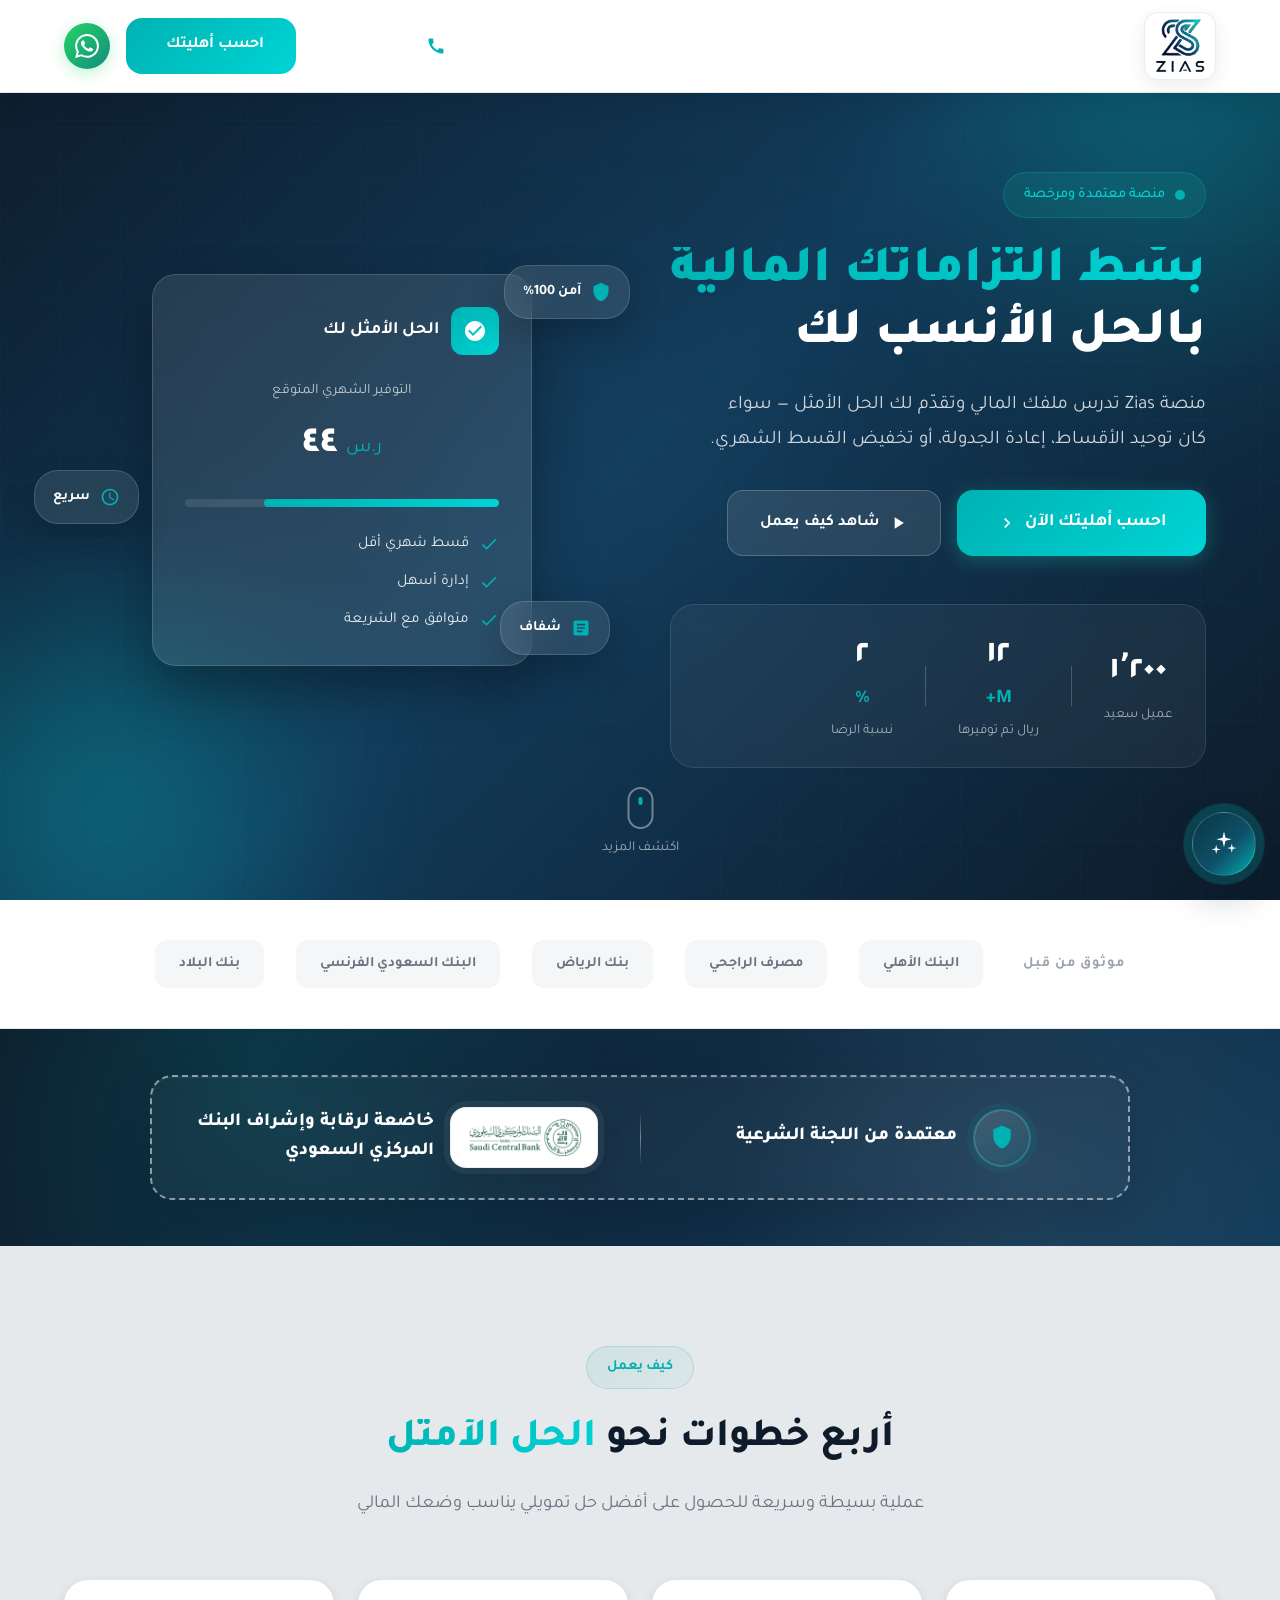
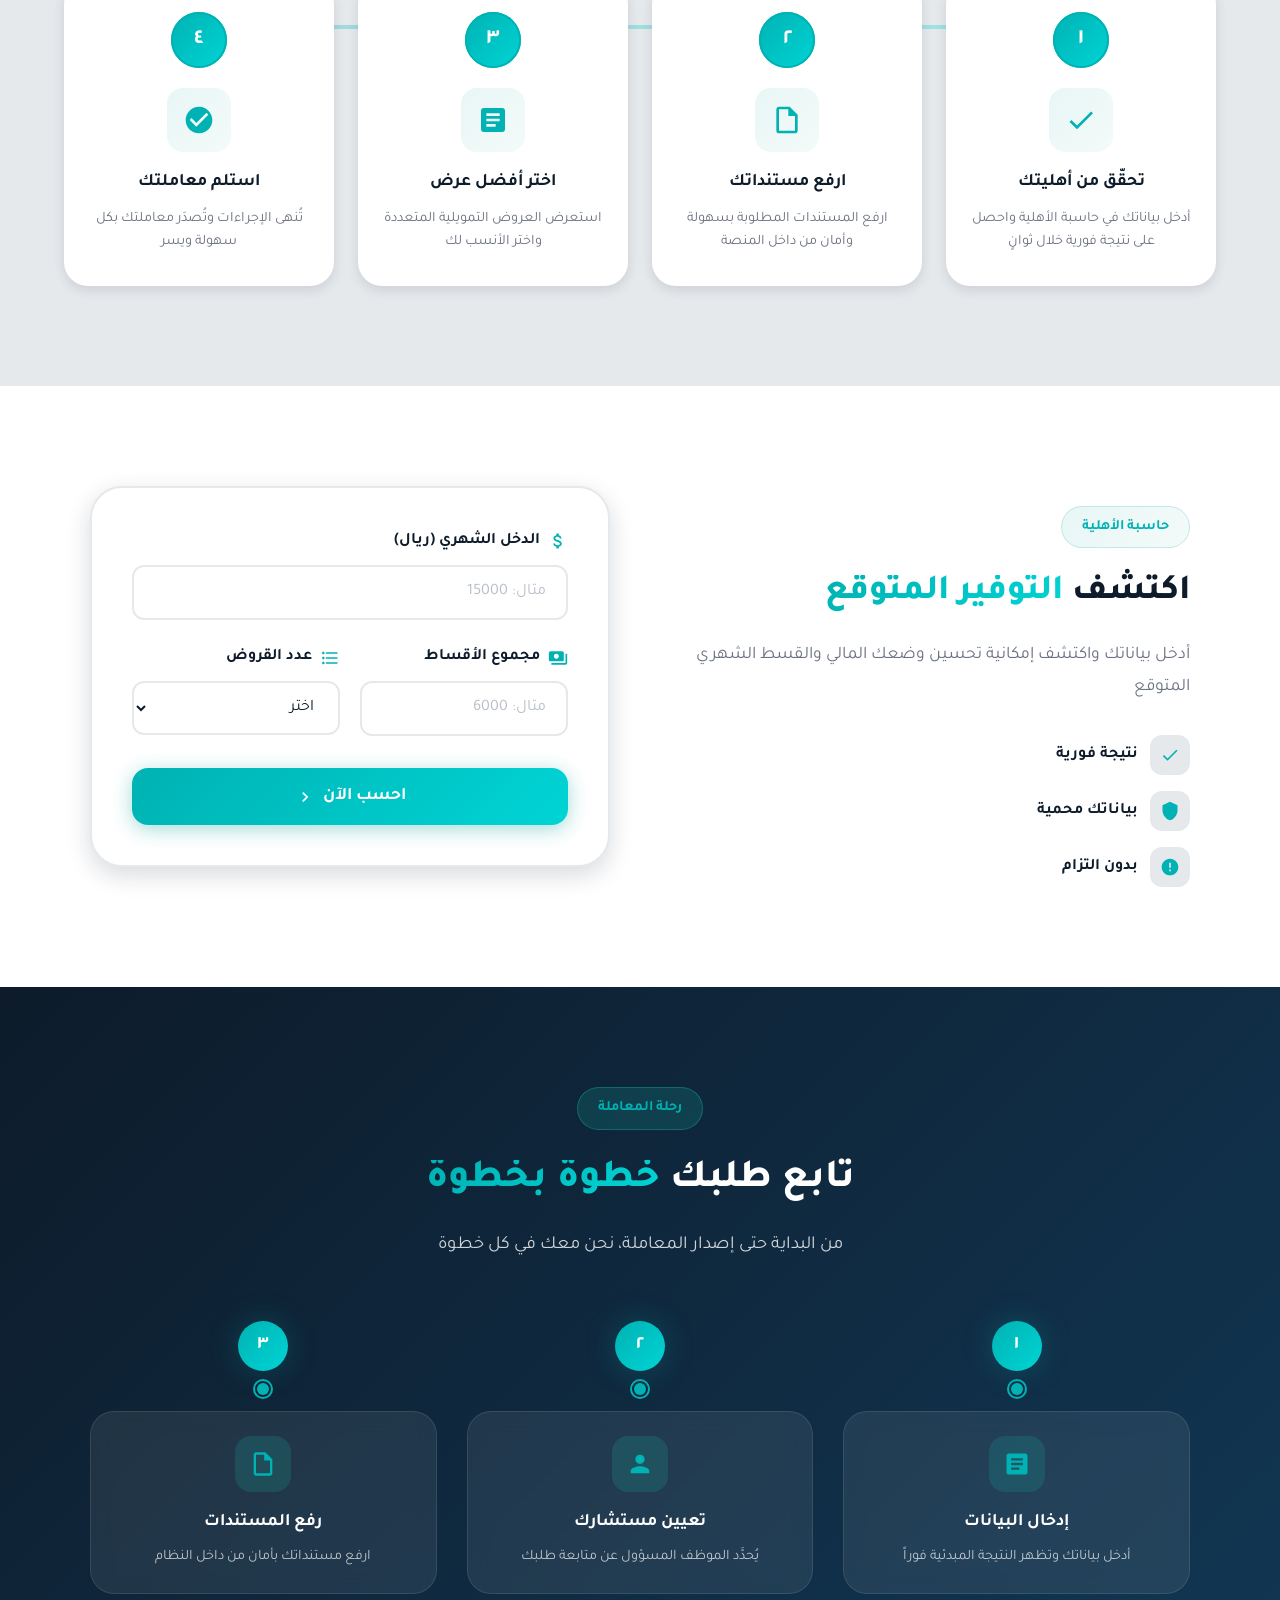
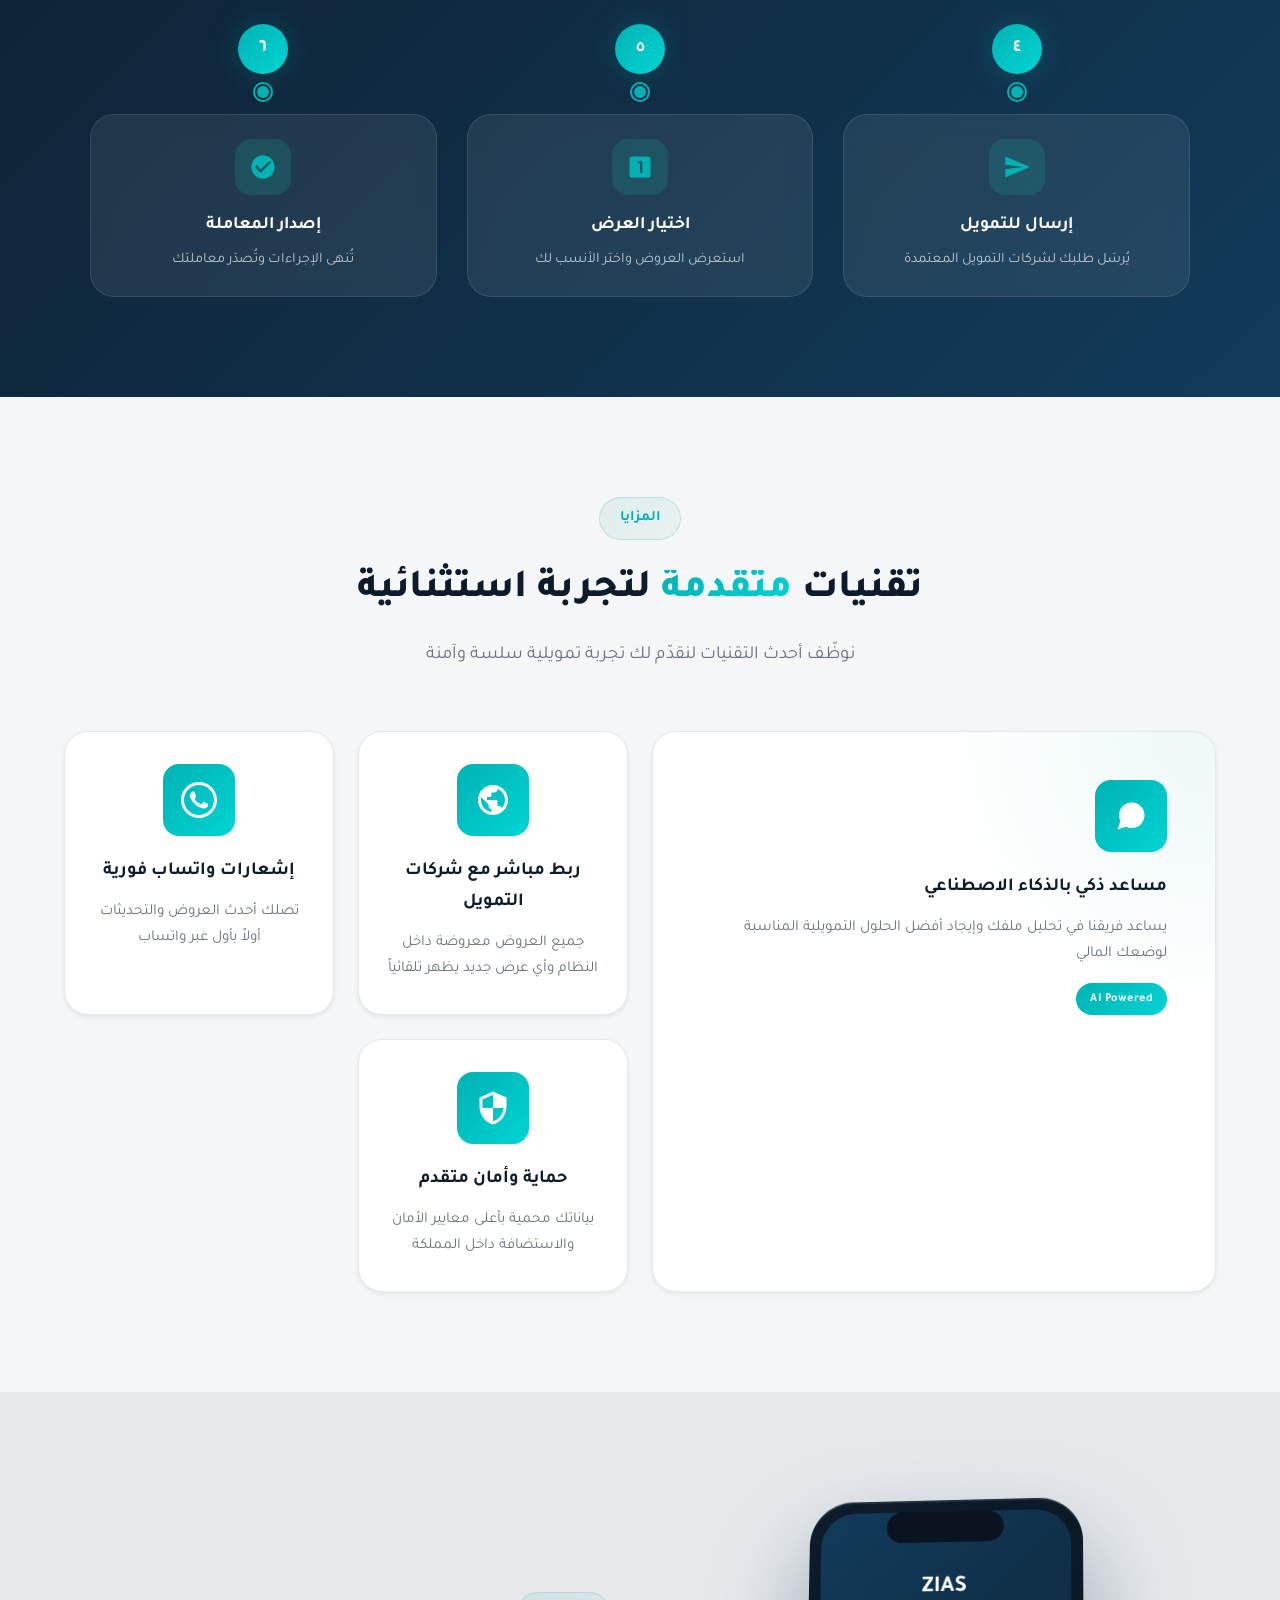
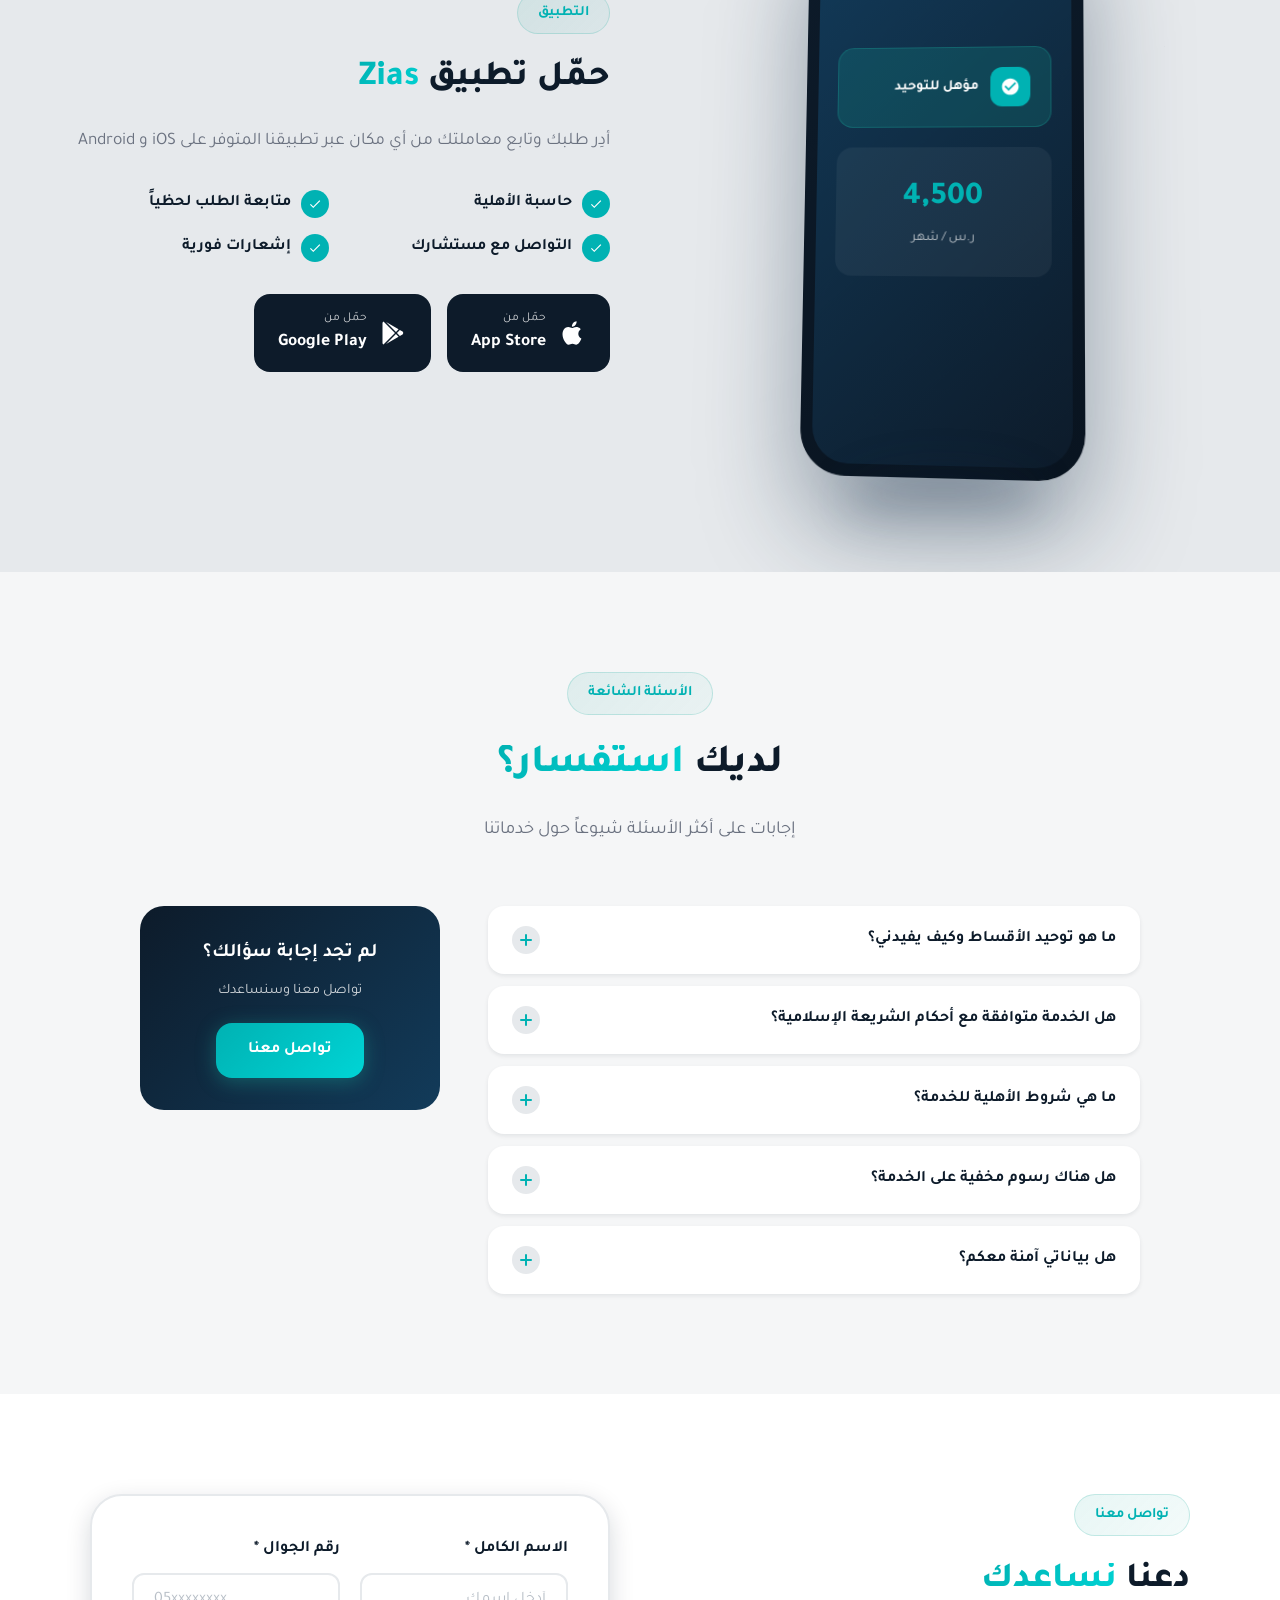
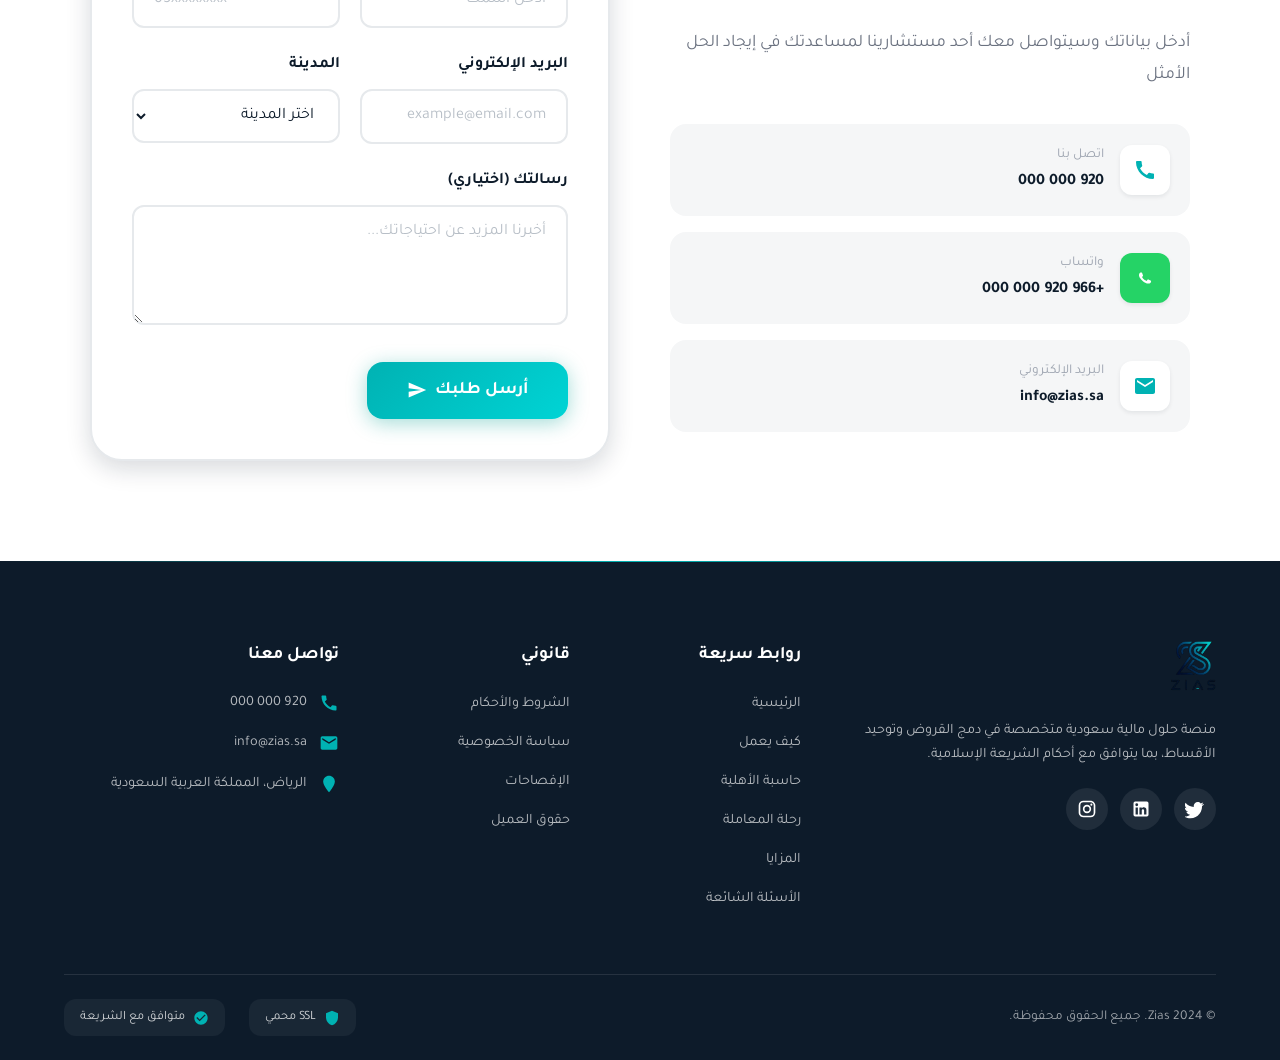
==== commit d809c3e9: "Improve header logo visibility" ====
--- a/index.html
+++ b/index.html
@@ -33,7 +33,7 @@
     <link href="https://fonts.googleapis.com/css2?family=Tajawal:wght@400;500;700;800;900&display=swap" rel="stylesheet">
 
     <!-- Stylesheet -->
-    <link rel="stylesheet" href="style.css">
+    <link rel="stylesheet" href="style.css?v=20260627-header-3">
 </head>
 <body>
 
--- a/style.css
+++ b/style.css
@@ -435,17 +435,19 @@
     left: 0;
     right: 0;
     z-index: 1000;
-    background: transparent;
-    padding: 20px 0;
+    background: #FFFFFF;
+    padding: 12px 0;
+    border-bottom: 1px solid rgba(13, 27, 42, 0.1);
+    box-shadow: 0 8px 26px rgba(13, 27, 42, 0.12);
     transition: all var(--transition-normal);
 }
 
 .header.scrolled {
-    background: rgba(14, 39, 66, 0.95);
-    backdrop-filter: blur(20px);
-    -webkit-backdrop-filter: blur(20px);
+    background: #FFFFFF;
+    backdrop-filter: none;
+    -webkit-backdrop-filter: none;
     padding: 12px 0;
-    box-shadow: 0 4px 30px rgba(0, 0, 0, 0.3);
+    box-shadow: 0 8px 26px rgba(13, 27, 42, 0.12);
 }
 
 .header .container {
@@ -458,12 +460,17 @@
     display: inline-flex;
     align-items: center;
     flex-shrink: 0;
+    padding: 6px 10px;
+    background: #FFFFFF;
+    border: 1px solid rgba(13, 27, 42, 0.08);
+    border-radius: 14px;
+    box-shadow: 0 6px 18px rgba(13, 27, 42, 0.08);
 }
 
 .logo img {
-    height: 48px;
+    height: 54px;
     width: auto;
-    max-width: 110px;
+    max-width: 120px;
     object-fit: contain;
 }
 
@@ -3608,6 +3615,37 @@
 }
 
 @media (max-width: 768px) {
+    .header,
+    .header.scrolled {
+        background: rgba(255, 255, 255, 0.97) !important;
+        padding: 10px 0 !important;
+        border-bottom: 1px solid rgba(13, 27, 42, 0.1);
+        box-shadow: 0 8px 26px rgba(13, 27, 42, 0.12);
+        backdrop-filter: blur(18px);
+        -webkit-backdrop-filter: blur(18px);
+    }
+
+    .header .container {
+        min-height: 68px;
+    }
+
+    .logo {
+        padding: 6px 10px;
+        background: rgba(255, 255, 255, 0.9);
+        border: 1px solid rgba(13, 27, 42, 0.08);
+        border-radius: 14px;
+        box-shadow: 0 6px 18px rgba(13, 27, 42, 0.08);
+    }
+
+    .logo img {
+        height: 54px;
+        max-width: 120px;
+    }
+
+    .menu-toggle span {
+        background: var(--navy);
+    }
+
     .ai-chat-widget {
         right: 18px;
         bottom: 20px;
@@ -3663,6 +3701,39 @@
     .ai-chat-chip {
         padding: 7px 10px;
         font-size: 0.78rem;
+    }
+}
+
+@media (max-width: 1024px) {
+    .header,
+    .header.scrolled {
+        background: #FFFFFF !important;
+        padding: 10px 0 !important;
+        border-bottom: 1px solid rgba(13, 27, 42, 0.1);
+        box-shadow: 0 8px 26px rgba(13, 27, 42, 0.12);
+        backdrop-filter: none;
+        -webkit-backdrop-filter: none;
+    }
+
+    .header .container {
+        min-height: 68px;
+    }
+
+    .logo {
+        padding: 6px 10px;
+        background: #FFFFFF;
+        border: 1px solid rgba(13, 27, 42, 0.08);
+        border-radius: 14px;
+        box-shadow: 0 6px 18px rgba(13, 27, 42, 0.08);
+    }
+
+    .logo img {
+        height: 54px;
+        max-width: 120px;
+    }
+
+    .menu-toggle span {
+        background: var(--navy);
     }
 }
 
